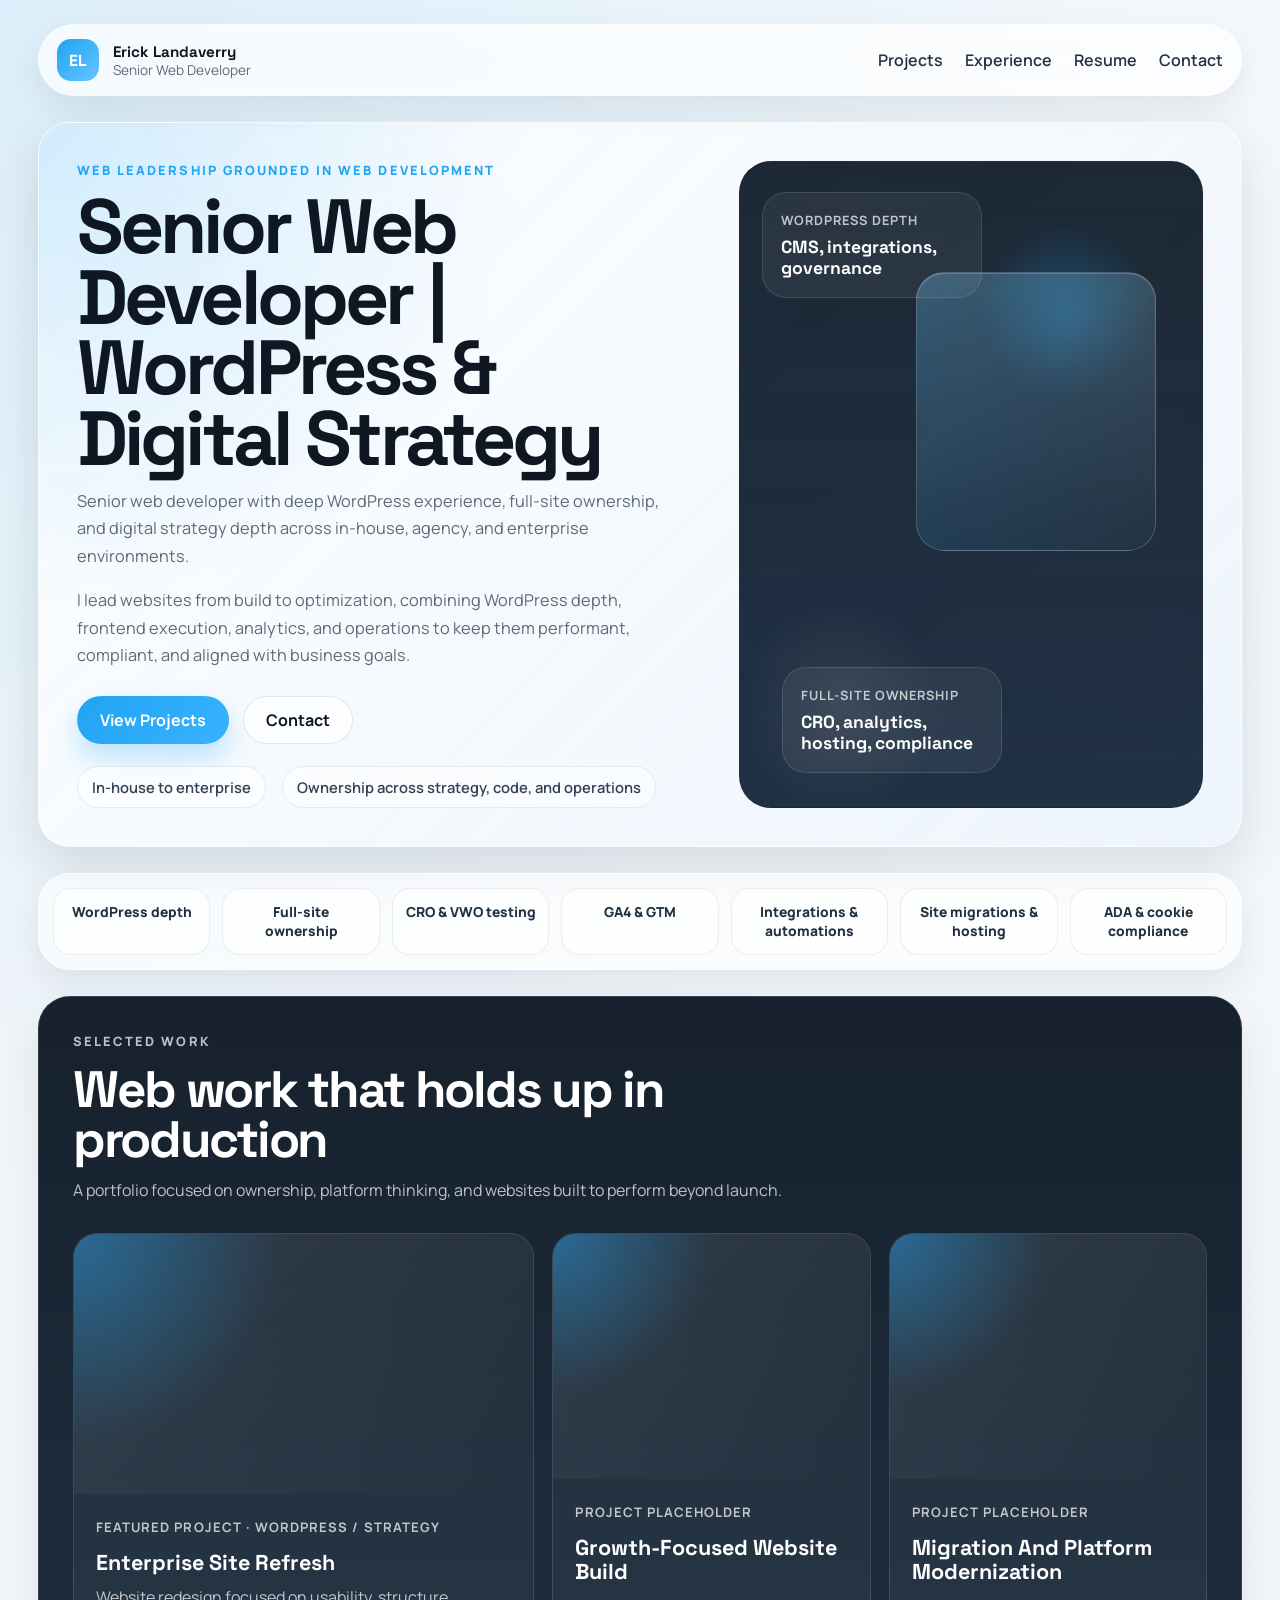
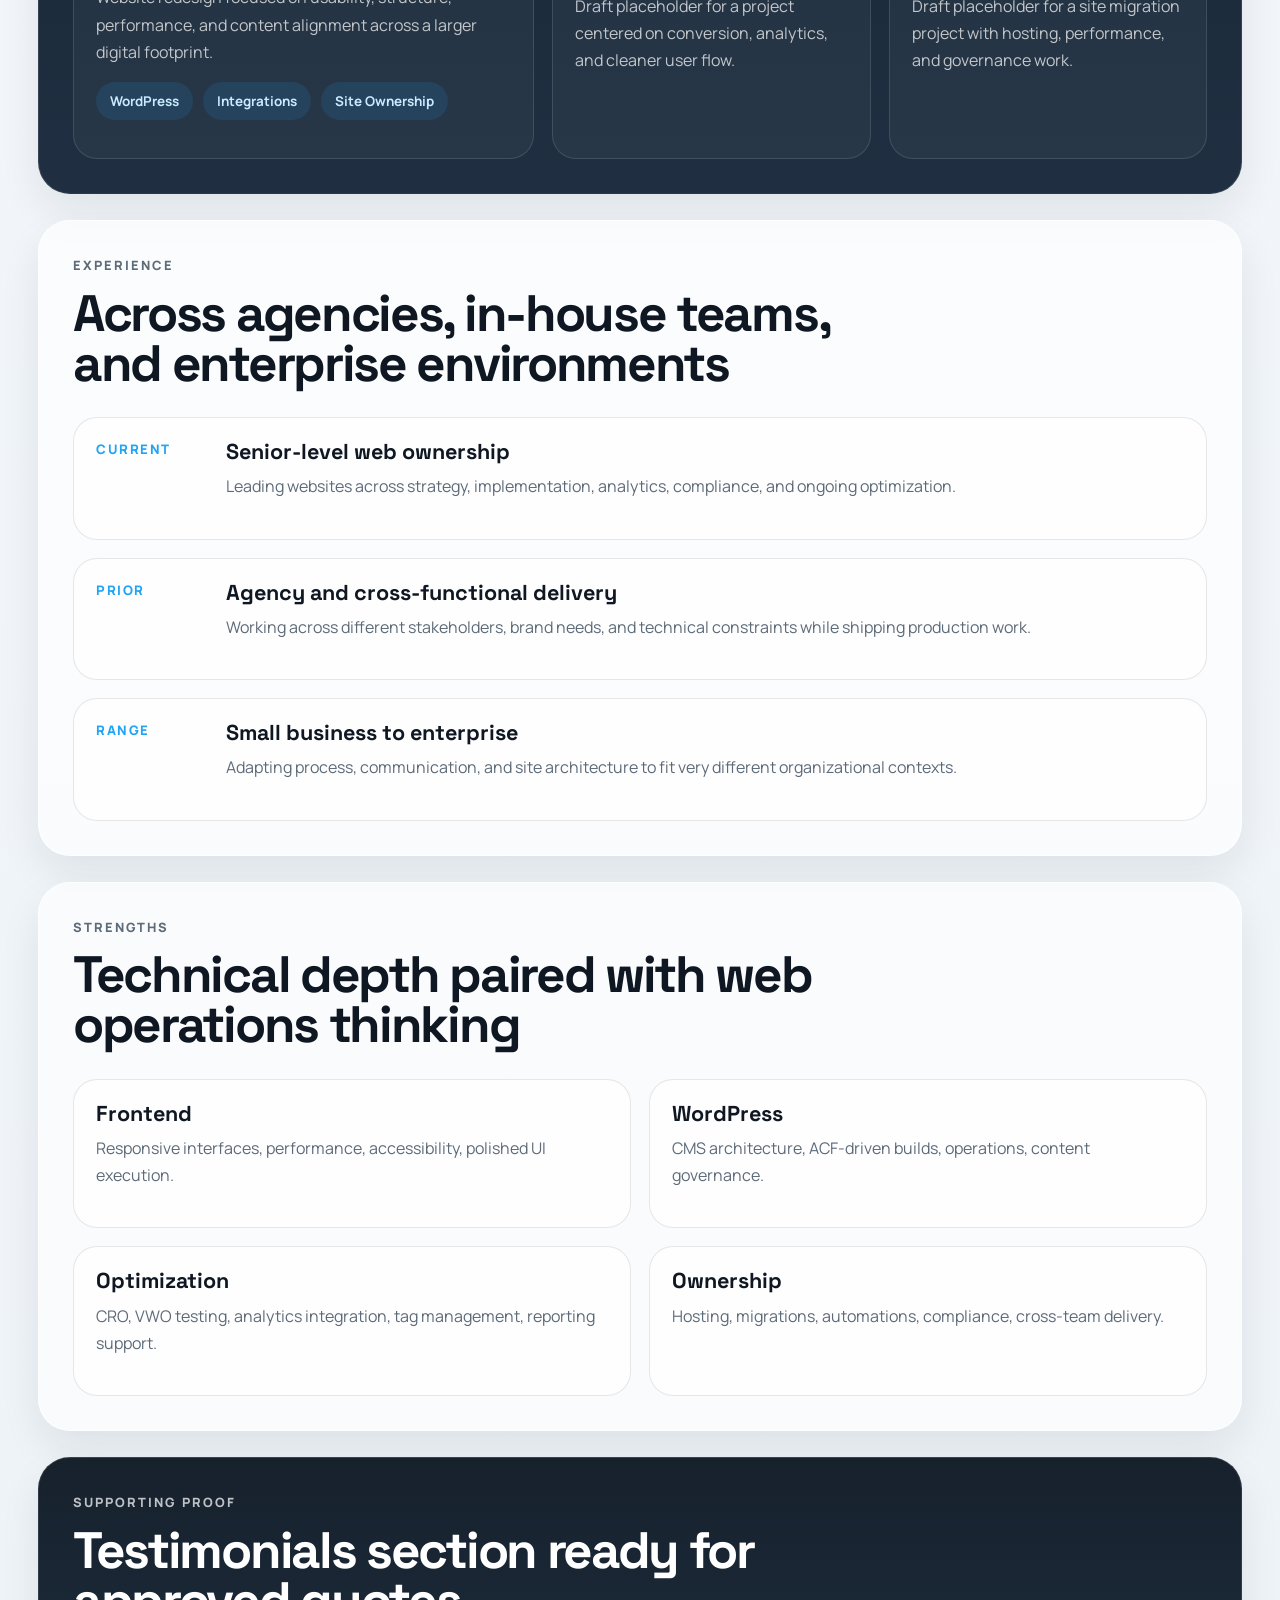
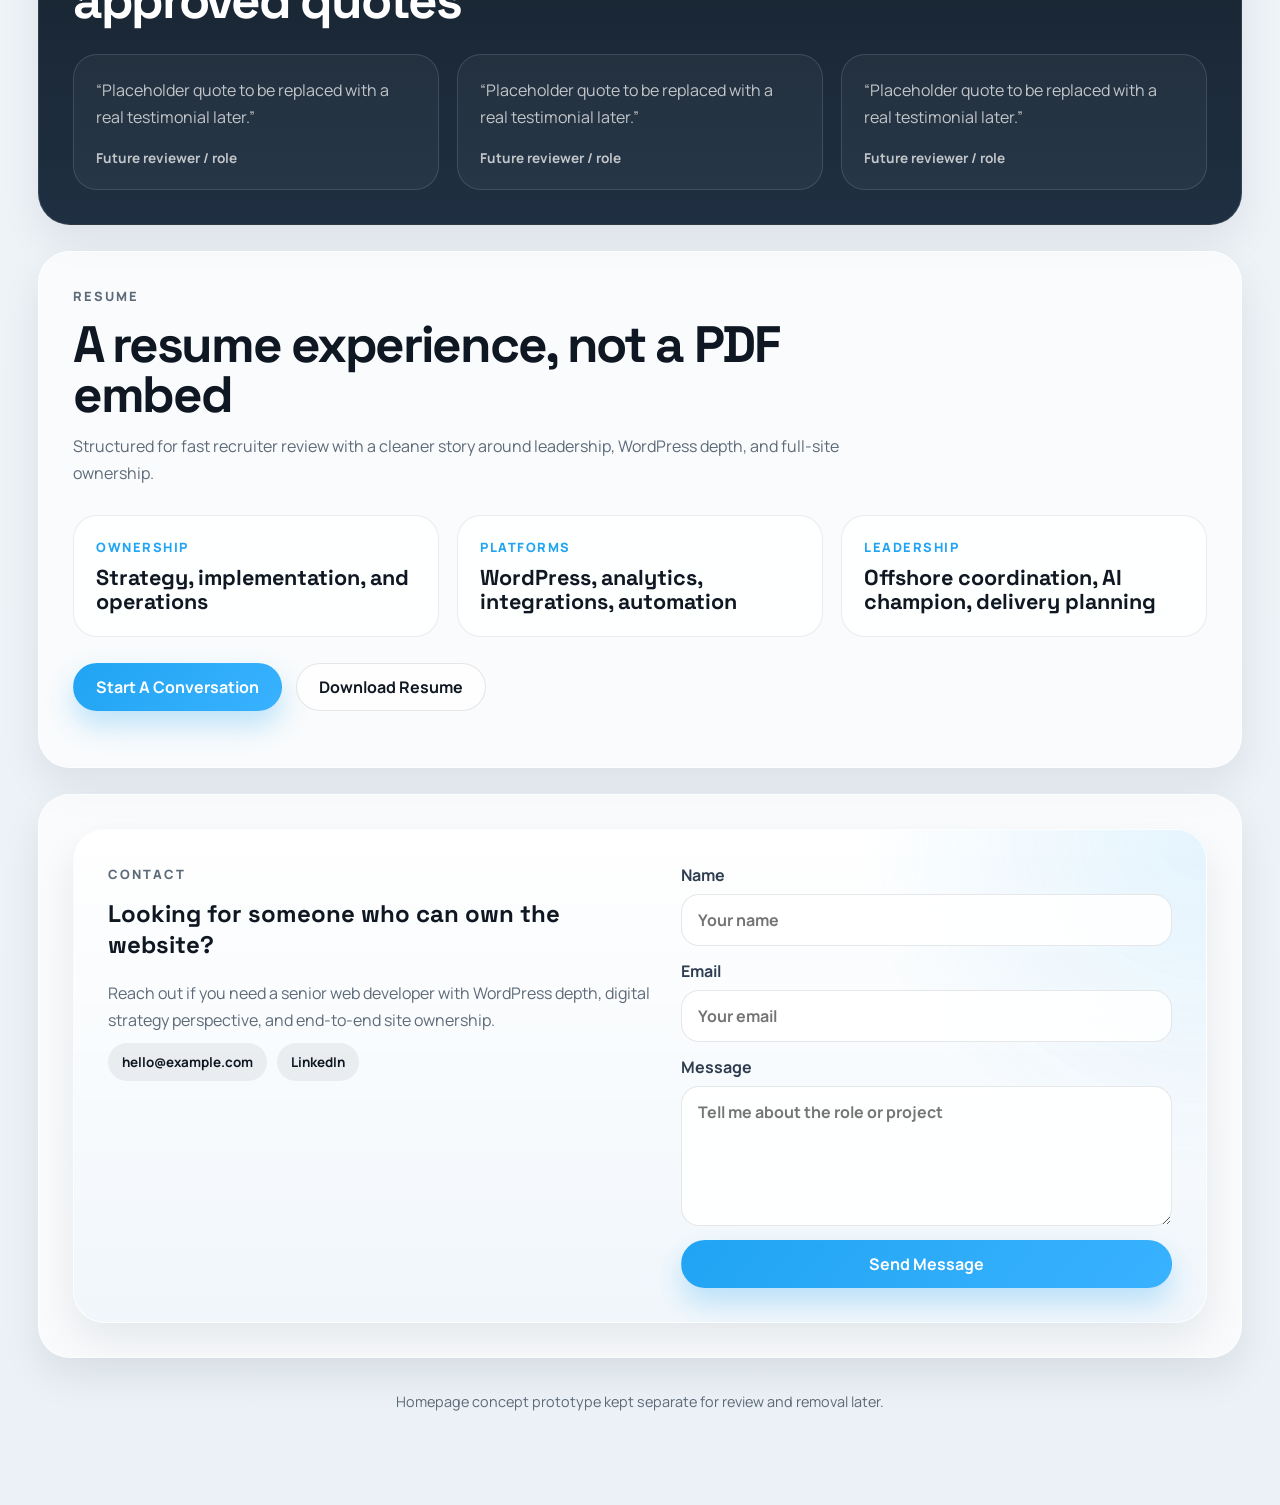
==== prototype/homepage-concept/index.html @ ee7a4b1e "✅ Adds isolated homepage concept." ====
<!doctype html>
<html lang="en">
  <head>
    <meta charset="utf-8" />
    <meta name="viewport" content="width=device-width, initial-scale=1" />
    <title>Homepage Concept | Erick Landaverry</title>
    <meta
      name="description"
      content="Homepage design concept for Erick Landaverry's web portfolio."
    />
    <link rel="preconnect" href="https://fonts.googleapis.com" />
    <link rel="preconnect" href="https://fonts.gstatic.com" crossorigin />
    <link
      href="https://fonts.googleapis.com/css2?family=Space+Grotesk:wght@400;500;700&family=Manrope:wght@400;500;600;700&display=swap"
      rel="stylesheet"
    />
    <link rel="stylesheet" href="./styles.css" />
  </head>
  <body>
    <div class="site-shell">
      <header class="site-header">
        <a class="brand" href="#top" aria-label="Go to top">
          <span class="brand-mark">EL</span>
          <span class="brand-copy">
            <strong>Erick Landaverry</strong>
            <span>Senior Web Developer</span>
          </span>
        </a>

        <button
          class="menu-toggle"
          type="button"
          aria-expanded="false"
          aria-controls="site-nav"
        >
          <span></span>
          <span></span>
        </button>

        <nav class="site-nav" id="site-nav" aria-label="Primary">
          <a href="#projects">Projects</a>
          <a href="#experience">Experience</a>
          <a href="#resume">Resume</a>
          <a href="#contact">Contact</a>
        </nav>
      </header>

      <main id="top">
        <section class="hero panel panel-hero reveal">
          <div class="hero-copy">
            <p class="eyebrow">Web Leadership Grounded In Web Development</p>
            <h1>Senior Web Developer | WordPress &amp; Digital Strategy</h1>
            <p class="hero-summary">
              Senior web developer with deep WordPress experience, full-site
              ownership, and digital strategy depth across in-house, agency,
              and enterprise environments.
            </p>
            <p class="hero-support">
              I lead websites from build to optimization, combining WordPress
              depth, frontend execution, analytics, and operations to keep them
              performant, compliant, and aligned with business goals.
            </p>

            <div class="hero-actions">
              <a class="button button-primary" href="#projects">View Projects</a>
              <a class="button button-secondary" href="#contact">Contact</a>
            </div>

            <div class="hero-microproof">
              <span>In-house to enterprise</span>
              <span>Ownership across strategy, code, and operations</span>
            </div>
          </div>

          <div class="hero-visual" aria-hidden="true">
            <div class="visual-frame">
              <div class="visual-card card-a">
                <span>WordPress Depth</span>
                <strong>CMS, integrations, governance</strong>
              </div>
              <div class="portrait-orb"></div>
              <div class="visual-card card-b">
                <span>Full-Site Ownership</span>
                <strong>CRO, analytics, hosting, compliance</strong>
              </div>
            </div>
          </div>
        </section>

        <section class="proof-strip reveal">
          <div class="proof-item"><span>WordPress depth</span></div>
          <div class="proof-item"><span>Full-site ownership</span></div>
          <div class="proof-item"><span>CRO &amp; VWO testing</span></div>
          <div class="proof-item"><span>GA4 &amp; GTM</span></div>
          <div class="proof-item"><span>Integrations &amp; automations</span></div>
          <div class="proof-item"><span>Site migrations &amp; hosting</span></div>
          <div class="proof-item"><span>ADA &amp; cookie compliance</span></div>
        </section>

        <section class="section section-projects reveal" id="projects">
          <div class="section-heading">
            <p class="eyebrow">Selected Work</p>
            <h2>Web work that holds up in production</h2>
            <p>
              A portfolio focused on ownership, platform thinking, and websites
              built to perform beyond launch.
            </p>
          </div>

          <div class="projects-grid">
            <article class="project-card project-card-featured">
              <div class="project-media media-featured"></div>
              <div class="project-body">
                <p class="project-meta">Featured Project · WordPress / Strategy</p>
                <h3>Enterprise Site Refresh</h3>
                <p>
                  Website redesign focused on usability, structure, performance,
                  and content alignment across a larger digital footprint.
                </p>
                <ul class="project-tags">
                  <li>WordPress</li>
                  <li>Integrations</li>
                  <li>Site Ownership</li>
                </ul>
              </div>
            </article>

            <article class="project-card">
              <div class="project-media media-secondary"></div>
              <div class="project-body">
                <p class="project-meta">Project Placeholder</p>
                <h3>Growth-Focused Website Build</h3>
                <p>
                  Draft placeholder for a project centered on conversion,
                  analytics, and cleaner user flow.
                </p>
              </div>
            </article>

            <article class="project-card">
              <div class="project-media media-secondary"></div>
              <div class="project-body">
                <p class="project-meta">Project Placeholder</p>
                <h3>Migration And Platform Modernization</h3>
                <p>
                  Draft placeholder for a site migration project with hosting,
                  performance, and governance work.
                </p>
              </div>
            </article>
          </div>
        </section>

        <section class="section section-experience reveal" id="experience">
          <div class="section-heading">
            <p class="eyebrow">Experience</p>
            <h2>Across agencies, in-house teams, and enterprise environments</h2>
          </div>

          <div class="timeline">
            <article class="timeline-item">
              <span class="timeline-date">Current</span>
              <div>
                <h3>Senior-level web ownership</h3>
                <p>
                  Leading websites across strategy, implementation, analytics,
                  compliance, and ongoing optimization.
                </p>
              </div>
            </article>
            <article class="timeline-item">
              <span class="timeline-date">Prior</span>
              <div>
                <h3>Agency and cross-functional delivery</h3>
                <p>
                  Working across different stakeholders, brand needs, and
                  technical constraints while shipping production work.
                </p>
              </div>
            </article>
            <article class="timeline-item">
              <span class="timeline-date">Range</span>
              <div>
                <h3>Small business to enterprise</h3>
                <p>
                  Adapting process, communication, and site architecture to fit
                  very different organizational contexts.
                </p>
              </div>
            </article>
          </div>
        </section>

        <section class="section section-skills reveal">
          <div class="section-heading">
            <p class="eyebrow">Strengths</p>
            <h2>Technical depth paired with web operations thinking</h2>
          </div>

          <div class="skills-grid">
            <article class="skill-group">
              <h3>Frontend</h3>
              <p>Responsive interfaces, performance, accessibility, polished UI execution.</p>
            </article>
            <article class="skill-group">
              <h3>WordPress</h3>
              <p>CMS architecture, ACF-driven builds, operations, content governance.</p>
            </article>
            <article class="skill-group">
              <h3>Optimization</h3>
              <p>CRO, VWO testing, analytics integration, tag management, reporting support.</p>
            </article>
            <article class="skill-group">
              <h3>Ownership</h3>
              <p>Hosting, migrations, automations, compliance, cross-team delivery.</p>
            </article>
          </div>
        </section>

        <section class="section section-testimonials reveal">
          <div class="section-heading">
            <p class="eyebrow">Supporting Proof</p>
            <h2>Testimonials section ready for approved quotes</h2>
          </div>

          <div class="testimonial-grid">
            <article class="testimonial-card">
              <p>
                “Placeholder quote to be replaced with a real testimonial later.”
              </p>
              <span>Future reviewer / role</span>
            </article>
            <article class="testimonial-card">
              <p>
                “Placeholder quote to be replaced with a real testimonial later.”
              </p>
              <span>Future reviewer / role</span>
            </article>
            <article class="testimonial-card">
              <p>
                “Placeholder quote to be replaced with a real testimonial later.”
              </p>
              <span>Future reviewer / role</span>
            </article>
          </div>
        </section>

        <section class="section section-resume reveal" id="resume">
          <div class="section-heading">
            <p class="eyebrow">Resume</p>
            <h2>A resume experience, not a PDF embed</h2>
            <p>
              Structured for fast recruiter review with a cleaner story around
              leadership, WordPress depth, and full-site ownership.
            </p>
          </div>

          <div class="resume-preview">
            <div class="resume-block">
              <span>Ownership</span>
              <strong>Strategy, implementation, and operations</strong>
            </div>
            <div class="resume-block">
              <span>Platforms</span>
              <strong>WordPress, analytics, integrations, automation</strong>
            </div>
            <div class="resume-block">
              <span>Leadership</span>
              <strong>Offshore coordination, AI champion, delivery planning</strong>
            </div>
          </div>

          <div class="resume-actions">
            <a class="button button-primary" href="#contact">Start A Conversation</a>
            <a class="button button-secondary" href="#">Download Resume</a>
          </div>
        </section>

        <section class="section section-contact reveal" id="contact">
          <div class="contact-panel">
            <div class="contact-copy">
              <p class="eyebrow">Contact</p>
              <h2>Looking for someone who can own the website?</h2>
              <p>
                Reach out if you need a senior web developer with WordPress
                depth, digital strategy perspective, and end-to-end site
                ownership.
              </p>
              <ul class="contact-links">
                <li><a href="mailto:hello@example.com">hello@example.com</a></li>
                <li><a href="#">LinkedIn</a></li>
              </ul>
            </div>

            <form class="contact-form">
              <label>
                <span>Name</span>
                <input type="text" name="name" placeholder="Your name" />
              </label>
              <label>
                <span>Email</span>
                <input type="email" name="email" placeholder="Your email" />
              </label>
              <label>
                <span>Message</span>
                <textarea
                  name="message"
                  rows="5"
                  placeholder="Tell me about the role or project"
                ></textarea>
              </label>
              <button class="button button-primary" type="submit">
                Send Message
              </button>
            </form>
          </div>
        </section>
      </main>

      <footer class="site-footer">
        <p>Homepage concept prototype kept separate for review and removal later.</p>
      </footer>
    </div>

    <script src="./app.js"></script>
  </body>
</html>
---- prototype/homepage-concept/styles.css ----
:root {
  --bg: #eef3f7;
  --surface: rgba(255, 255, 255, 0.78);
  --surface-strong: #ffffff;
  --surface-dark: #0d1824;
  --surface-dark-soft: #15263b;
  --text: #0f1722;
  --text-soft: #5d6a78;
  --line: rgba(15, 23, 34, 0.1);
  --line-strong: rgba(255, 255, 255, 0.12);
  --accent: #20a4f3;
  --accent-soft: rgba(32, 164, 243, 0.15);
  --accent-glow: rgba(32, 164, 243, 0.28);
  --shadow: 0 18px 50px rgba(13, 24, 36, 0.12);
  --radius-xl: 32px;
  --radius-lg: 24px;
  --radius-md: 18px;
  --radius-sm: 12px;
  --max-width: 1180px;
}

* {
  box-sizing: border-box;
}

html {
  scroll-behavior: smooth;
}

body {
  margin: 0;
  font-family: "Manrope", sans-serif;
  color: var(--text);
  background:
    radial-gradient(circle at top left, rgba(32, 164, 243, 0.12), transparent 26%),
    linear-gradient(180deg, #f5f8fb 0%, #ebf1f6 100%);
}

body.menu-open {
  overflow: hidden;
}

a {
  color: inherit;
  text-decoration: none;
}

button,
input,
textarea {
  font: inherit;
}

.site-shell {
  width: min(100%, calc(var(--max-width) + 64px));
  margin: 0 auto;
  padding: 24px 20px 80px;
}

.site-header {
  position: sticky;
  top: 16px;
  z-index: 20;
  display: flex;
  align-items: center;
  justify-content: space-between;
  gap: 20px;
  padding: 14px 18px;
  margin-bottom: 26px;
  border: 1px solid rgba(255, 255, 255, 0.55);
  border-radius: 999px;
  background: rgba(255, 255, 255, 0.7);
  backdrop-filter: blur(22px);
  box-shadow: 0 12px 30px rgba(15, 23, 34, 0.08);
}

.brand {
  display: inline-flex;
  align-items: center;
  gap: 14px;
  min-width: 0;
}

.brand-mark {
  display: grid;
  place-items: center;
  width: 42px;
  height: 42px;
  border-radius: 14px;
  background: linear-gradient(135deg, var(--accent), #66c4ff);
  color: white;
  font-family: "Space Grotesk", sans-serif;
  font-weight: 700;
}

.brand-copy {
  display: grid;
  min-width: 0;
}

.brand-copy strong {
  font-size: 0.95rem;
}

.brand-copy span {
  color: var(--text-soft);
  font-size: 0.85rem;
}

.site-nav {
  display: inline-flex;
  align-items: center;
  gap: 22px;
  font-weight: 600;
  color: #253140;
}

.site-nav a {
  position: relative;
}

.site-nav a::after {
  content: "";
  position: absolute;
  left: 0;
  bottom: -6px;
  width: 100%;
  height: 2px;
  border-radius: 999px;
  background: var(--accent);
  transform: scaleX(0);
  transform-origin: left;
  transition: transform 180ms ease;
}

.site-nav a:hover::after,
.site-nav a:focus-visible::after {
  transform: scaleX(1);
}

.menu-toggle {
  display: none;
  flex-direction: column;
  justify-content: center;
  gap: 5px;
  width: 44px;
  height: 44px;
  border: 0;
  border-radius: 14px;
  background: rgba(15, 23, 34, 0.05);
}

.menu-toggle span {
  width: 20px;
  height: 2px;
  margin: 0 auto;
  background: var(--text);
  transition: transform 180ms ease, opacity 180ms ease;
}

.panel,
.section,
.proof-strip {
  margin-bottom: 26px;
}

.panel,
.section,
.contact-panel,
.proof-strip {
  border-radius: var(--radius-xl);
}

.panel-hero {
  display: grid;
  grid-template-columns: minmax(0, 1.15fr) minmax(320px, 0.85fr);
  gap: 34px;
  padding: 38px;
  overflow: hidden;
  background:
    radial-gradient(circle at top left, rgba(32, 164, 243, 0.2), transparent 35%),
    linear-gradient(135deg, rgba(255, 255, 255, 0.92), rgba(236, 244, 252, 0.84));
  border: 1px solid rgba(255, 255, 255, 0.7);
  box-shadow: var(--shadow);
}

.hero-copy {
  position: relative;
  z-index: 1;
}

.eyebrow {
  margin: 0 0 12px;
  color: var(--accent);
  font-size: 0.8rem;
  font-weight: 800;
  letter-spacing: 0.16em;
  text-transform: uppercase;
}

h1,
h2,
h3,
strong {
  font-family: "Space Grotesk", sans-serif;
}

h1,
h2,
h3,
p,
ul {
  margin-top: 0;
}

h1 {
  max-width: 13ch;
  margin-bottom: 14px;
  font-size: clamp(2.7rem, 6vw, 5.2rem);
  line-height: 0.92;
  letter-spacing: -0.05em;
}

.hero-summary,
.hero-support,
.section-heading p,
.timeline-item p,
.skill-group p,
.testimonial-card p,
.project-body p,
.contact-copy p {
  color: var(--text-soft);
  line-height: 1.7;
}

.hero-summary {
  max-width: 60ch;
  font-size: 1.02rem;
}

.hero-support {
  max-width: 60ch;
  margin-bottom: 0;
  font-size: 1.02rem;
}

.hero-actions,
.resume-actions {
  display: flex;
  flex-wrap: wrap;
  gap: 14px;
  margin: 26px 0 22px;
}

.button {
  display: inline-flex;
  align-items: center;
  justify-content: center;
  min-height: 48px;
  padding: 0 22px;
  border: 1px solid transparent;
  border-radius: 999px;
  font-weight: 700;
  transition:
    transform 180ms ease,
    box-shadow 180ms ease,
    background 180ms ease,
    border-color 180ms ease;
}

.button:hover,
.button:focus-visible {
  transform: translateY(-1px);
}

.button-primary {
  color: white;
  background: linear-gradient(135deg, var(--accent), #39b2ff);
  box-shadow: 0 14px 28px rgba(32, 164, 243, 0.28);
}

.button-secondary {
  color: var(--text);
  background: rgba(255, 255, 255, 0.72);
  border-color: rgba(15, 23, 34, 0.1);
}

.hero-microproof {
  display: flex;
  flex-wrap: wrap;
  gap: 10px 16px;
  color: #314255;
  font-size: 0.92rem;
  font-weight: 600;
}

.hero-microproof span {
  padding: 10px 14px;
  border: 1px solid rgba(15, 23, 34, 0.08);
  border-radius: 999px;
  background: rgba(255, 255, 255, 0.52);
}

.hero-visual {
  display: flex;
  align-items: stretch;
}

.visual-frame {
  position: relative;
  flex: 1;
  min-height: 470px;
  overflow: hidden;
  border: 1px solid rgba(15, 23, 34, 0.08);
  border-radius: var(--radius-xl);
  background:
    linear-gradient(180deg, rgba(13, 24, 36, 0.92), rgba(21, 38, 59, 0.95)),
    linear-gradient(135deg, rgba(32, 164, 243, 0.25), transparent);
}

.visual-frame::before,
.visual-frame::after {
  content: "";
  position: absolute;
  border-radius: 50%;
  filter: blur(0);
}

.visual-frame::before {
  top: 9%;
  right: 10%;
  width: 180px;
  height: 180px;
  background: radial-gradient(circle, var(--accent-glow), transparent 68%);
}

.visual-frame::after {
  left: -20px;
  bottom: -20px;
  width: 240px;
  height: 240px;
  background: radial-gradient(circle, rgba(255, 255, 255, 0.08), transparent 64%);
}

.portrait-orb {
  position: absolute;
  right: 10%;
  top: 17%;
  width: min(260px, 52%);
  aspect-ratio: 0.86;
  border: 1px solid rgba(255, 255, 255, 0.18);
  border-radius: 28px;
  background:
    linear-gradient(180deg, rgba(255, 255, 255, 0.12), rgba(255, 255, 255, 0.02)),
    linear-gradient(135deg, rgba(32, 164, 243, 0.22), rgba(255, 255, 255, 0));
  box-shadow: inset 0 1px 0 rgba(255, 255, 255, 0.2);
}

.visual-card {
  position: absolute;
  display: grid;
  gap: 8px;
  width: 220px;
  padding: 18px;
  border: 1px solid var(--line-strong);
  border-radius: var(--radius-lg);
  color: white;
  background: rgba(255, 255, 255, 0.06);
  backdrop-filter: blur(16px);
}

.visual-card span {
  color: rgba(255, 255, 255, 0.72);
  font-size: 0.8rem;
  font-weight: 700;
  letter-spacing: 0.08em;
  text-transform: uppercase;
}

.visual-card strong {
  font-size: 1.1rem;
  line-height: 1.2;
}

.card-a {
  left: 22px;
  top: 30px;
}

.card-b {
  left: 42px;
  bottom: 34px;
}

.proof-strip {
  display: grid;
  grid-template-columns: repeat(7, minmax(0, 1fr));
  gap: 12px;
  padding: 14px;
  background: rgba(255, 255, 255, 0.62);
  border: 1px solid rgba(255, 255, 255, 0.7);
  box-shadow: 0 14px 34px rgba(15, 23, 34, 0.08);
}

.proof-item {
  padding: 14px 12px;
  border-radius: var(--radius-md);
  border: 1px solid rgba(15, 23, 34, 0.07);
  background: rgba(255, 255, 255, 0.64);
  text-align: center;
}

.proof-item span {
  display: block;
  color: #203042;
  font-size: 0.86rem;
  font-weight: 800;
  line-height: 1.35;
}

.section {
  padding: 34px;
  background: rgba(255, 255, 255, 0.66);
  border: 1px solid rgba(255, 255, 255, 0.7);
  box-shadow: 0 18px 40px rgba(15, 23, 34, 0.08);
}

.section-projects,
.section-testimonials {
  background: linear-gradient(180deg, rgba(13, 24, 36, 0.96), rgba(22, 39, 58, 0.96));
  border-color: rgba(255, 255, 255, 0.1);
  color: white;
}

.section-projects .section-heading p,
.section-testimonials .section-heading p,
.section-projects .project-body p,
.section-testimonials .testimonial-card p,
.section-testimonials .testimonial-card span {
  color: rgba(255, 255, 255, 0.72);
}

.section-heading {
  max-width: 780px;
  margin-bottom: 28px;
}

.section-heading h2 {
  margin-bottom: 12px;
  font-size: clamp(2rem, 4vw, 3.25rem);
  line-height: 0.98;
  letter-spacing: -0.045em;
}

.projects-grid,
.skills-grid,
.testimonial-grid,
.resume-preview {
  display: grid;
  gap: 18px;
}

.projects-grid {
  grid-template-columns: 1.45fr 1fr 1fr;
}

.project-card,
.skill-group,
.testimonial-card,
.resume-block {
  border-radius: var(--radius-lg);
}

.project-card {
  display: grid;
  overflow: hidden;
  border: 1px solid rgba(255, 255, 255, 0.12);
  background: rgba(255, 255, 255, 0.04);
}

.project-card-featured {
  grid-column: span 1;
}

.project-media {
  min-height: 200px;
  background:
    radial-gradient(circle at top left, rgba(32, 164, 243, 0.45), transparent 40%),
    linear-gradient(135deg, rgba(255, 255, 255, 0.07), rgba(255, 255, 255, 0));
}

.media-featured {
  min-height: 260px;
}

.project-body {
  padding: 22px;
}

.project-meta {
  color: rgba(255, 255, 255, 0.64);
  font-size: 0.82rem;
  font-weight: 700;
  letter-spacing: 0.08em;
  text-transform: uppercase;
}

.project-body h3,
.timeline-item h3,
.skill-group h3,
.resume-block strong {
  margin-bottom: 10px;
  font-size: 1.35rem;
  line-height: 1.08;
}

.project-tags,
.contact-links {
  display: flex;
  flex-wrap: wrap;
  gap: 10px;
  padding: 0;
  list-style: none;
}

.project-tags li,
.contact-links a {
  padding: 10px 14px;
  border-radius: 999px;
  background: rgba(32, 164, 243, 0.12);
  color: #c8ebff;
  font-size: 0.84rem;
  font-weight: 700;
}

.timeline {
  display: grid;
  gap: 18px;
}

.timeline-item {
  display: grid;
  grid-template-columns: 110px 1fr;
  gap: 20px;
  padding: 22px;
  border: 1px solid var(--line);
  border-radius: var(--radius-lg);
  background: rgba(255, 255, 255, 0.74);
}

.timeline-date {
  color: var(--accent);
  font-size: 0.82rem;
  font-weight: 800;
  letter-spacing: 0.12em;
  text-transform: uppercase;
}

.skills-grid {
  grid-template-columns: repeat(2, minmax(0, 1fr));
}

.skill-group,
.testimonial-card,
.resume-block {
  padding: 22px;
}

.skill-group {
  border: 1px solid var(--line);
  background: rgba(255, 255, 255, 0.78);
}

.testimonial-grid {
  grid-template-columns: repeat(3, minmax(0, 1fr));
}

.testimonial-card {
  border: 1px solid rgba(255, 255, 255, 0.12);
  background: rgba(255, 255, 255, 0.04);
}

.testimonial-card span {
  display: block;
  margin-top: 18px;
  font-size: 0.85rem;
  font-weight: 700;
}

.resume-preview {
  grid-template-columns: repeat(3, minmax(0, 1fr));
  margin-bottom: 24px;
}

.resume-block {
  border: 1px solid rgba(15, 23, 34, 0.08);
  background: rgba(255, 255, 255, 0.84);
}

.resume-block span {
  display: block;
  margin-bottom: 10px;
  color: var(--accent);
  font-size: 0.8rem;
  font-weight: 800;
  letter-spacing: 0.12em;
  text-transform: uppercase;
}

.contact-panel {
  display: grid;
  grid-template-columns: minmax(0, 0.95fr) minmax(320px, 0.85fr);
  gap: 24px;
  padding: 34px;
  background:
    radial-gradient(circle at top right, rgba(32, 164, 243, 0.12), transparent 28%),
    linear-gradient(180deg, rgba(255, 255, 255, 0.9), rgba(240, 246, 251, 0.94));
  border: 1px solid rgba(255, 255, 255, 0.7);
  box-shadow: 0 18px 40px rgba(15, 23, 34, 0.08);
}

.contact-links a {
  color: var(--text);
  background: rgba(15, 23, 34, 0.06);
}

.contact-form {
  display: grid;
  gap: 14px;
}

.contact-form label {
  display: grid;
  gap: 8px;
  color: #2e3e50;
  font-weight: 700;
}

.contact-form input,
.contact-form textarea {
  width: 100%;
  padding: 14px 16px;
  border: 1px solid rgba(15, 23, 34, 0.1);
  border-radius: var(--radius-md);
  background: rgba(255, 255, 255, 0.88);
}

.site-footer {
  padding-top: 8px;
  text-align: center;
  color: var(--text-soft);
  font-size: 0.9rem;
}

.reveal {
  opacity: 0;
  transform: translateY(28px);
  transition:
    opacity 520ms ease,
    transform 520ms ease;
}

.reveal.is-visible {
  opacity: 1;
  transform: translateY(0);
}

@media (prefers-reduced-motion: reduce) {
  html {
    scroll-behavior: auto;
  }

  *,
  *::before,
  *::after {
    animation: none !important;
    transition: none !important;
  }

  .reveal,
  .reveal.is-visible {
    opacity: 1;
    transform: none;
  }
}

@media (max-width: 1080px) {
  .panel-hero,
  .contact-panel,
  .projects-grid,
  .resume-preview,
  .testimonial-grid {
    grid-template-columns: 1fr;
  }

  .skills-grid {
    grid-template-columns: 1fr 1fr;
  }

  .proof-strip {
    grid-template-columns: repeat(3, minmax(0, 1fr));
  }

  .visual-frame {
    min-height: 360px;
  }
}

@media (max-width: 820px) {
  .site-shell {
    padding-inline: 14px;
  }

  .site-header {
    top: 10px;
    border-radius: 22px;
  }

  .menu-toggle {
    display: inline-flex;
  }

  .site-nav {
    position: absolute;
    left: 0;
    right: 0;
    top: calc(100% + 10px);
    display: none;
    flex-direction: column;
    align-items: stretch;
    padding: 14px;
    border: 1px solid rgba(255, 255, 255, 0.7);
    border-radius: 22px;
    background: rgba(255, 255, 255, 0.95);
    box-shadow: 0 22px 34px rgba(15, 23, 34, 0.12);
  }

  .site-header.is-open .site-nav {
    display: flex;
  }

  .site-header.is-open .menu-toggle span:first-child {
    transform: translateY(3.5px) rotate(45deg);
  }

  .site-header.is-open .menu-toggle span:last-child {
    transform: translateY(-3.5px) rotate(-45deg);
  }

  .panel-hero,
  .section,
  .contact-panel {
    padding: 24px;
  }

  .proof-strip {
    grid-template-columns: repeat(2, minmax(0, 1fr));
  }

  .skills-grid,
  .resume-preview {
    grid-template-columns: 1fr;
  }

  .timeline-item {
    grid-template-columns: 1fr;
    gap: 10px;
  }
}

@media (max-width: 560px) {
  h1 {
    max-width: none;
    font-size: clamp(2.35rem, 14vw, 3.8rem);
  }

  .proof-strip {
    grid-template-columns: 1fr;
  }

  .visual-card {
    width: 170px;
    padding: 14px;
  }

  .visual-card strong {
    font-size: 0.98rem;
  }
}
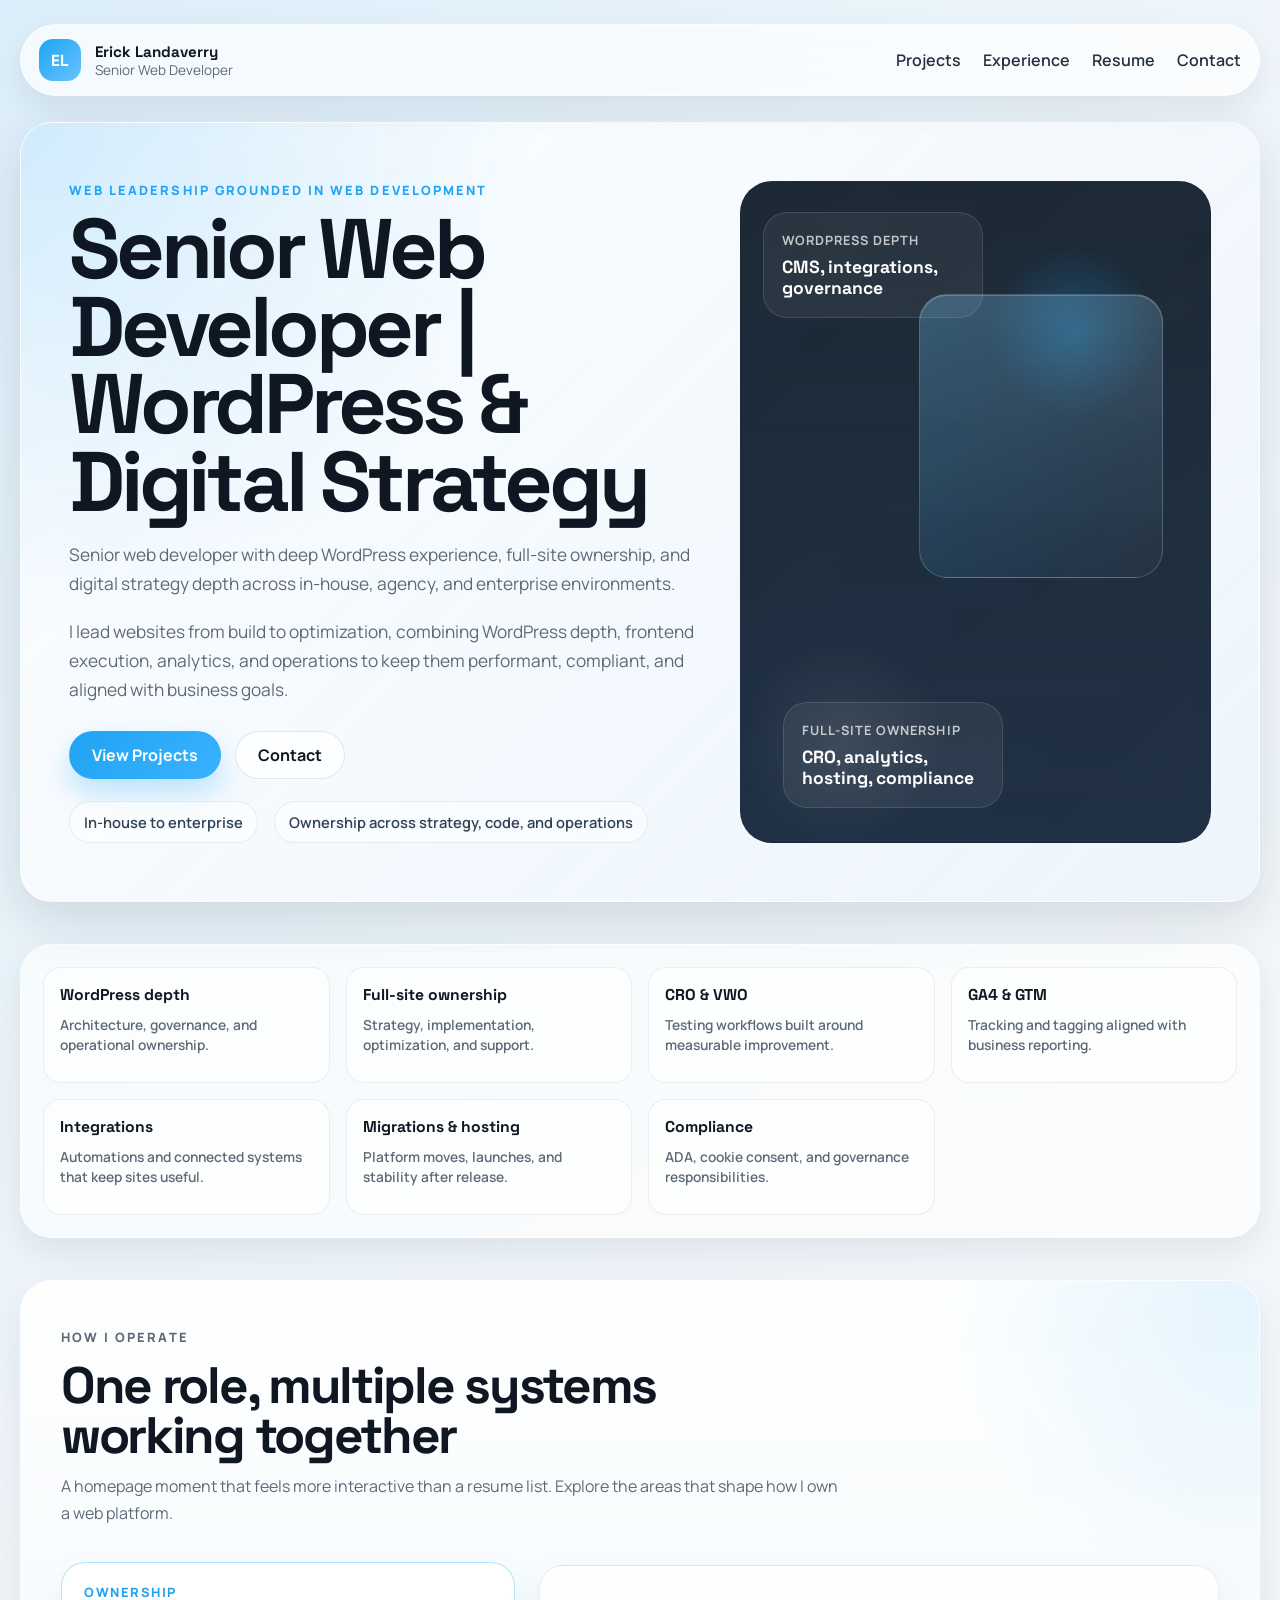
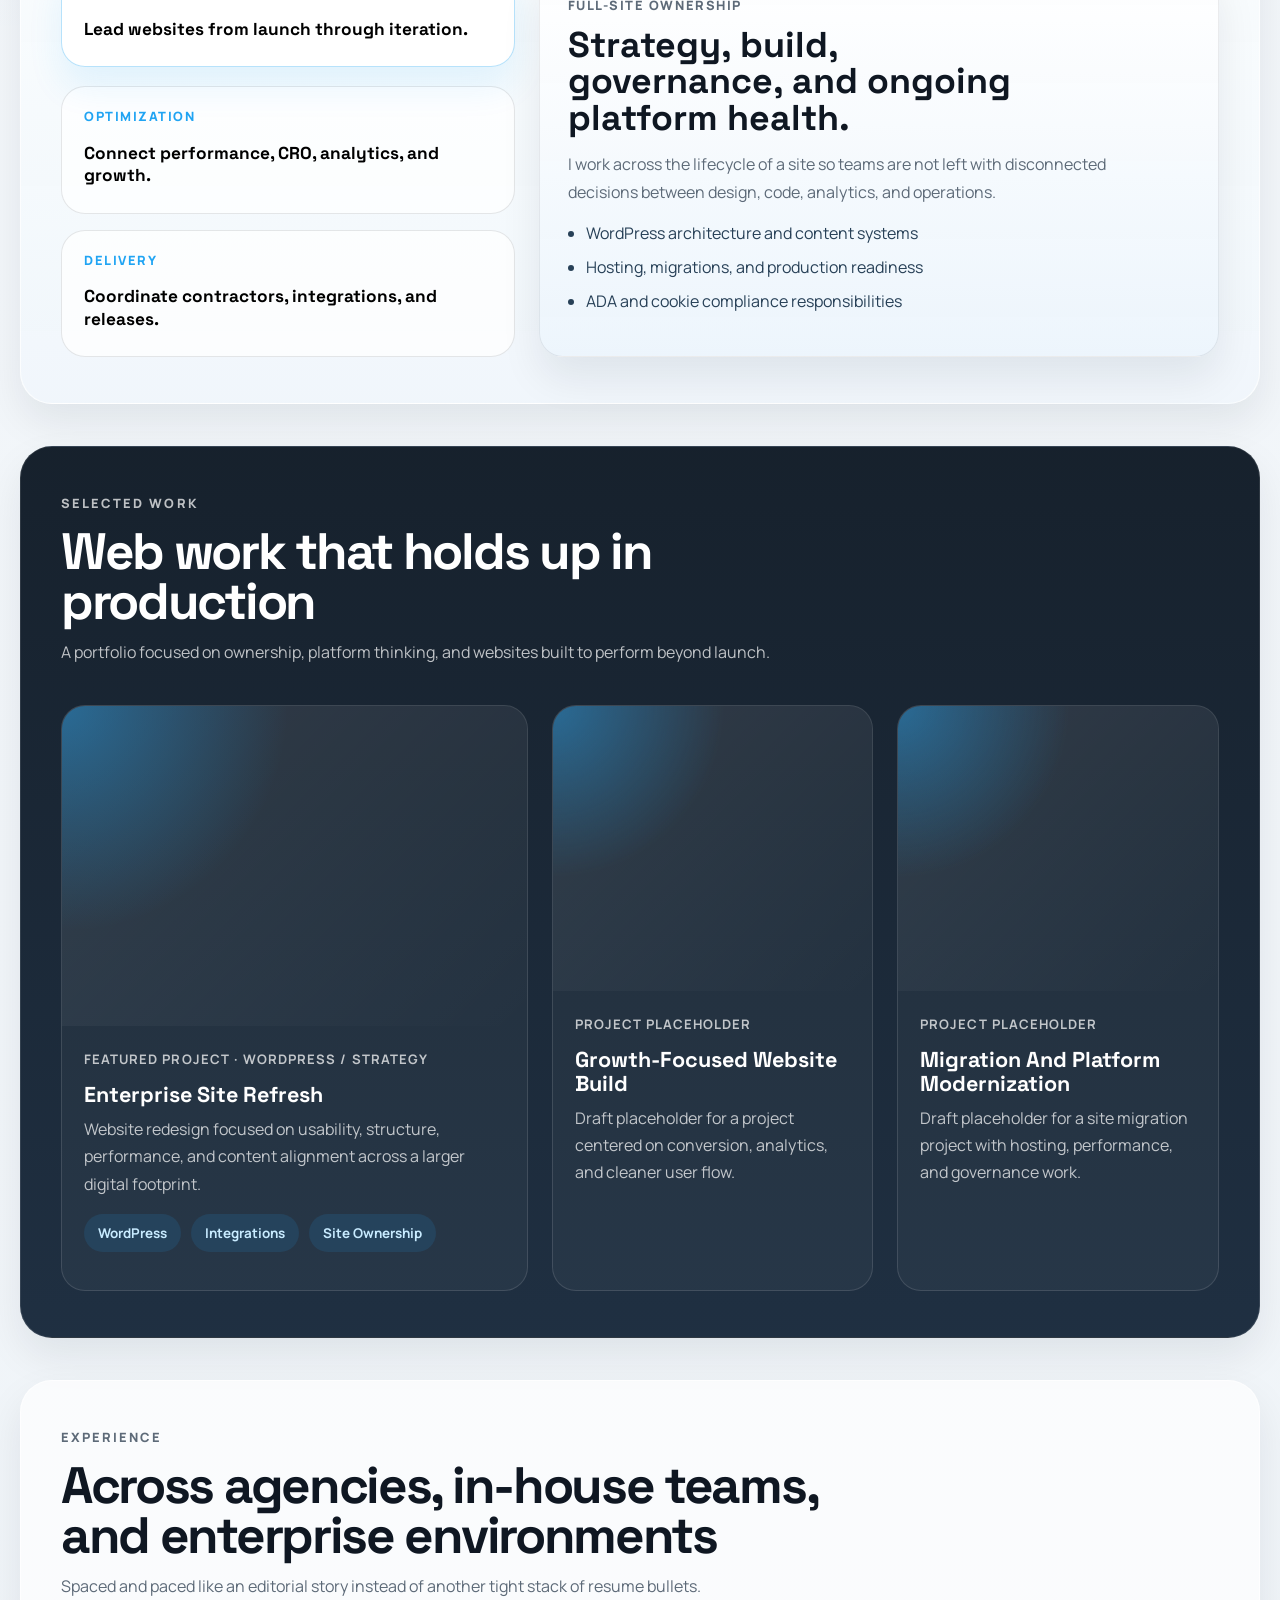
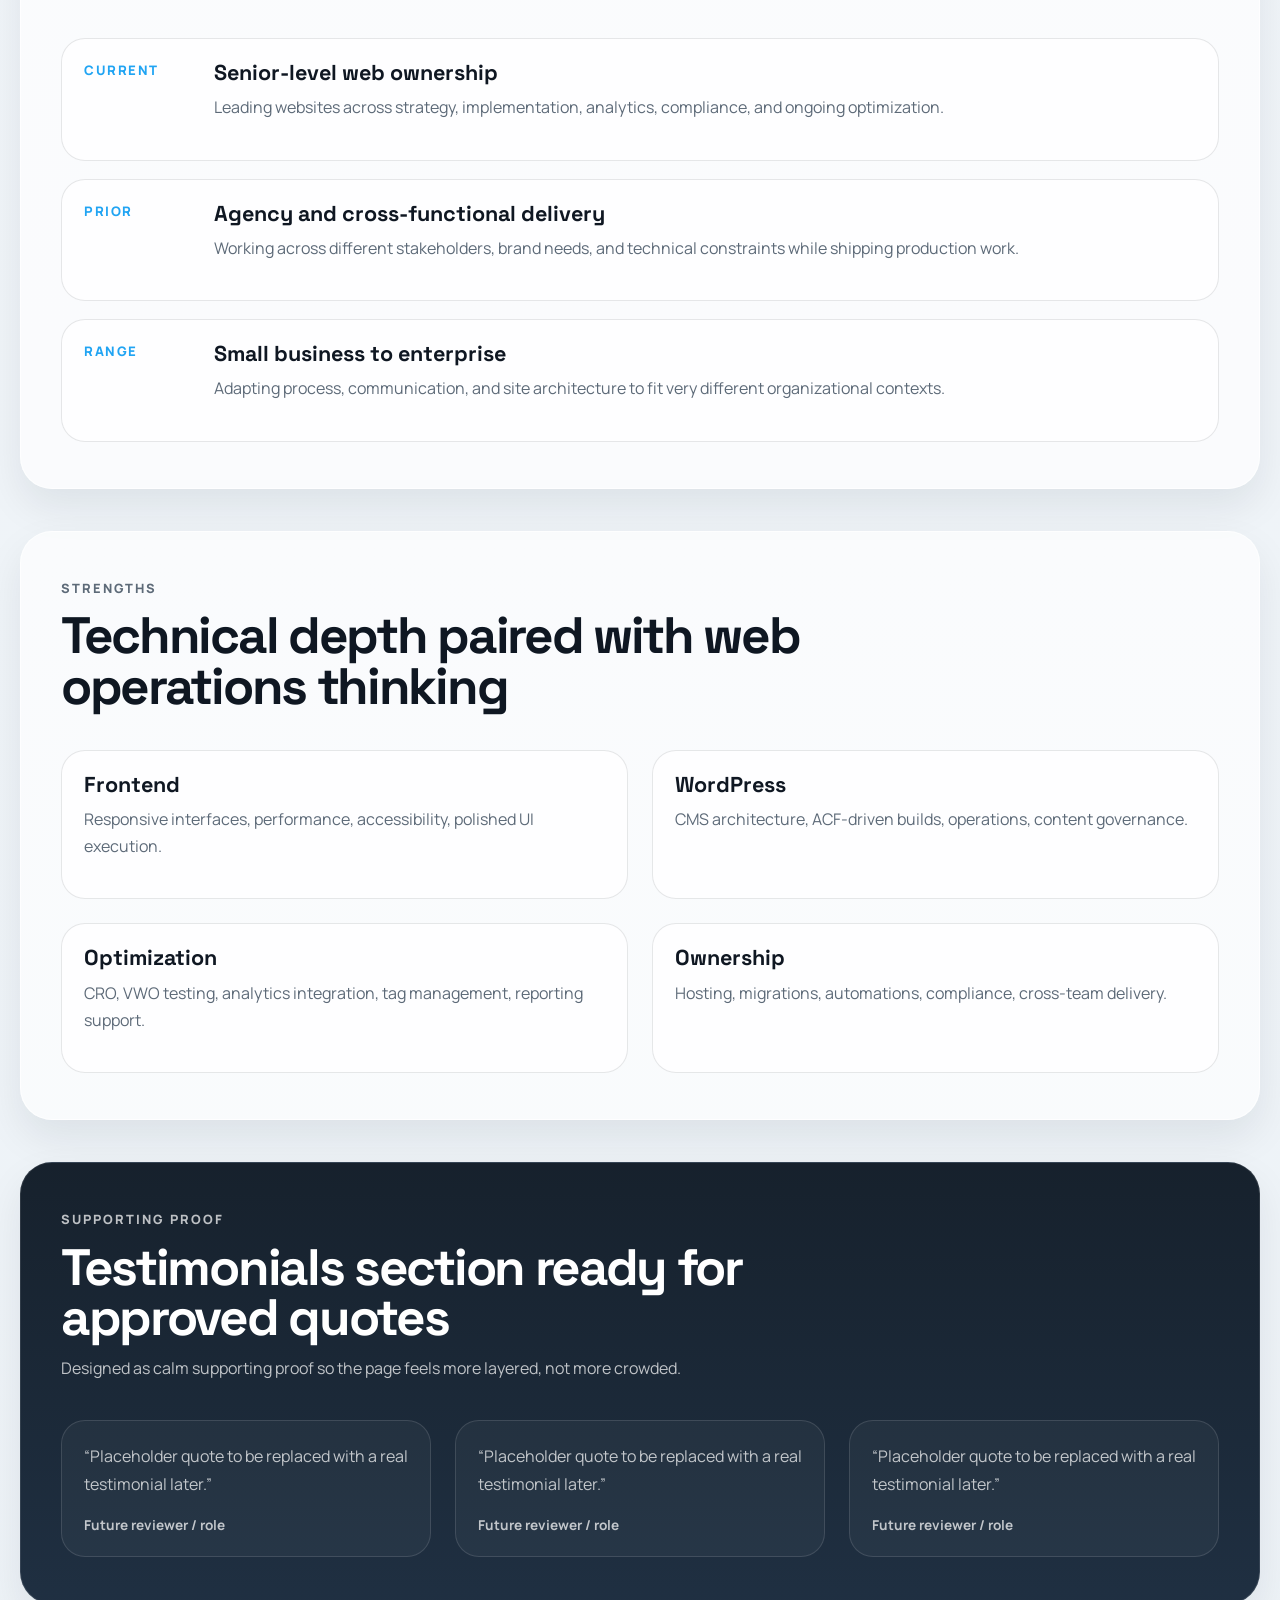
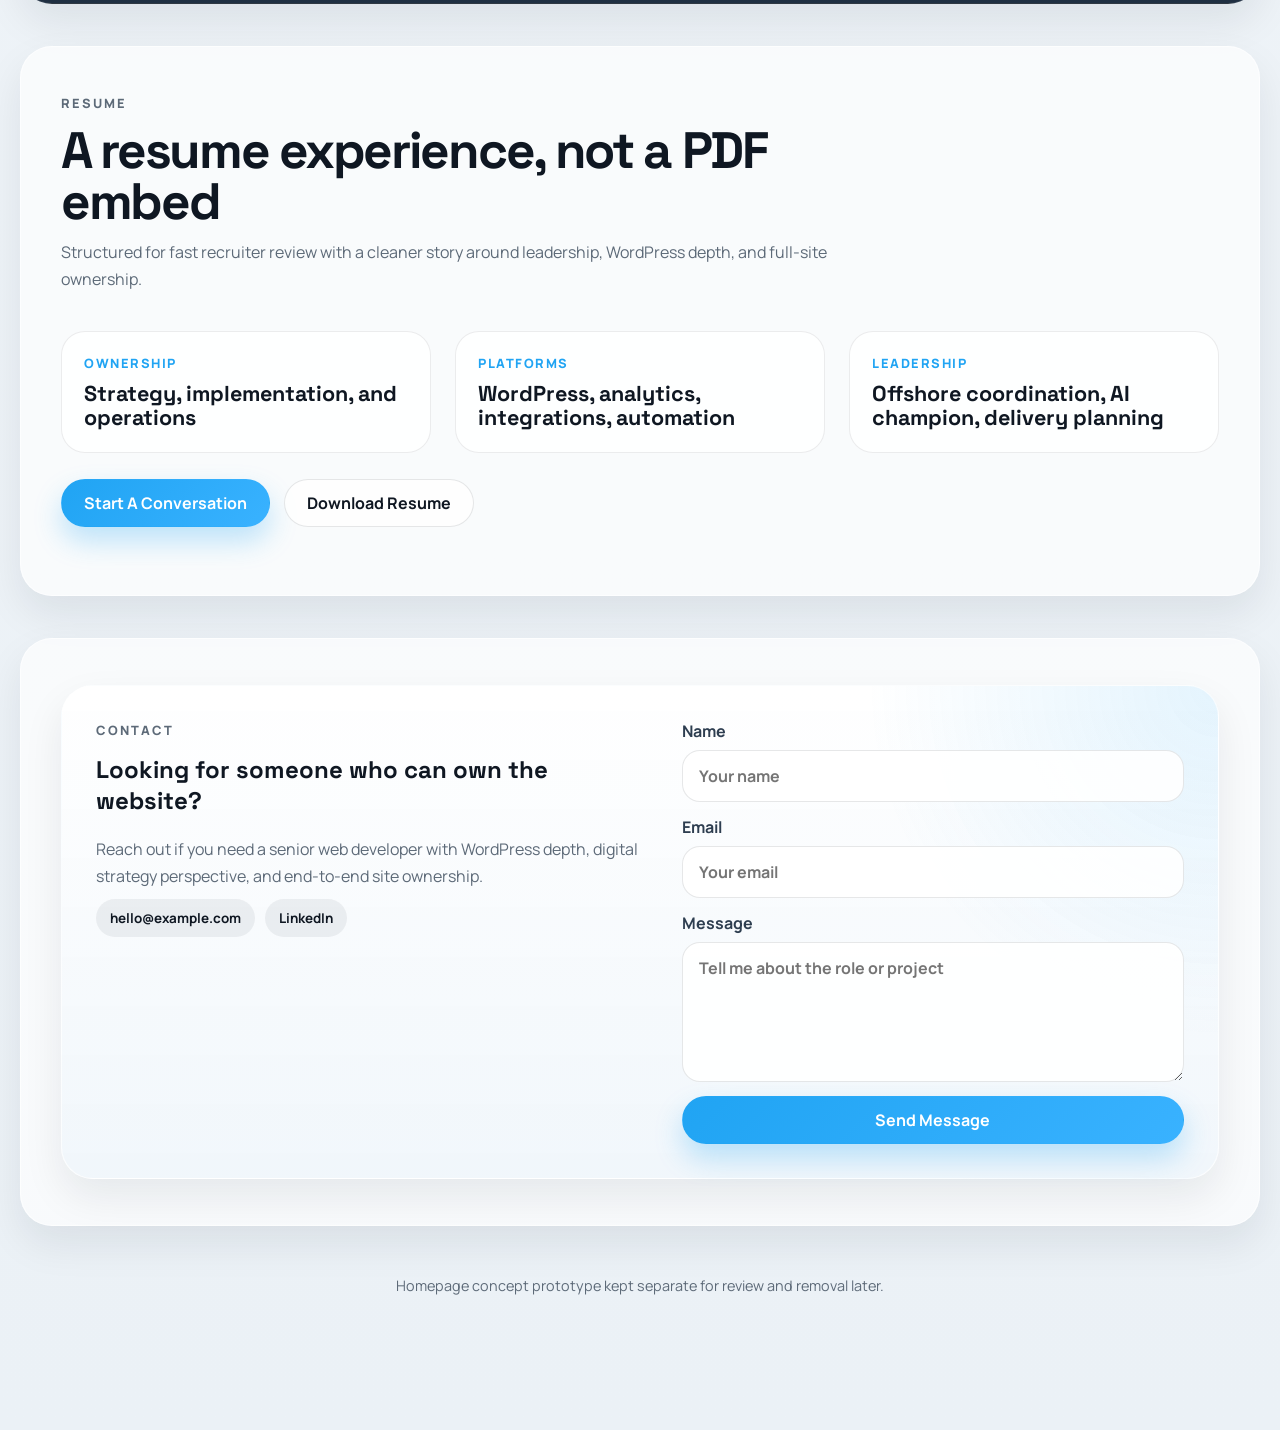
==== commit 265859f0: "🔧 Refines homepage concept direction." ====
--- a/prototype/homepage-concept/index.html
+++ b/prototype/homepage-concept/index.html
@@ -88,13 +88,127 @@
         </section>
 
         <section class="proof-strip reveal">
-          <div class="proof-item"><span>WordPress depth</span></div>
-          <div class="proof-item"><span>Full-site ownership</span></div>
-          <div class="proof-item"><span>CRO &amp; VWO testing</span></div>
-          <div class="proof-item"><span>GA4 &amp; GTM</span></div>
-          <div class="proof-item"><span>Integrations &amp; automations</span></div>
-          <div class="proof-item"><span>Site migrations &amp; hosting</span></div>
-          <div class="proof-item"><span>ADA &amp; cookie compliance</span></div>
+          <article class="proof-item">
+            <strong>WordPress depth</strong>
+            <span>Architecture, governance, and operational ownership.</span>
+          </article>
+          <article class="proof-item">
+            <strong>Full-site ownership</strong>
+            <span>Strategy, implementation, optimization, and support.</span>
+          </article>
+          <article class="proof-item">
+            <strong>CRO &amp; VWO</strong>
+            <span>Testing workflows built around measurable improvement.</span>
+          </article>
+          <article class="proof-item">
+            <strong>GA4 &amp; GTM</strong>
+            <span>Tracking and tagging aligned with business reporting.</span>
+          </article>
+          <article class="proof-item">
+            <strong>Integrations</strong>
+            <span>Automations and connected systems that keep sites useful.</span>
+          </article>
+          <article class="proof-item">
+            <strong>Migrations &amp; hosting</strong>
+            <span>Platform moves, launches, and stability after release.</span>
+          </article>
+          <article class="proof-item">
+            <strong>Compliance</strong>
+            <span>ADA, cookie consent, and governance responsibilities.</span>
+          </article>
+        </section>
+
+        <section class="section section-systems reveal">
+          <div class="section-heading">
+            <p class="eyebrow">How I Operate</p>
+            <h2>One role, multiple systems working together</h2>
+            <p>
+              A homepage moment that feels more interactive than a resume list.
+              Explore the areas that shape how I own a web platform.
+            </p>
+          </div>
+
+          <div class="systems-layout">
+            <div class="systems-cards" role="tablist" aria-label="Work systems">
+              <button
+                class="system-card is-active"
+                type="button"
+                role="tab"
+                aria-selected="true"
+                data-panel="ownership"
+              >
+                <span>Ownership</span>
+                <strong>Lead websites from launch through iteration.</strong>
+              </button>
+              <button
+                class="system-card"
+                type="button"
+                role="tab"
+                aria-selected="false"
+                data-panel="optimization"
+              >
+                <span>Optimization</span>
+                <strong>Connect performance, CRO, analytics, and growth.</strong>
+              </button>
+              <button
+                class="system-card"
+                type="button"
+                role="tab"
+                aria-selected="false"
+                data-panel="delivery"
+              >
+                <span>Delivery</span>
+                <strong>Coordinate contractors, integrations, and releases.</strong>
+              </button>
+            </div>
+
+            <div class="systems-display">
+              <article class="systems-panel is-active" data-panel="ownership">
+                <p class="systems-label">Full-Site Ownership</p>
+                <h3>Strategy, build, governance, and ongoing platform health.</h3>
+                <p>
+                  I work across the lifecycle of a site so teams are not left
+                  with disconnected decisions between design, code, analytics,
+                  and operations.
+                </p>
+                <ul>
+                  <li>WordPress architecture and content systems</li>
+                  <li>Hosting, migrations, and production readiness</li>
+                  <li>ADA and cookie compliance responsibilities</li>
+                </ul>
+              </article>
+
+              <article class="systems-panel" data-panel="optimization">
+                <p class="systems-label">Optimization &amp; Measurement</p>
+                <h3>Performance, analytics, and experimentation as part of the build.</h3>
+                <p>
+                  The site should not stop at launch. I bring the operational
+                  layer that keeps it measurable, improvable, and aligned with
+                  business goals.
+                </p>
+                <ul>
+                  <li>CRO and A/B testing with VWO</li>
+                  <li>GA4 and GTM integration planning</li>
+                  <li>Automations and reporting-support workflows</li>
+                </ul>
+              </article>
+
+              <article class="systems-panel" data-panel="delivery">
+                <p class="systems-label">Delivery Leadership</p>
+                <h3>Hands-on execution with structured coordination when teams expand.</h3>
+                <p>
+                  I have coordinated offshore and contractor developers in active
+                  delivery cycles, keeping work aligned through standups,
+                  planning, and integration oversight.
+                </p>
+                <ul>
+                  <li>Project-by-project delivery coordination</li>
+                  <li>Cross-functional communication and stakeholder clarity</li>
+                  <li>Practical AI adoption through ChatGPT Enterprise enablement</li>
+                </ul>
+              </article>
+            </div>
+          </div>
         </section>
 
         <section class="section section-projects reveal" id="projects">
@@ -155,6 +269,10 @@
           <div class="section-heading">
             <p class="eyebrow">Experience</p>
             <h2>Across agencies, in-house teams, and enterprise environments</h2>
+            <p>
+              Spaced and paced like an editorial story instead of another tight
+              stack of resume bullets.
+            </p>
           </div>
 
           <div class="timeline">
@@ -221,6 +339,10 @@
           <div class="section-heading">
             <p class="eyebrow">Supporting Proof</p>
             <h2>Testimonials section ready for approved quotes</h2>
+            <p>
+              Designed as calm supporting proof so the page feels more layered,
+              not more crowded.
+            </p>
           </div>
 
           <div class="testimonial-grid">
--- a/prototype/homepage-concept/styles.css
+++ b/prototype/homepage-concept/styles.css
@@ -16,7 +16,7 @@
   --radius-lg: 24px;
   --radius-md: 18px;
   --radius-sm: 12px;
-  --max-width: 1180px;
+  --max-width: 1260px;
 }
 
 * {
@@ -54,7 +54,7 @@
 .site-shell {
   width: min(100%, calc(var(--max-width) + 64px));
   margin: 0 auto;
-  padding: 24px 20px 80px;
+  padding: 24px 20px 120px;
 }
 
 .site-header {
@@ -161,7 +161,7 @@
 .panel,
 .section,
 .proof-strip {
-  margin-bottom: 26px;
+  margin-bottom: 42px;
 }
 
 .panel,
@@ -175,7 +175,7 @@
   display: grid;
   grid-template-columns: minmax(0, 1.15fr) minmax(320px, 0.85fr);
   gap: 34px;
-  padding: 38px;
+  padding: 58px 48px;
   overflow: hidden;
   background:
     radial-gradient(circle at top left, rgba(32, 164, 243, 0.2), transparent 35%),
@@ -215,8 +215,8 @@
 
 h1 {
   max-width: 13ch;
-  margin-bottom: 14px;
-  font-size: clamp(2.7rem, 6vw, 5.2rem);
+  margin-bottom: 18px;
+  font-size: clamp(3.2rem, 6.6vw, 6rem);
   line-height: 0.92;
   letter-spacing: -0.05em;
 }
@@ -235,13 +235,14 @@
 
 .hero-summary {
   max-width: 60ch;
-  font-size: 1.02rem;
+  margin-bottom: 18px;
+  font-size: 1.08rem;
 }
 
 .hero-support {
   max-width: 60ch;
   margin-bottom: 0;
-  font-size: 1.02rem;
+  font-size: 1.08rem;
 }
 
 .hero-actions,
@@ -309,7 +310,7 @@
 .visual-frame {
   position: relative;
   flex: 1;
-  min-height: 470px;
+  min-height: 560px;
   overflow: hidden;
   border: 1px solid rgba(15, 23, 34, 0.08);
   border-radius: var(--radius-xl);
@@ -394,35 +395,59 @@
 
 .proof-strip {
   display: grid;
-  grid-template-columns: repeat(7, minmax(0, 1fr));
-  gap: 12px;
-  padding: 14px;
+  grid-template-columns: repeat(4, minmax(0, 1fr));
+  gap: 16px;
+  padding: 22px;
   background: rgba(255, 255, 255, 0.62);
   border: 1px solid rgba(255, 255, 255, 0.7);
   box-shadow: 0 14px 34px rgba(15, 23, 34, 0.08);
 }
 
 .proof-item {
-  padding: 14px 12px;
+  min-height: 116px;
+  padding: 18px 16px;
   border-radius: var(--radius-md);
   border: 1px solid rgba(15, 23, 34, 0.07);
   background: rgba(255, 255, 255, 0.64);
-  text-align: center;
+  transition:
+    transform 180ms ease,
+    border-color 180ms ease,
+    background 180ms ease;
+}
+
+.proof-item:hover,
+.proof-item:focus-within {
+  transform: translateY(-4px);
+  border-color: rgba(32, 164, 243, 0.28);
+  background: rgba(255, 255, 255, 0.84);
+}
+
+.proof-item strong {
+  display: block;
+  margin-bottom: 10px;
+  font-size: 0.98rem;
+  line-height: 1.2;
 }
 
 .proof-item span {
   display: block;
-  color: #203042;
+  color: var(--text-soft);
   font-size: 0.86rem;
-  font-weight: 800;
-  line-height: 1.35;
+  font-weight: 600;
+  line-height: 1.45;
 }
 
 .section {
-  padding: 34px;
+  padding: 46px 40px;
   background: rgba(255, 255, 255, 0.66);
   border: 1px solid rgba(255, 255, 255, 0.7);
   box-shadow: 0 18px 40px rgba(15, 23, 34, 0.08);
+}
+
+.section-systems {
+  background:
+    radial-gradient(circle at top right, rgba(32, 164, 243, 0.12), transparent 22%),
+    linear-gradient(180deg, rgba(255, 255, 255, 0.92), rgba(240, 246, 251, 0.9));
 }
 
 .section-projects,
@@ -442,7 +467,7 @@
 
 .section-heading {
   max-width: 780px;
-  margin-bottom: 28px;
+  margin-bottom: 38px;
 }
 
 .section-heading h2 {
@@ -457,11 +482,112 @@
 .testimonial-grid,
 .resume-preview {
   display: grid;
-  gap: 18px;
+  gap: 24px;
 }
 
 .projects-grid {
   grid-template-columns: 1.45fr 1fr 1fr;
+}
+
+.systems-layout {
+  display: grid;
+  grid-template-columns: minmax(300px, 0.8fr) minmax(0, 1.2fr);
+  gap: 24px;
+}
+
+.systems-cards {
+  display: grid;
+  gap: 16px;
+}
+
+.system-card,
+.systems-panel {
+  border-radius: var(--radius-lg);
+}
+
+.system-card {
+  display: grid;
+  gap: 10px;
+  width: 100%;
+  padding: 20px 22px;
+  border: 1px solid var(--line);
+  background: rgba(255, 255, 255, 0.72);
+  text-align: left;
+  transition:
+    transform 220ms ease,
+    border-color 220ms ease,
+    box-shadow 220ms ease,
+    background 220ms ease;
+}
+
+.system-card span {
+  color: var(--accent);
+  font-size: 0.8rem;
+  font-weight: 800;
+  letter-spacing: 0.12em;
+  text-transform: uppercase;
+}
+
+.system-card strong {
+  font-size: 1.08rem;
+  line-height: 1.3;
+}
+
+.system-card:hover,
+.system-card:focus-visible,
+.system-card.is-active {
+  transform: translateY(-3px);
+  border-color: rgba(32, 164, 243, 0.32);
+  background: rgba(255, 255, 255, 0.92);
+  box-shadow: 0 20px 34px rgba(32, 164, 243, 0.1);
+}
+
+.systems-display {
+  position: relative;
+  min-height: 100%;
+}
+
+.systems-panel {
+  display: none;
+  height: 100%;
+  padding: 28px;
+  border: 1px solid rgba(15, 23, 34, 0.08);
+  background:
+    linear-gradient(180deg, rgba(255, 255, 255, 0.92), rgba(236, 244, 252, 0.9));
+  box-shadow: 0 22px 40px rgba(15, 23, 34, 0.08);
+}
+
+.systems-panel.is-active {
+  display: block;
+}
+
+.systems-label {
+  margin-bottom: 10px;
+  color: var(--accent);
+  font-size: 0.8rem;
+  font-weight: 800;
+  letter-spacing: 0.12em;
+  text-transform: uppercase;
+}
+
+.systems-panel h3 {
+  max-width: 20ch;
+  margin-bottom: 14px;
+  font-size: clamp(1.7rem, 2.8vw, 2.4rem);
+  line-height: 1.02;
+}
+
+.systems-panel p {
+  max-width: 60ch;
+  color: var(--text-soft);
+  line-height: 1.75;
+}
+
+.systems-panel ul {
+  display: grid;
+  gap: 12px;
+  padding-left: 18px;
+  color: #274057;
 }
 
 .project-card,
@@ -476,6 +602,17 @@
   overflow: hidden;
   border: 1px solid rgba(255, 255, 255, 0.12);
   background: rgba(255, 255, 255, 0.04);
+  transition:
+    transform 220ms ease,
+    border-color 220ms ease,
+    box-shadow 220ms ease;
+}
+
+.project-card:hover,
+.project-card:focus-within {
+  transform: translateY(-6px);
+  border-color: rgba(32, 164, 243, 0.22);
+  box-shadow: 0 22px 46px rgba(2, 12, 22, 0.24);
 }
 
 .project-card-featured {
@@ -483,14 +620,20 @@
 }
 
 .project-media {
-  min-height: 200px;
+  min-height: 220px;
   background:
     radial-gradient(circle at top left, rgba(32, 164, 243, 0.45), transparent 40%),
     linear-gradient(135deg, rgba(255, 255, 255, 0.07), rgba(255, 255, 255, 0));
+  transition: transform 220ms ease;
 }
 
 .media-featured {
-  min-height: 260px;
+  min-height: 320px;
+}
+
+.project-card:hover .project-media,
+.project-card:focus-within .project-media {
+  transform: scale(1.03);
 }
 
 .project-body {
@@ -578,6 +721,15 @@
 .testimonial-card {
   border: 1px solid rgba(255, 255, 255, 0.12);
   background: rgba(255, 255, 255, 0.04);
+  transition:
+    transform 180ms ease,
+    border-color 180ms ease;
+}
+
+.testimonial-card:hover,
+.testimonial-card:focus-within {
+  transform: translateY(-4px);
+  border-color: rgba(255, 255, 255, 0.22);
 }
 
 .testimonial-card span {
@@ -654,10 +806,10 @@
 
 .reveal {
   opacity: 0;
-  transform: translateY(28px);
+  transform: translateY(34px);
   transition:
-    opacity 520ms ease,
-    transform 520ms ease;
+    opacity 620ms ease,
+    transform 620ms ease;
 }
 
 .reveal.is-visible {
@@ -689,7 +841,8 @@
   .contact-panel,
   .projects-grid,
   .resume-preview,
-  .testimonial-grid {
+  .testimonial-grid,
+  .systems-layout {
     grid-template-columns: 1fr;
   }
 
@@ -750,7 +903,7 @@
   .panel-hero,
   .section,
   .contact-panel {
-    padding: 24px;
+    padding: 28px;
   }
 
   .proof-strip {
@@ -758,7 +911,8 @@
   }
 
   .skills-grid,
-  .resume-preview {
+  .resume-preview,
+  .testimonial-grid {
     grid-template-columns: 1fr;
   }
 
@@ -778,6 +932,10 @@
     grid-template-columns: 1fr;
   }
 
+  .panel-hero {
+    padding: 34px 22px;
+  }
+
   .visual-card {
     width: 170px;
     padding: 14px;
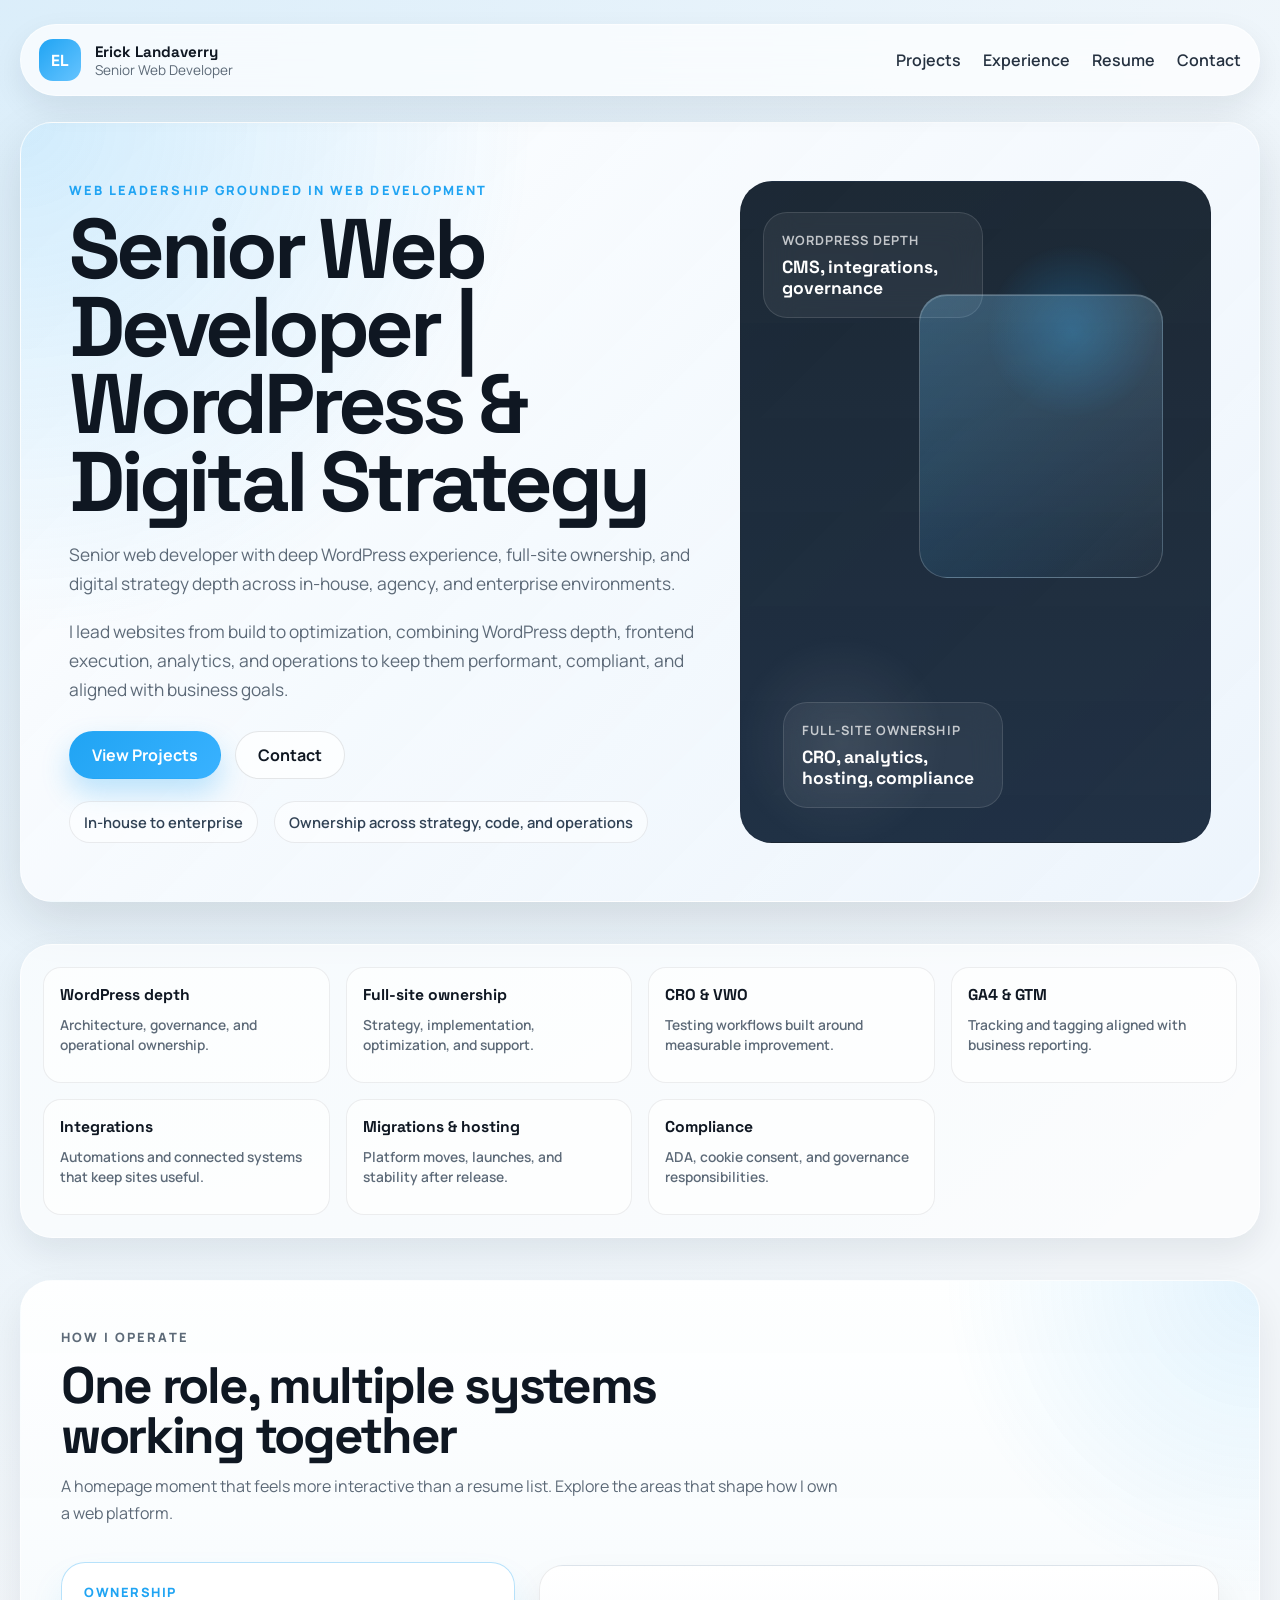
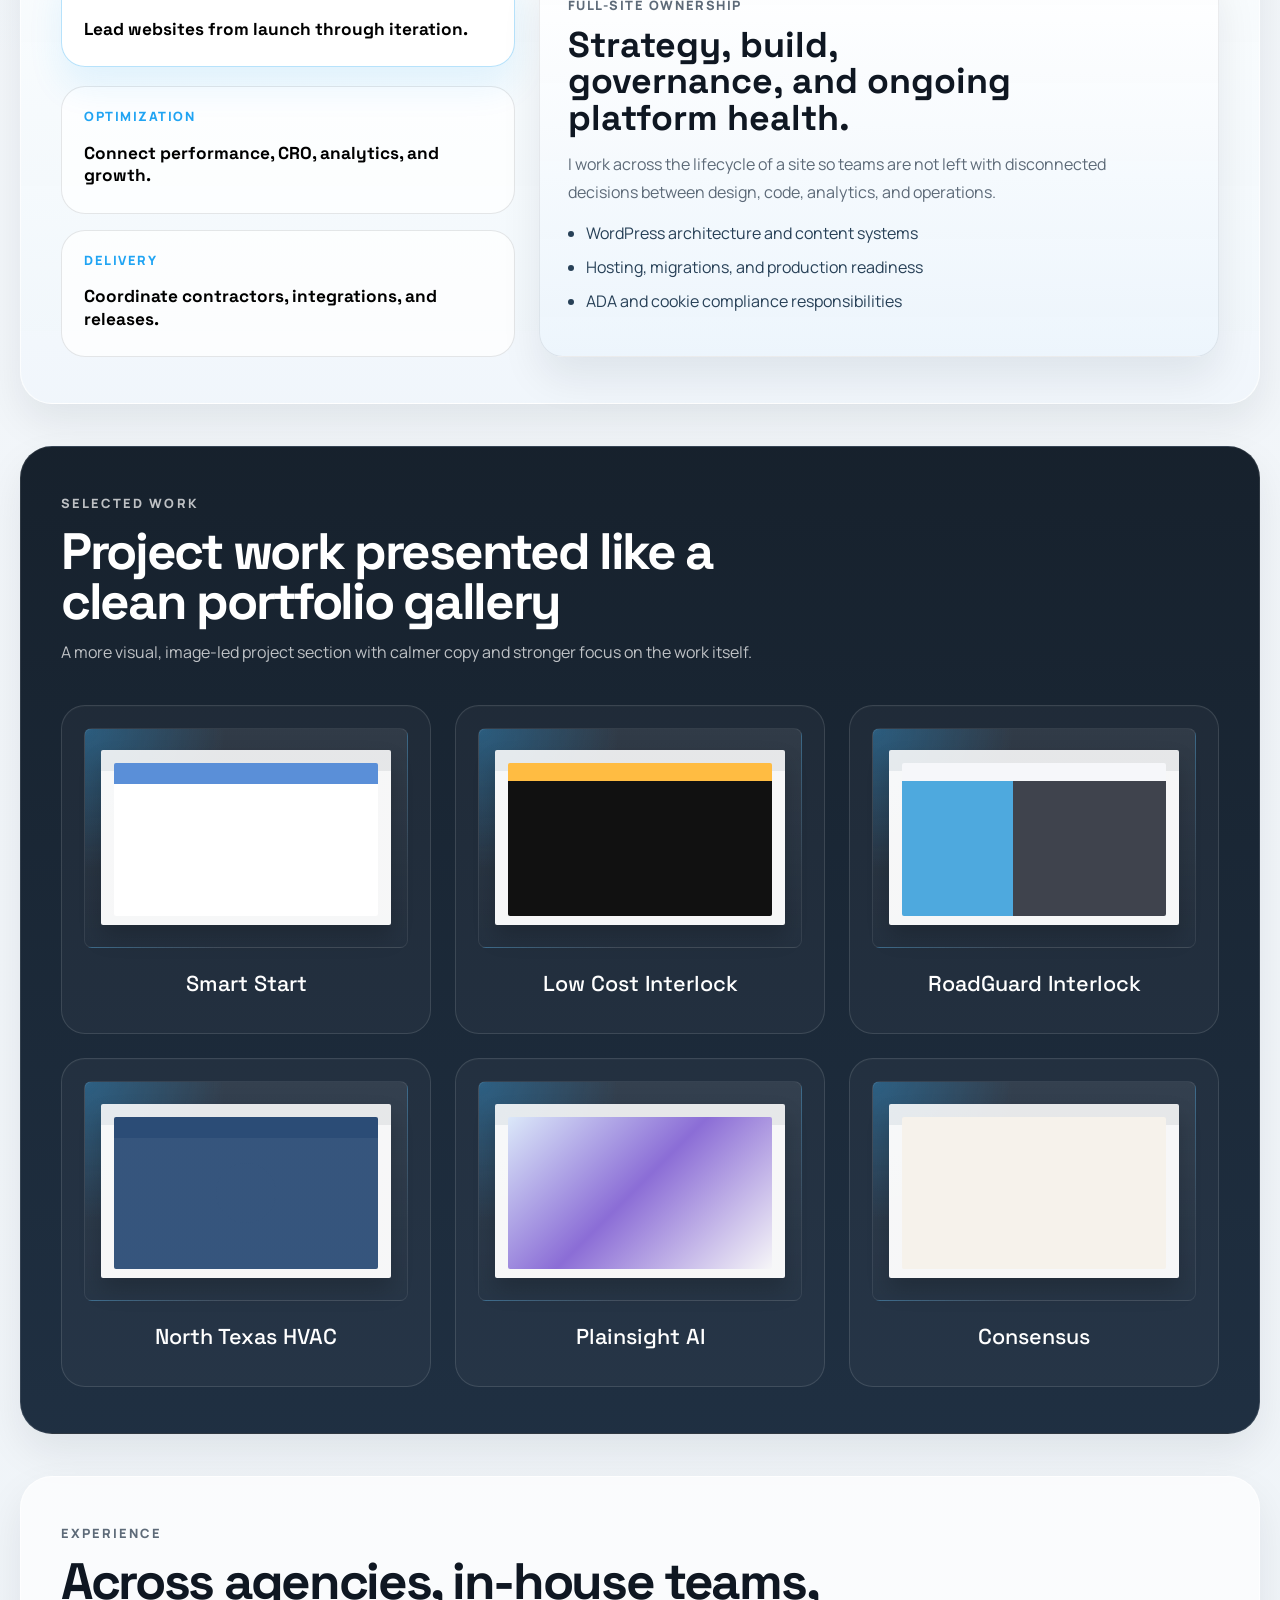
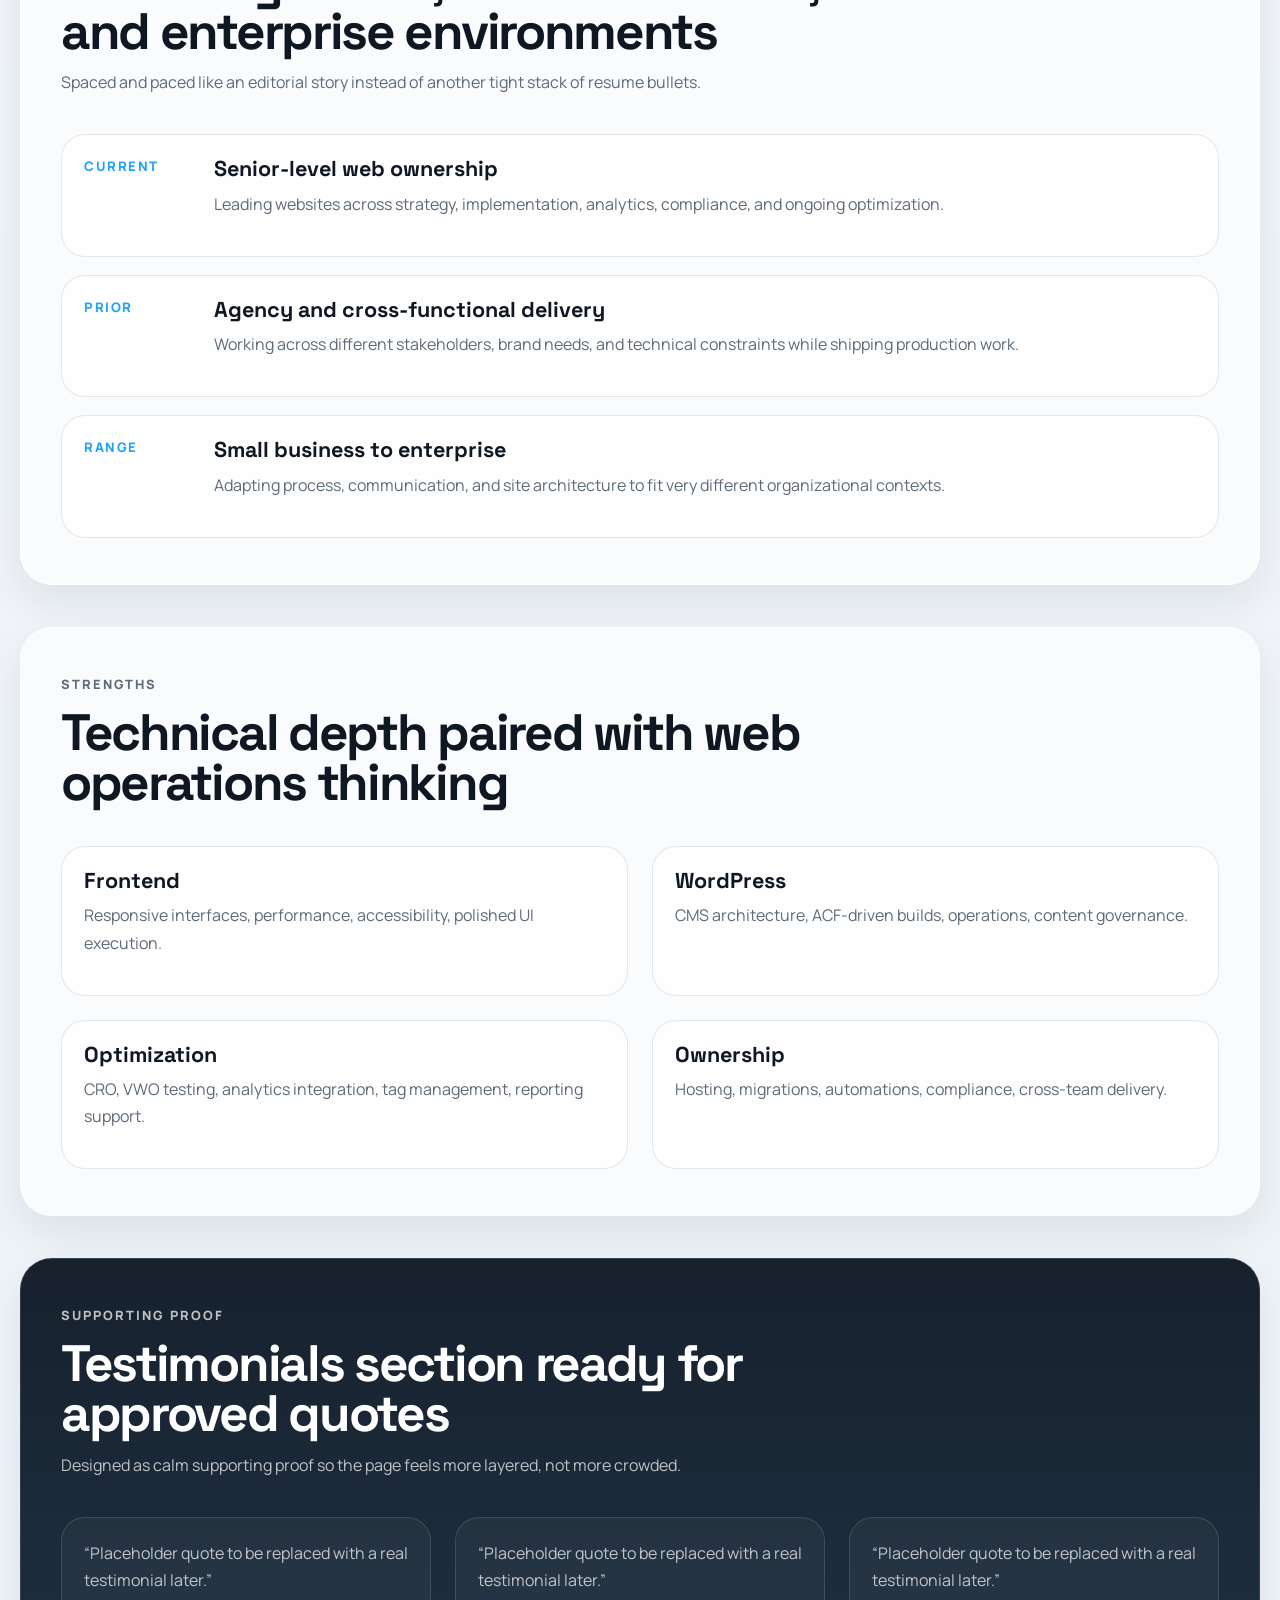
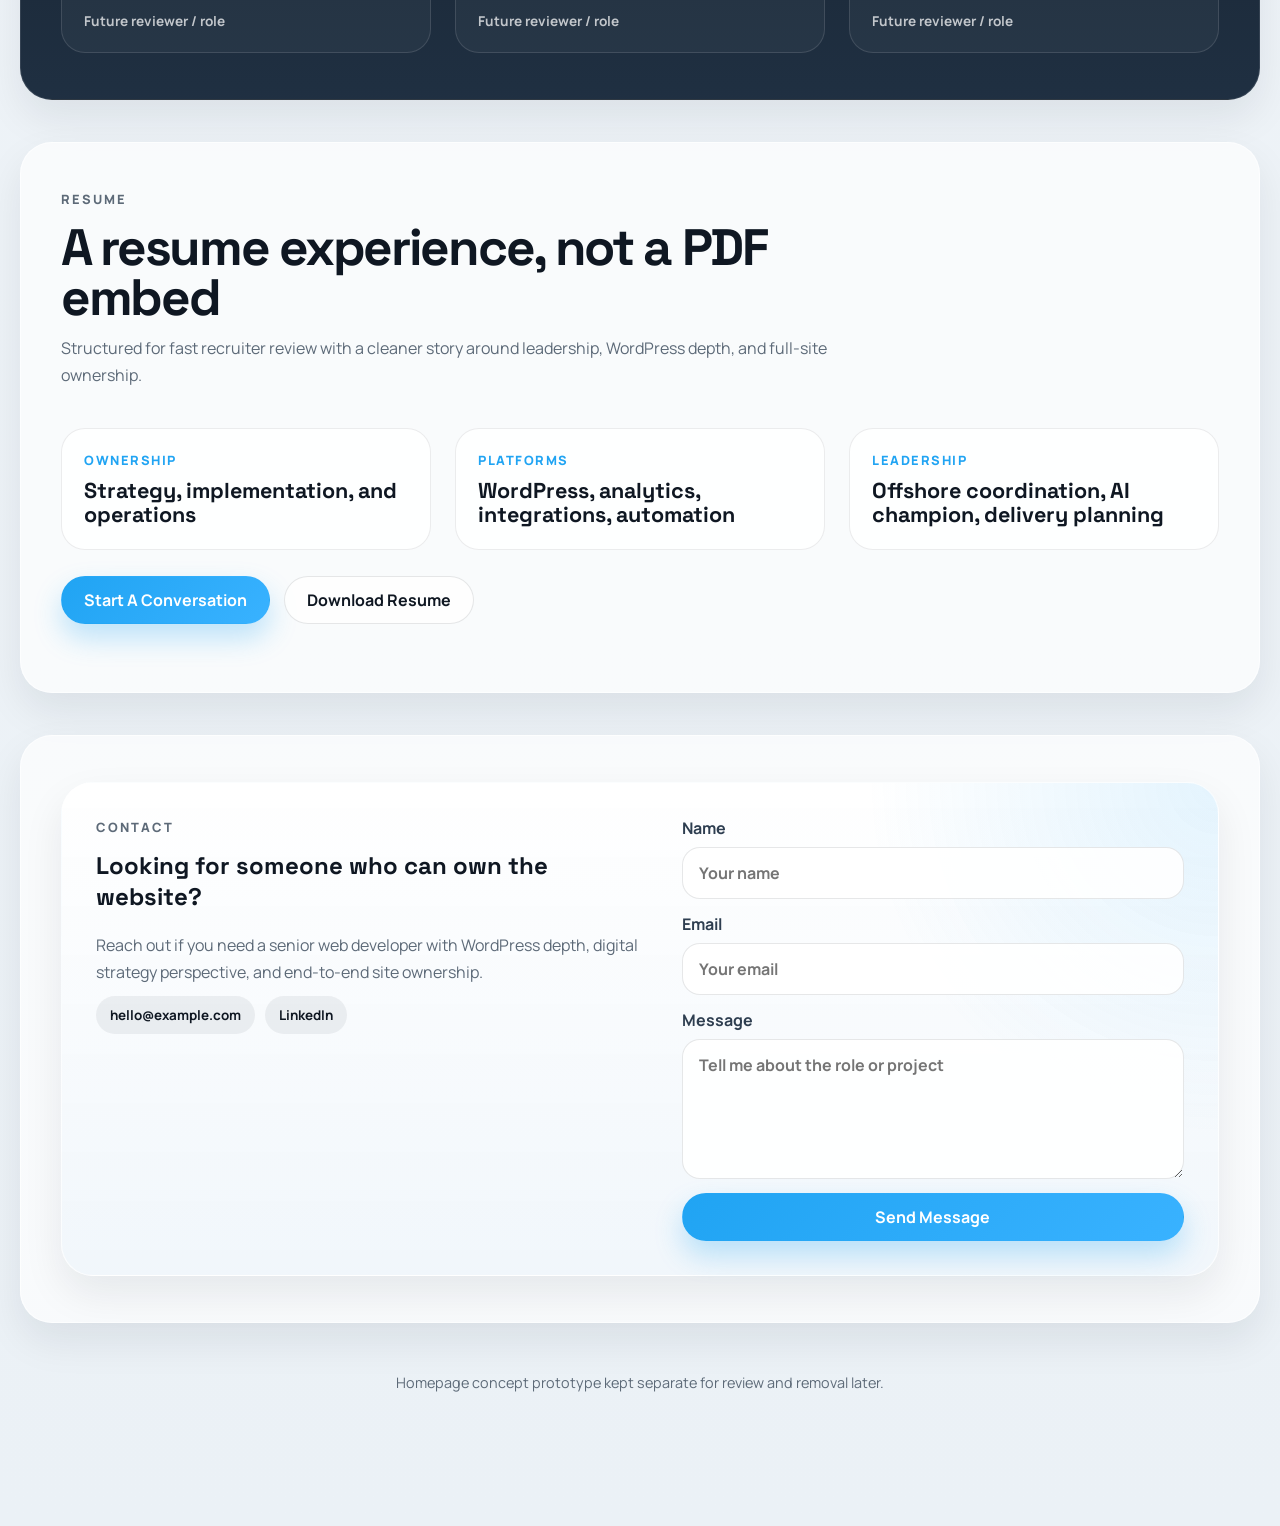
==== commit 9b0eabb7: "🔧 Refines project gallery layout." ====
--- a/prototype/homepage-concept/index.html
+++ b/prototype/homepage-concept/index.html
@@ -214,52 +214,53 @@
         <section class="section section-projects reveal" id="projects">
           <div class="section-heading">
             <p class="eyebrow">Selected Work</p>
-            <h2>Web work that holds up in production</h2>
+            <h2>Project work presented like a clean portfolio gallery</h2>
             <p>
-              A portfolio focused on ownership, platform thinking, and websites
-              built to perform beyond launch.
+              A more visual, image-led project section with calmer copy and
+              stronger focus on the work itself.
             </p>
           </div>
 
           <div class="projects-grid">
-            <article class="project-card project-card-featured">
-              <div class="project-media media-featured"></div>
-              <div class="project-body">
-                <p class="project-meta">Featured Project · WordPress / Strategy</p>
-                <h3>Enterprise Site Refresh</h3>
-                <p>
-                  Website redesign focused on usability, structure, performance,
-                  and content alignment across a larger digital footprint.
-                </p>
-                <ul class="project-tags">
-                  <li>WordPress</li>
-                  <li>Integrations</li>
-                  <li>Site Ownership</li>
-                </ul>
-              </div>
-            </article>
-
-            <article class="project-card">
-              <div class="project-media media-secondary"></div>
-              <div class="project-body">
-                <p class="project-meta">Project Placeholder</p>
-                <h3>Growth-Focused Website Build</h3>
-                <p>
-                  Draft placeholder for a project centered on conversion,
-                  analytics, and cleaner user flow.
-                </p>
-              </div>
-            </article>
-
-            <article class="project-card">
-              <div class="project-media media-secondary"></div>
-              <div class="project-body">
-                <p class="project-meta">Project Placeholder</p>
-                <h3>Migration And Platform Modernization</h3>
-                <p>
-                  Draft placeholder for a site migration project with hosting,
-                  performance, and governance work.
-                </p>
+            <article class="project-card project-card-gallery">
+              <div class="project-media media-smartstart"></div>
+              <div class="project-body">
+                <h3>Smart Start</h3>
+              </div>
+            </article>
+
+            <article class="project-card project-card-gallery">
+              <div class="project-media media-lowcost"></div>
+              <div class="project-body">
+                <h3>Low Cost Interlock</h3>
+              </div>
+            </article>
+
+            <article class="project-card project-card-gallery">
+              <div class="project-media media-roadguard"></div>
+              <div class="project-body">
+                <h3>RoadGuard Interlock</h3>
+              </div>
+            </article>
+
+            <article class="project-card project-card-gallery">
+              <div class="project-media media-hvac"></div>
+              <div class="project-body">
+                <h3>North Texas HVAC</h3>
+              </div>
+            </article>
+
+            <article class="project-card project-card-gallery">
+              <div class="project-media media-plainsight"></div>
+              <div class="project-body">
+                <h3>Plainsight AI</h3>
+              </div>
+            </article>
+
+            <article class="project-card project-card-gallery">
+              <div class="project-media media-consensus"></div>
+              <div class="project-body">
+                <h3>Consensus</h3>
               </div>
             </article>
           </div>
--- a/prototype/homepage-concept/styles.css
+++ b/prototype/homepage-concept/styles.css
@@ -486,7 +486,7 @@
 }
 
 .projects-grid {
-  grid-template-columns: 1.45fr 1fr 1fr;
+  grid-template-columns: repeat(3, minmax(0, 1fr));
 }
 
 .systems-layout {
@@ -615,25 +615,99 @@
   box-shadow: 0 22px 46px rgba(2, 12, 22, 0.24);
 }
 
-.project-card-featured {
-  grid-column: span 1;
-}
-
 .project-media {
+  position: relative;
   min-height: 220px;
-  background:
-    radial-gradient(circle at top left, rgba(32, 164, 243, 0.45), transparent 40%),
-    linear-gradient(135deg, rgba(255, 255, 255, 0.07), rgba(255, 255, 255, 0));
+  margin: 22px 22px 0;
+  border-radius: 8px;
+  border: 1px solid rgba(255, 255, 255, 0.08);
+  background:
+    radial-gradient(circle at top left, rgba(32, 164, 243, 0.32), transparent 36%),
+    linear-gradient(180deg, rgba(255, 255, 255, 0.08), rgba(255, 255, 255, 0.01));
   transition: transform 220ms ease;
-}
-
-.media-featured {
-  min-height: 320px;
 }
 
 .project-card:hover .project-media,
 .project-card:focus-within .project-media {
   transform: scale(1.03);
+}
+
+.project-card-gallery {
+  background: rgba(255, 255, 255, 0.03);
+  box-shadow: inset 0 1px 0 rgba(255, 255, 255, 0.02);
+}
+
+.project-card-gallery .project-body {
+  padding: 24px 22px 28px;
+  text-align: center;
+}
+
+.project-card-gallery h3 {
+  margin: 0;
+  font-size: clamp(1.35rem, 2vw, 1.9rem);
+  line-height: 1.12;
+  font-weight: 500;
+}
+
+.project-card-gallery .project-body p,
+.project-card-gallery .project-meta,
+.project-card-gallery .project-tags {
+  display: none;
+}
+
+.project-media::before {
+  content: "";
+  position: absolute;
+  inset: 10% 5% 10%;
+  border-radius: 2px;
+  background:
+    linear-gradient(180deg, rgba(255, 255, 255, 0.88) 0 12%, rgba(255, 255, 255, 0.96) 12% 100%);
+  box-shadow: 0 12px 22px rgba(0, 0, 0, 0.18);
+}
+
+.project-media::after {
+  content: "";
+  position: absolute;
+  inset: 16% 9% 14%;
+  border-radius: 2px;
+}
+
+.media-smartstart::after {
+  background:
+    linear-gradient(180deg, #5a8fd8 0 14%, #ffffff 14% 100%),
+    linear-gradient(90deg, #f6f8fb 0 44%, #0f1523 44% 100%);
+  background-blend-mode: normal;
+}
+
+.media-lowcost::after {
+  background:
+    linear-gradient(180deg, #ffbc42 0 12%, #111111 12% 100%),
+    radial-gradient(circle at 28% 62%, rgba(255, 196, 84, 0.6), transparent 18%),
+    linear-gradient(90deg, #111111 0 58%, #f8f8f8 58% 100%);
+}
+
+.media-roadguard::after {
+  background:
+    linear-gradient(180deg, #f6f7fa 0 12%, transparent 12%),
+    linear-gradient(90deg, #4ea9de 0 42%, #3f434d 42% 100%),
+    radial-gradient(circle at 78% 62%, rgba(255, 255, 255, 0.18), transparent 20%);
+}
+
+.media-hvac::after {
+  background:
+    linear-gradient(180deg, #2b4c76 0 14%, rgba(43, 76, 118, 0.95) 14% 100%),
+    radial-gradient(circle at center, rgba(255, 255, 255, 0.08), transparent 38%);
+}
+
+.media-plainsight::after {
+  background:
+    linear-gradient(135deg, #dbe8f9 0, #8b6dd6 48%, #f6f6f8 100%);
+}
+
+.media-consensus::after {
+  background:
+    linear-gradient(180deg, #f6f2eb 0 100%),
+    linear-gradient(90deg, transparent 0 10%, rgba(255, 137, 68, 0.9) 10% 12%, transparent 12% 100%);
 }
 
 .project-body {
@@ -906,6 +980,10 @@
     padding: 28px;
   }
 
+  .projects-grid {
+    grid-template-columns: repeat(2, minmax(0, 1fr));
+  }
+
   .proof-strip {
     grid-template-columns: repeat(2, minmax(0, 1fr));
   }
@@ -932,6 +1010,10 @@
     grid-template-columns: 1fr;
   }
 
+  .projects-grid {
+    grid-template-columns: 1fr;
+  }
+
   .panel-hero {
     padding: 34px 22px;
   }
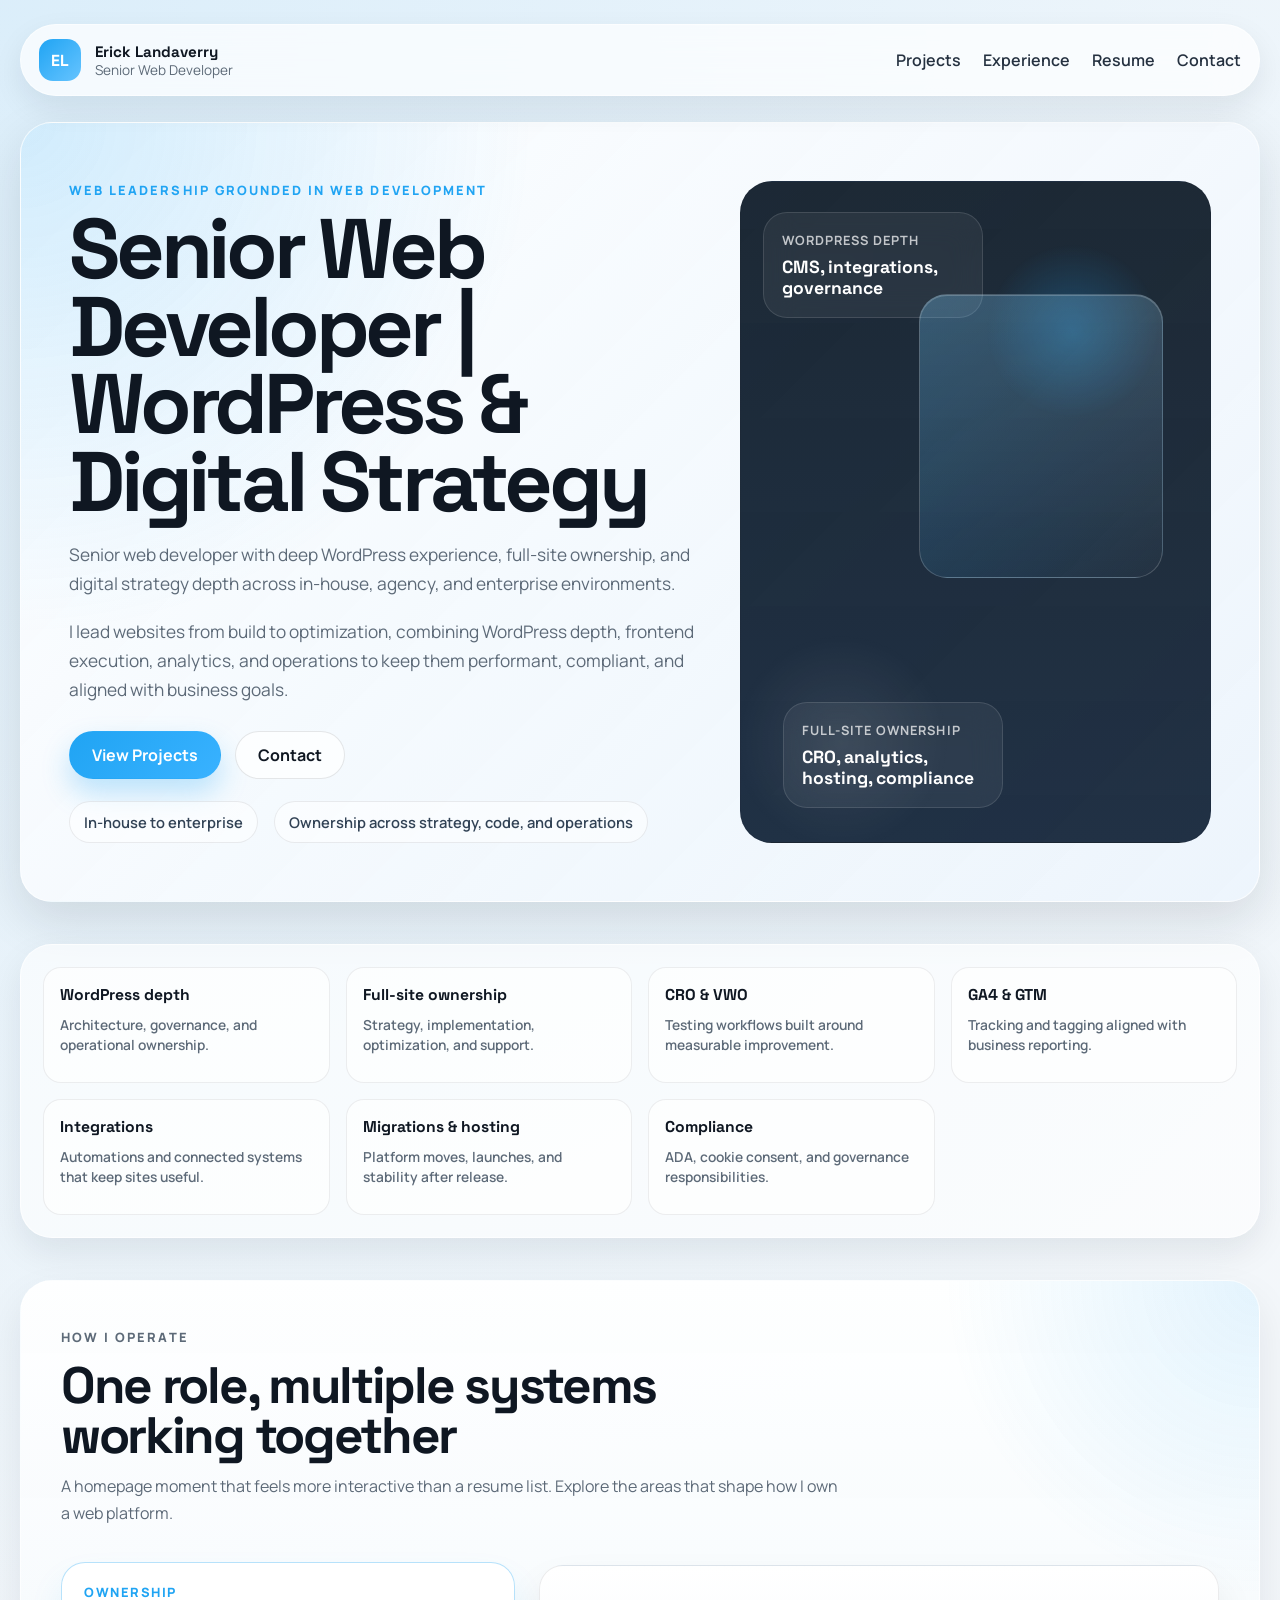
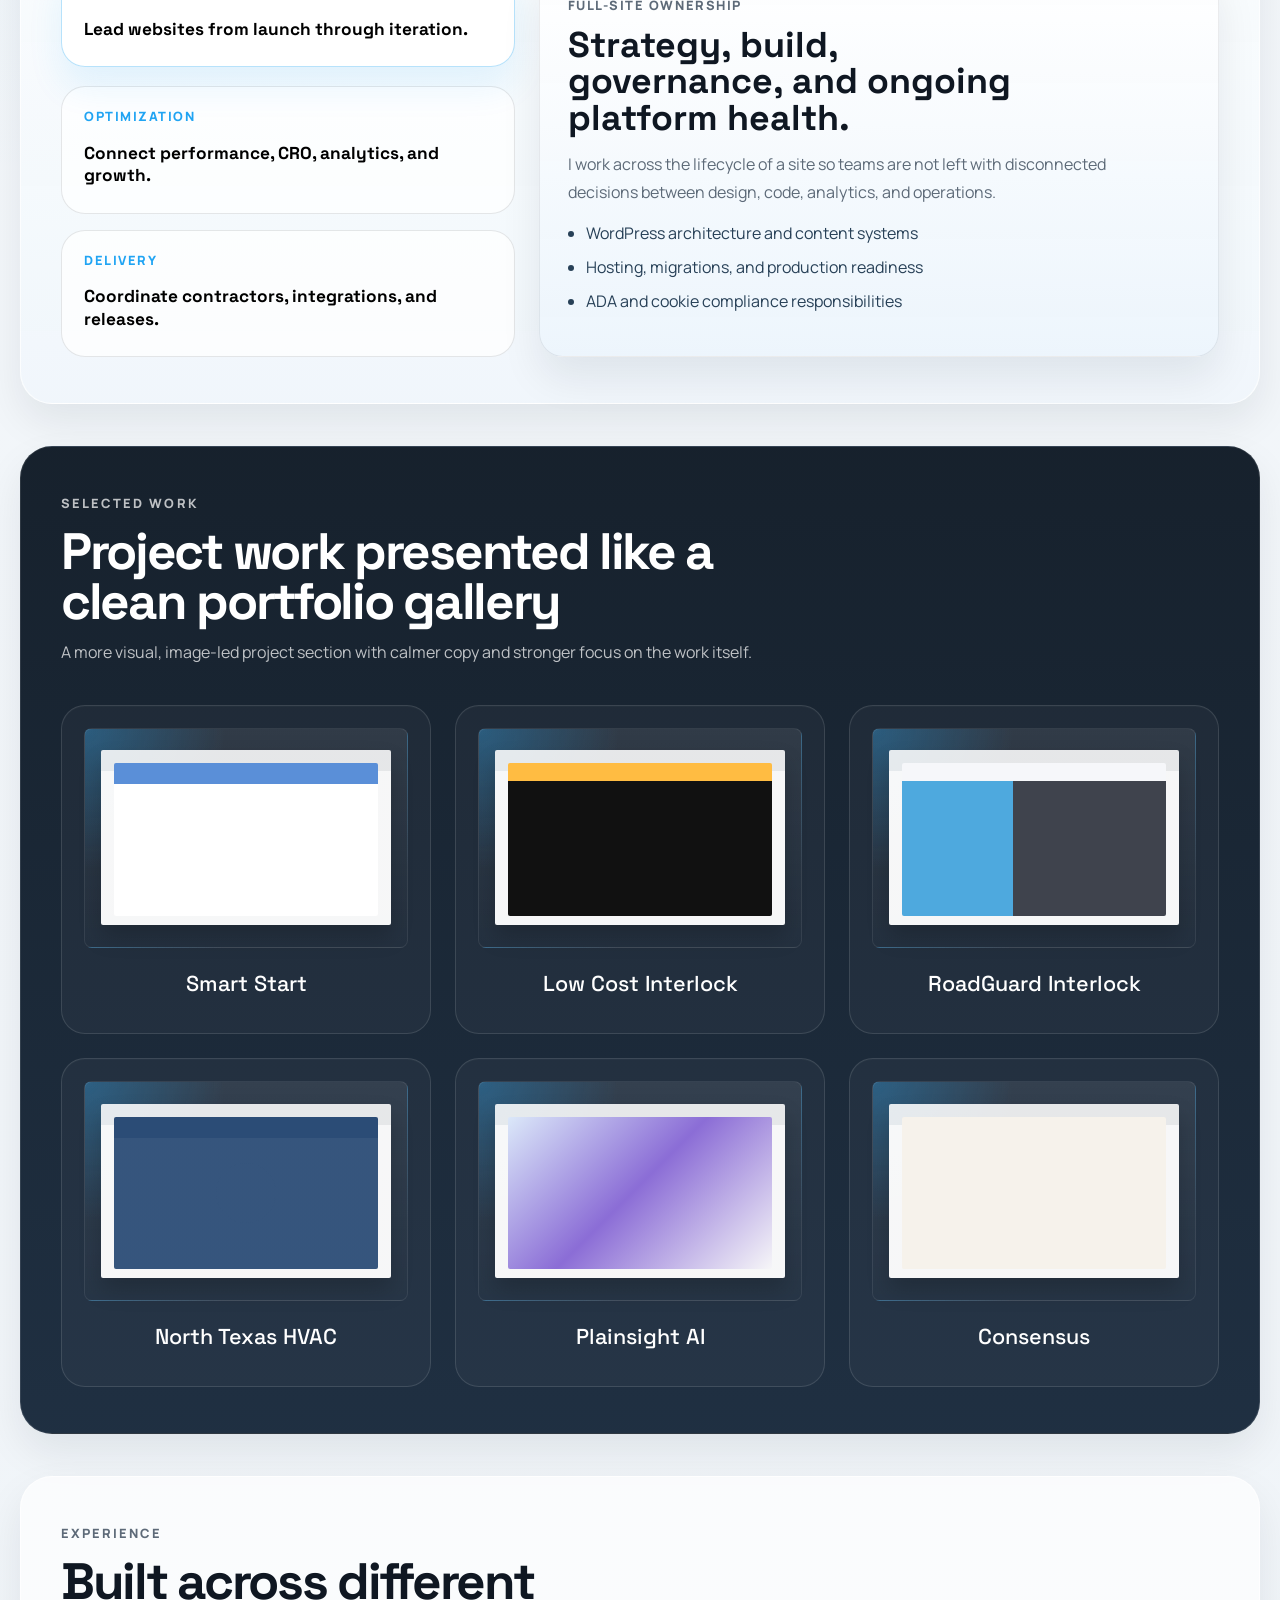
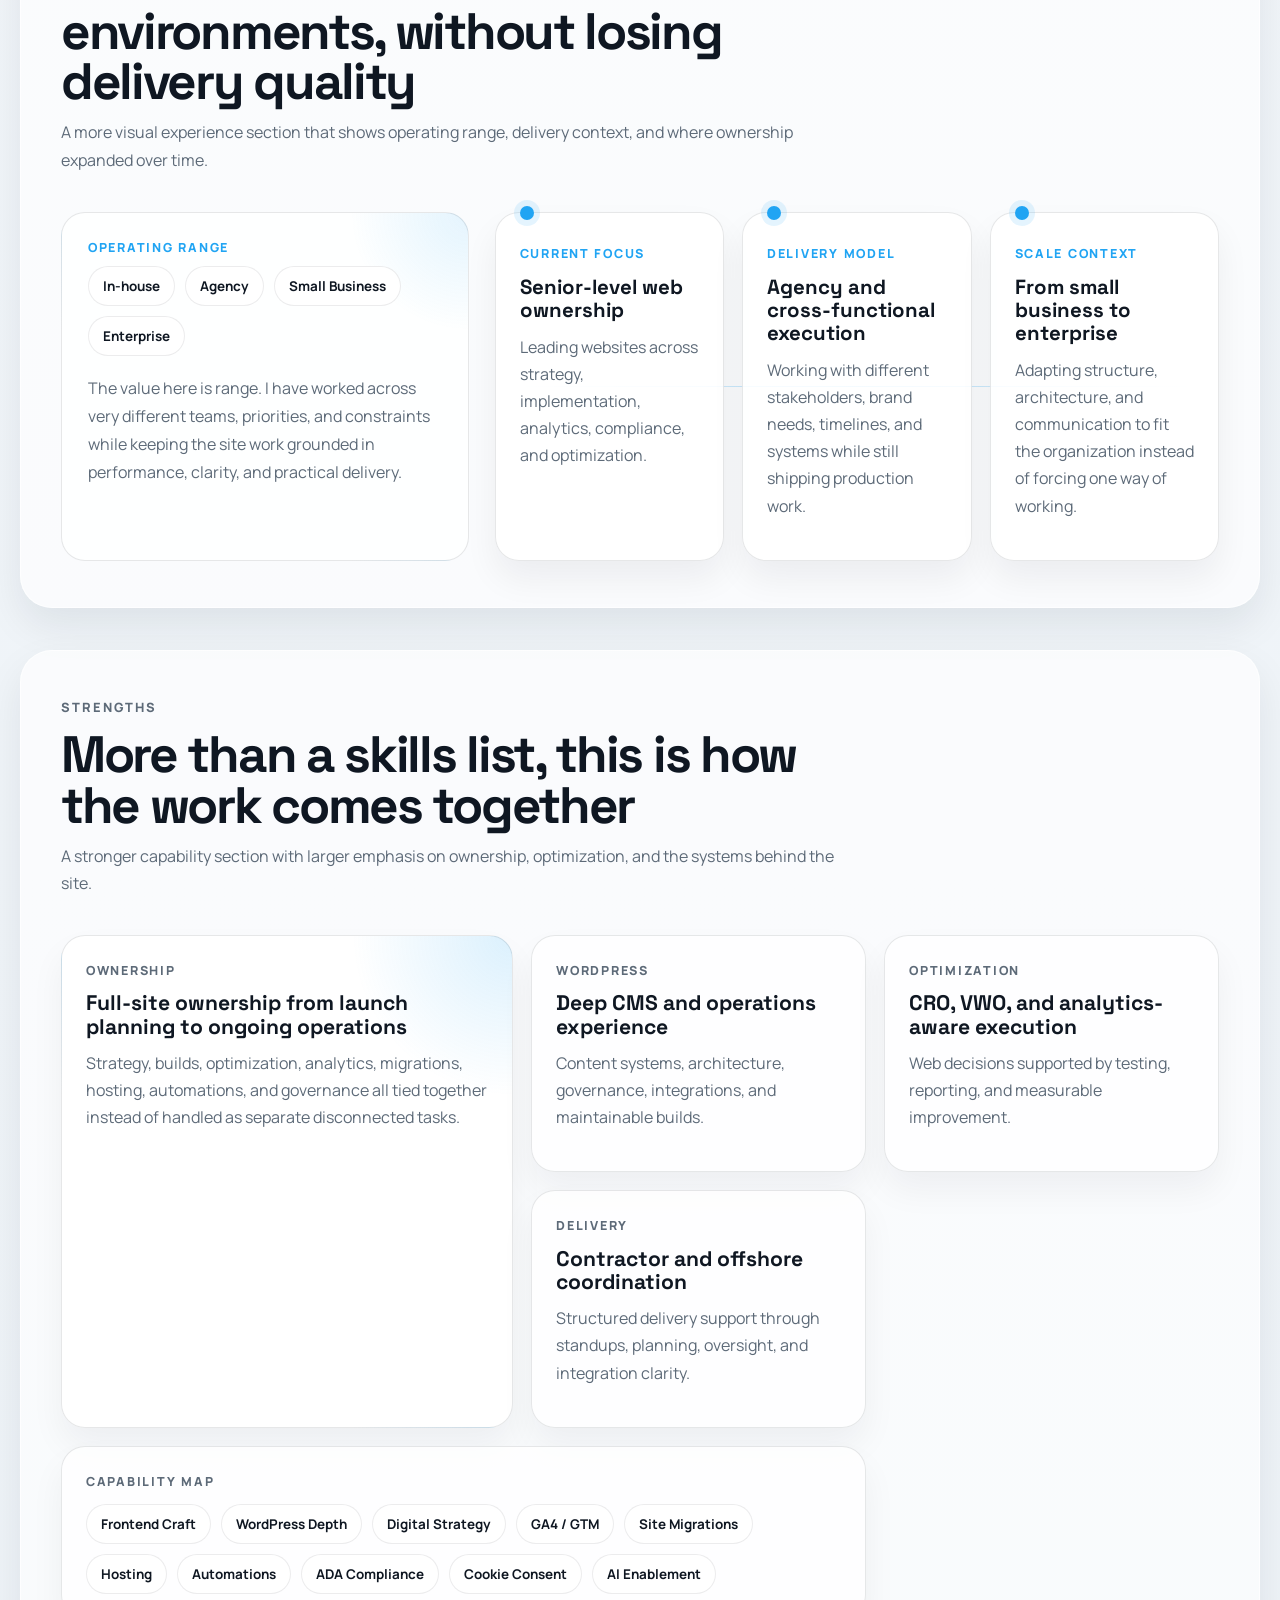
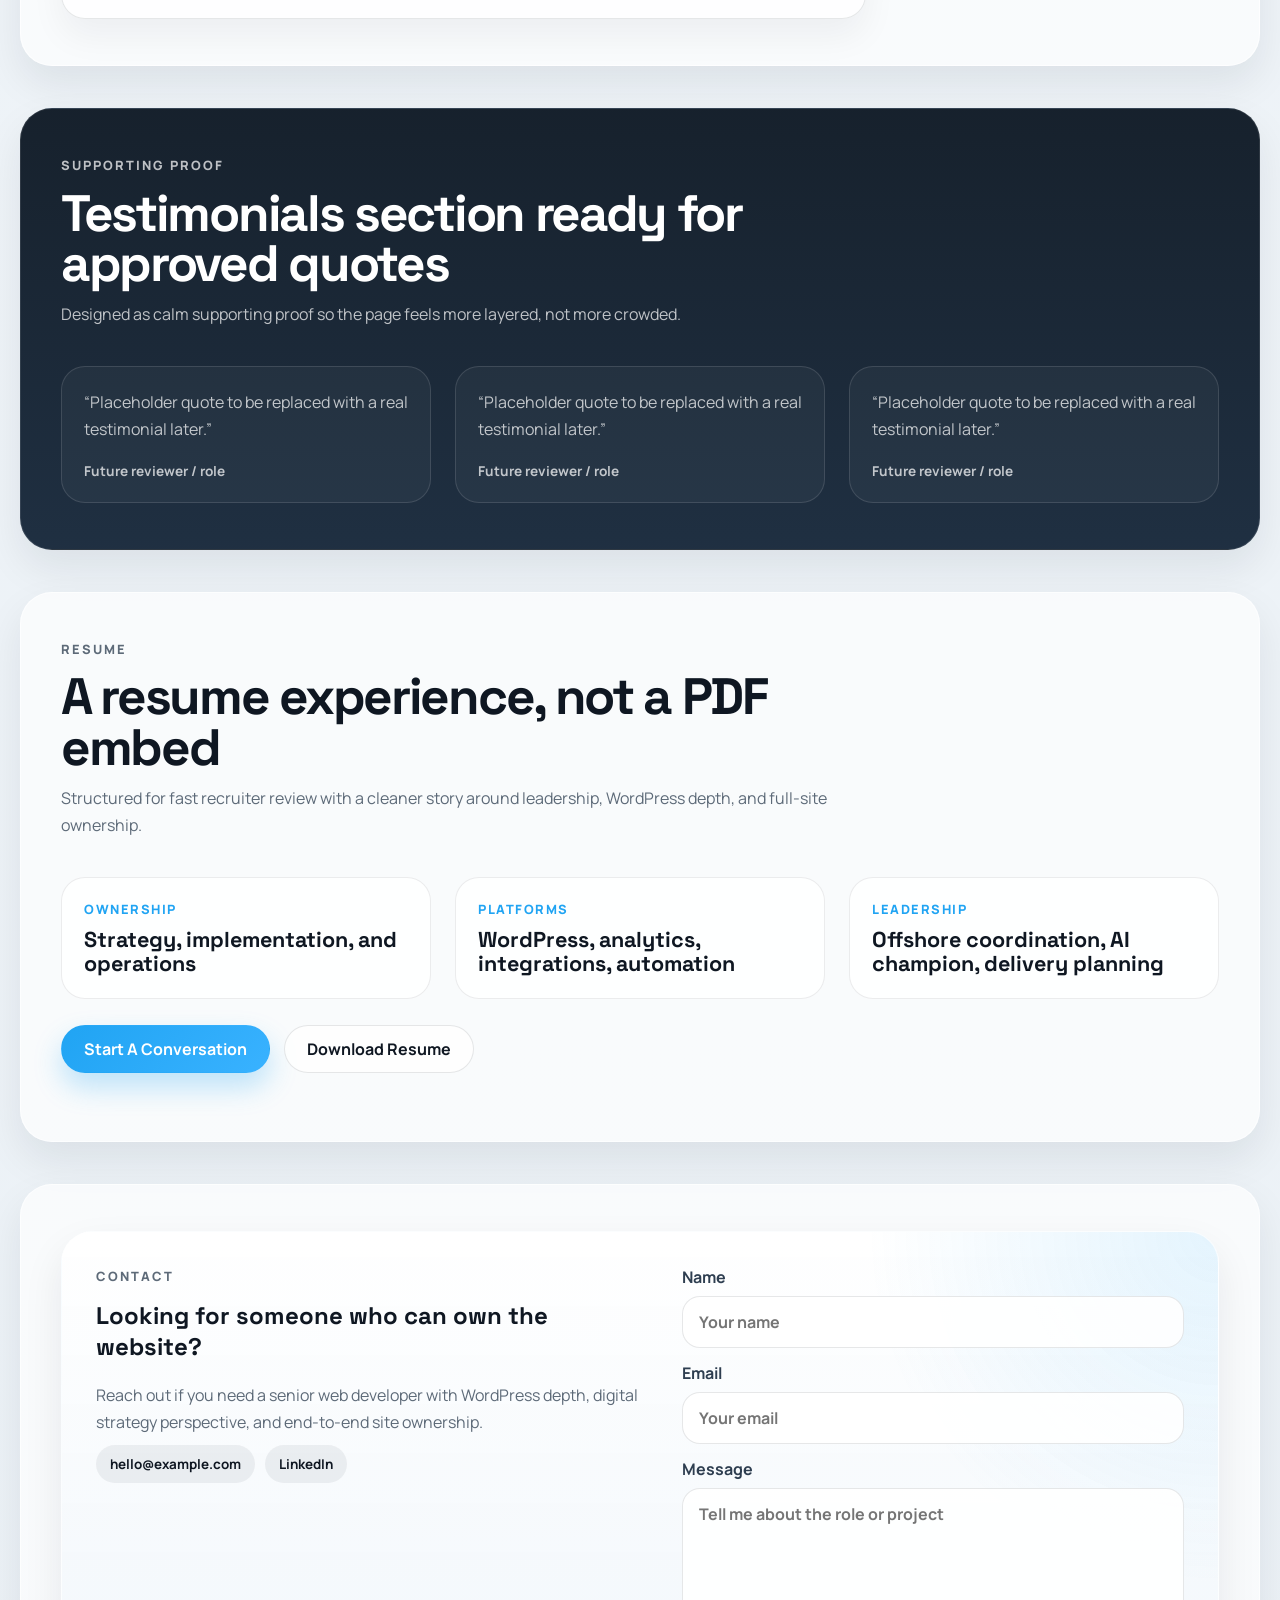
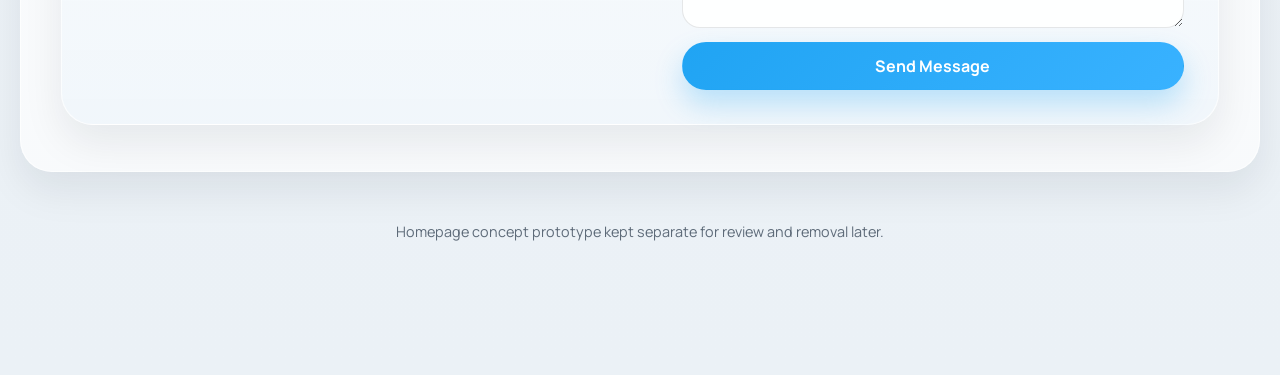
==== commit f3694ff9: "🔧 Refines experience and strengths sections." ====
--- a/prototype/homepage-concept/index.html
+++ b/prototype/homepage-concept/index.html
@@ -269,69 +269,113 @@
         <section class="section section-experience reveal" id="experience">
           <div class="section-heading">
             <p class="eyebrow">Experience</p>
-            <h2>Across agencies, in-house teams, and enterprise environments</h2>
-            <p>
-              Spaced and paced like an editorial story instead of another tight
-              stack of resume bullets.
-            </p>
-          </div>
-
-          <div class="timeline">
-            <article class="timeline-item">
-              <span class="timeline-date">Current</span>
-              <div>
+            <h2>Built across different environments, without losing delivery quality</h2>
+            <p>
+              A more visual experience section that shows operating range,
+              delivery context, and where ownership expanded over time.
+            </p>
+          </div>
+
+          <div class="experience-shell">
+            <div class="experience-range">
+              <p class="experience-label">Operating Range</p>
+              <div class="experience-chips">
+                <span>In-house</span>
+                <span>Agency</span>
+                <span>Small Business</span>
+                <span>Enterprise</span>
+              </div>
+              <p class="experience-copy">
+                The value here is range. I have worked across very different
+                teams, priorities, and constraints while keeping the site work
+                grounded in performance, clarity, and practical delivery.
+              </p>
+            </div>
+
+            <div class="experience-track">
+              <article class="experience-step">
+                <span class="experience-kicker">Current Focus</span>
                 <h3>Senior-level web ownership</h3>
                 <p>
                   Leading websites across strategy, implementation, analytics,
-                  compliance, and ongoing optimization.
-                </p>
-              </div>
-            </article>
-            <article class="timeline-item">
-              <span class="timeline-date">Prior</span>
-              <div>
-                <h3>Agency and cross-functional delivery</h3>
-                <p>
-                  Working across different stakeholders, brand needs, and
-                  technical constraints while shipping production work.
-                </p>
-              </div>
-            </article>
-            <article class="timeline-item">
-              <span class="timeline-date">Range</span>
-              <div>
-                <h3>Small business to enterprise</h3>
-                <p>
-                  Adapting process, communication, and site architecture to fit
-                  very different organizational contexts.
-                </p>
-              </div>
-            </article>
+                  compliance, and optimization.
+                </p>
+              </article>
+
+              <article class="experience-step">
+                <span class="experience-kicker">Delivery Model</span>
+                <h3>Agency and cross-functional execution</h3>
+                <p>
+                  Working with different stakeholders, brand needs, timelines,
+                  and systems while still shipping production work.
+                </p>
+              </article>
+
+              <article class="experience-step">
+                <span class="experience-kicker">Scale Context</span>
+                <h3>From small business to enterprise</h3>
+                <p>
+                  Adapting structure, architecture, and communication to fit the
+                  organization instead of forcing one way of working.
+                </p>
+              </article>
+            </div>
           </div>
         </section>
 
         <section class="section section-skills reveal">
           <div class="section-heading">
             <p class="eyebrow">Strengths</p>
-            <h2>Technical depth paired with web operations thinking</h2>
-          </div>
-
-          <div class="skills-grid">
-            <article class="skill-group">
-              <h3>Frontend</h3>
-              <p>Responsive interfaces, performance, accessibility, polished UI execution.</p>
-            </article>
-            <article class="skill-group">
-              <h3>WordPress</h3>
-              <p>CMS architecture, ACF-driven builds, operations, content governance.</p>
-            </article>
-            <article class="skill-group">
-              <h3>Optimization</h3>
-              <p>CRO, VWO testing, analytics integration, tag management, reporting support.</p>
-            </article>
-            <article class="skill-group">
-              <h3>Ownership</h3>
-              <p>Hosting, migrations, automations, compliance, cross-team delivery.</p>
+            <h2>More than a skills list, this is how the work comes together</h2>
+            <p>
+              A stronger capability section with larger emphasis on ownership,
+              optimization, and the systems behind the site.
+            </p>
+          </div>
+
+          <div class="strengths-bento">
+            <article class="strength-card strength-card-large">
+              <p class="strength-label">Ownership</p>
+              <h3>Full-site ownership from launch planning to ongoing operations</h3>
+              <p>
+                Strategy, builds, optimization, analytics, migrations, hosting,
+                automations, and governance all tied together instead of handled
+                as separate disconnected tasks.
+              </p>
+            </article>
+
+            <article class="strength-card">
+              <p class="strength-label">WordPress</p>
+              <h3>Deep CMS and operations experience</h3>
+              <p>Content systems, architecture, governance, integrations, and maintainable builds.</p>
+            </article>
+
+            <article class="strength-card">
+              <p class="strength-label">Optimization</p>
+              <h3>CRO, VWO, and analytics-aware execution</h3>
+              <p>Web decisions supported by testing, reporting, and measurable improvement.</p>
+            </article>
+
+            <article class="strength-card">
+              <p class="strength-label">Delivery</p>
+              <h3>Contractor and offshore coordination</h3>
+              <p>Structured delivery support through standups, planning, oversight, and integration clarity.</p>
+            </article>
+
+            <article class="strength-card strength-card-wide">
+              <p class="strength-label">Capability Map</p>
+              <div class="strength-chips">
+                <span>Frontend Craft</span>
+                <span>WordPress Depth</span>
+                <span>Digital Strategy</span>
+                <span>GA4 / GTM</span>
+                <span>Site Migrations</span>
+                <span>Hosting</span>
+                <span>Automations</span>
+                <span>ADA Compliance</span>
+                <span>Cookie Consent</span>
+                <span>AI Enablement</span>
+              </div>
             </article>
           </div>
         </section>
--- a/prototype/homepage-concept/styles.css
+++ b/prototype/homepage-concept/styles.css
@@ -750,42 +750,166 @@
   font-weight: 700;
 }
 
-.timeline {
-  display: grid;
-  gap: 18px;
-}
-
-.timeline-item {
-  display: grid;
-  grid-template-columns: 110px 1fr;
-  gap: 20px;
-  padding: 22px;
-  border: 1px solid var(--line);
-  border-radius: var(--radius-lg);
-  background: rgba(255, 255, 255, 0.74);
-}
-
-.timeline-date {
-  color: var(--accent);
-  font-size: 0.82rem;
-  font-weight: 800;
-  letter-spacing: 0.12em;
-  text-transform: uppercase;
-}
-
-.skills-grid {
-  grid-template-columns: repeat(2, minmax(0, 1fr));
-}
-
-.skill-group,
 .testimonial-card,
 .resume-block {
   padding: 22px;
 }
 
-.skill-group {
+.experience-shell {
+  display: grid;
+  grid-template-columns: minmax(260px, 0.72fr) minmax(0, 1.28fr);
+  gap: 26px;
+}
+
+.experience-range {
+  padding: 26px;
   border: 1px solid var(--line);
-  background: rgba(255, 255, 255, 0.78);
+  border-radius: var(--radius-lg);
+  background:
+    radial-gradient(circle at top right, rgba(32, 164, 243, 0.12), transparent 22%),
+    rgba(255, 255, 255, 0.82);
+}
+
+.experience-label,
+.strength-label {
+  margin-bottom: 10px;
+  color: var(--accent);
+  font-size: 0.78rem;
+  font-weight: 800;
+  letter-spacing: 0.14em;
+  text-transform: uppercase;
+}
+
+.experience-chips,
+.strength-chips {
+  display: flex;
+  flex-wrap: wrap;
+  gap: 10px;
+}
+
+.experience-chips {
+  margin-bottom: 18px;
+}
+
+.experience-chips span,
+.strength-chips span {
+  padding: 10px 14px;
+  border: 1px solid rgba(15, 23, 34, 0.08);
+  border-radius: 999px;
+  background: rgba(255, 255, 255, 0.84);
+  font-size: 0.84rem;
+  font-weight: 700;
+}
+
+.experience-copy {
+  color: var(--text-soft);
+  line-height: 1.75;
+}
+
+.experience-track {
+  position: relative;
+  display: grid;
+  grid-template-columns: repeat(3, minmax(0, 1fr));
+  gap: 18px;
+}
+
+.experience-track::before {
+  content: "";
+  position: absolute;
+  left: 4%;
+  right: 4%;
+  top: 50%;
+  height: 1px;
+  background: linear-gradient(90deg, transparent, rgba(32, 164, 243, 0.35), transparent);
+}
+
+.experience-step {
+  position: relative;
+  padding: 28px 24px 24px;
+  border: 1px solid var(--line);
+  border-radius: var(--radius-lg);
+  background: rgba(255, 255, 255, 0.86);
+  box-shadow: 0 18px 34px rgba(15, 23, 34, 0.06);
+}
+
+.experience-step::before {
+  content: "";
+  position: absolute;
+  top: -7px;
+  left: 24px;
+  width: 14px;
+  height: 14px;
+  border-radius: 50%;
+  background: var(--accent);
+  box-shadow: 0 0 0 6px rgba(32, 164, 243, 0.12);
+}
+
+.experience-kicker {
+  display: inline-block;
+  margin-bottom: 14px;
+  color: var(--accent);
+  font-size: 0.78rem;
+  font-weight: 800;
+  letter-spacing: 0.14em;
+  text-transform: uppercase;
+}
+
+.experience-step h3 {
+  margin-bottom: 12px;
+  font-size: 1.28rem;
+  line-height: 1.12;
+}
+
+.experience-step p,
+.strength-card p {
+  color: var(--text-soft);
+  line-height: 1.7;
+}
+
+.strengths-bento {
+  display: grid;
+  grid-template-columns: 1.35fr 1fr 1fr;
+  gap: 18px;
+}
+
+.strength-card {
+  padding: 24px;
+  border: 1px solid var(--line);
+  border-radius: var(--radius-lg);
+  background: rgba(255, 255, 255, 0.8);
+  box-shadow: 0 18px 34px rgba(15, 23, 34, 0.05);
+  transition:
+    transform 180ms ease,
+    border-color 180ms ease,
+    box-shadow 180ms ease;
+}
+
+.strength-card:hover,
+.strength-card:focus-within {
+  transform: translateY(-4px);
+  border-color: rgba(32, 164, 243, 0.22);
+  box-shadow: 0 20px 38px rgba(32, 164, 243, 0.08);
+}
+
+.strength-card h3 {
+  margin-bottom: 12px;
+  font-size: 1.32rem;
+  line-height: 1.1;
+}
+
+.strength-card-large {
+  grid-row: span 2;
+  background:
+    radial-gradient(circle at top right, rgba(32, 164, 243, 0.16), transparent 24%),
+    rgba(255, 255, 255, 0.9);
+}
+
+.strength-card-wide {
+  grid-column: span 2;
+}
+
+.strength-card-wide .strength-chips {
+  margin-top: 12px;
 }
 
 .testimonial-grid {
@@ -916,11 +1040,12 @@
   .projects-grid,
   .resume-preview,
   .testimonial-grid,
-  .systems-layout {
+  .systems-layout,
+  .experience-shell {
     grid-template-columns: 1fr;
   }
 
-  .skills-grid {
+  .strengths-bento {
     grid-template-columns: 1fr 1fr;
   }
 
@@ -994,6 +1119,21 @@
     grid-template-columns: 1fr;
   }
 
+  .experience-track,
+  .strengths-bento {
+    grid-template-columns: 1fr;
+  }
+
+  .experience-track::before {
+    display: none;
+  }
+
+  .strength-card-large,
+  .strength-card-wide {
+    grid-row: auto;
+    grid-column: auto;
+  }
+
   .timeline-item {
     grid-template-columns: 1fr;
     gap: 10px;
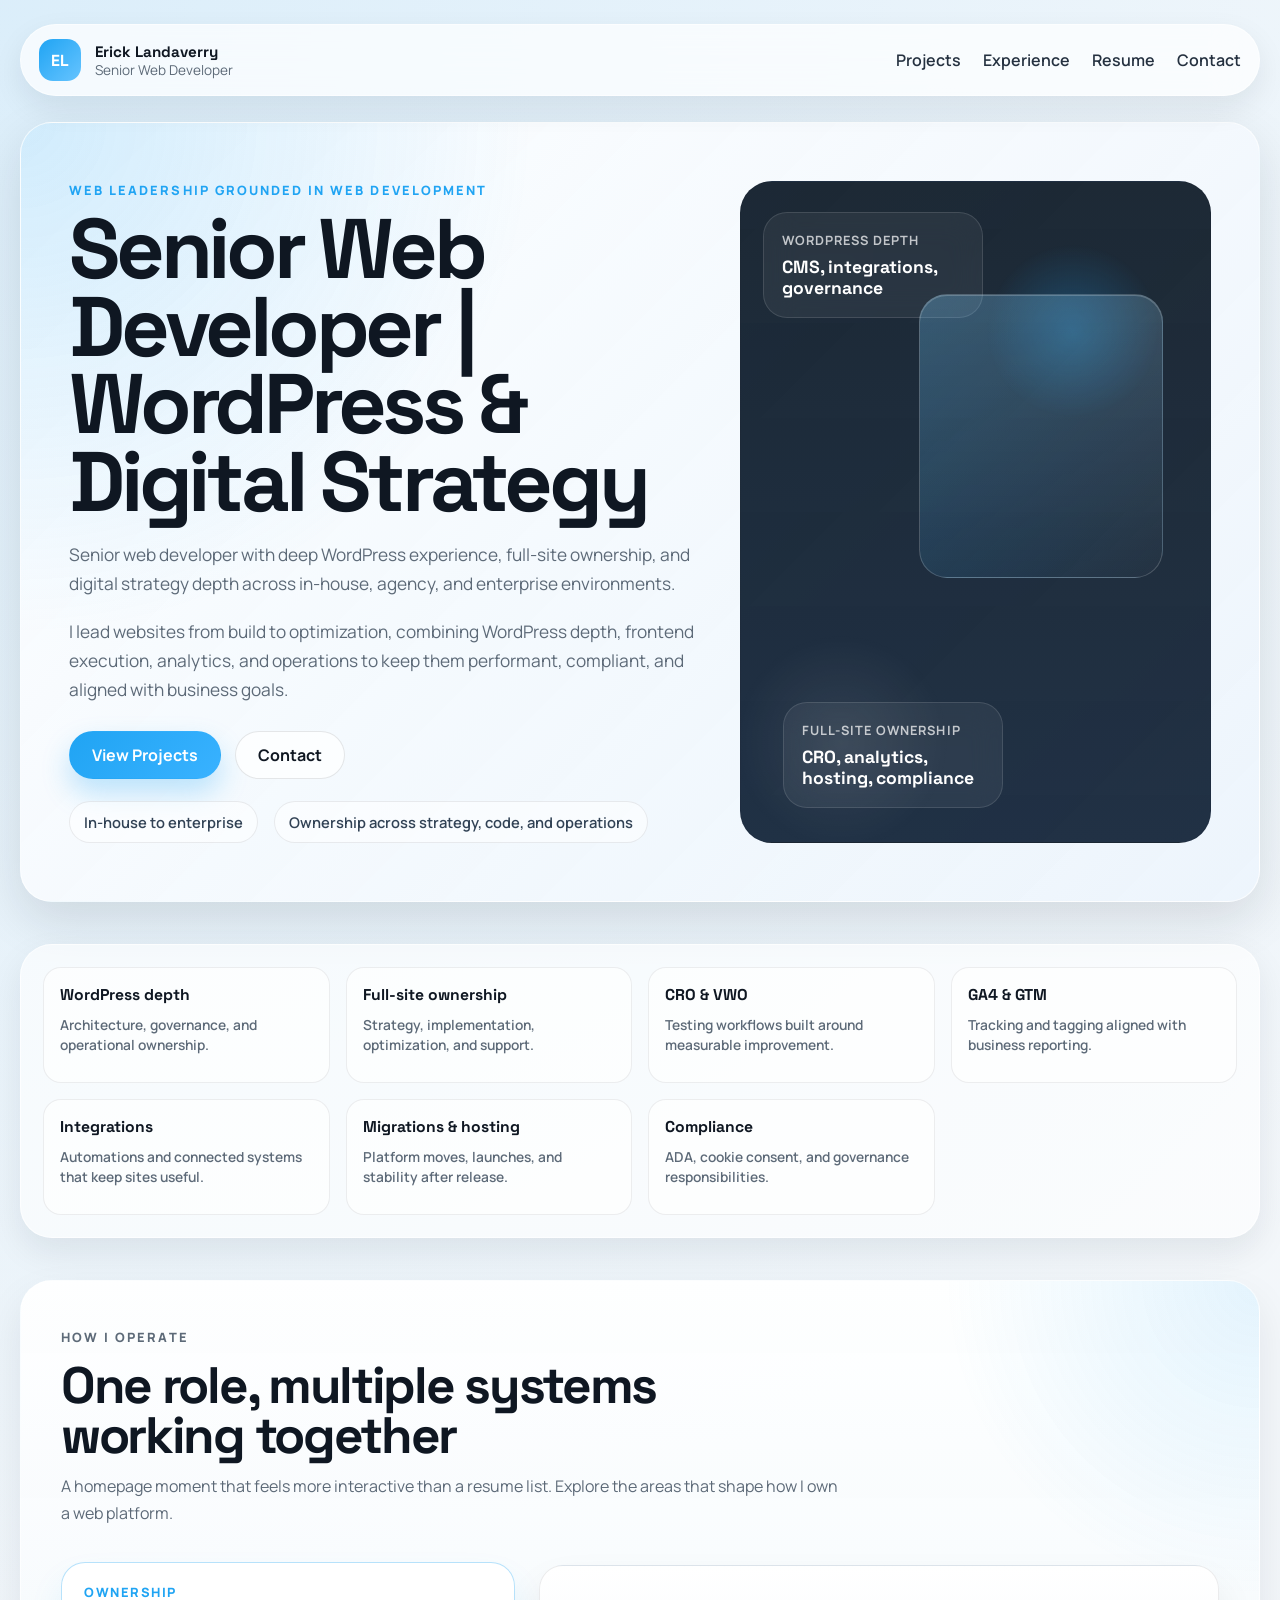
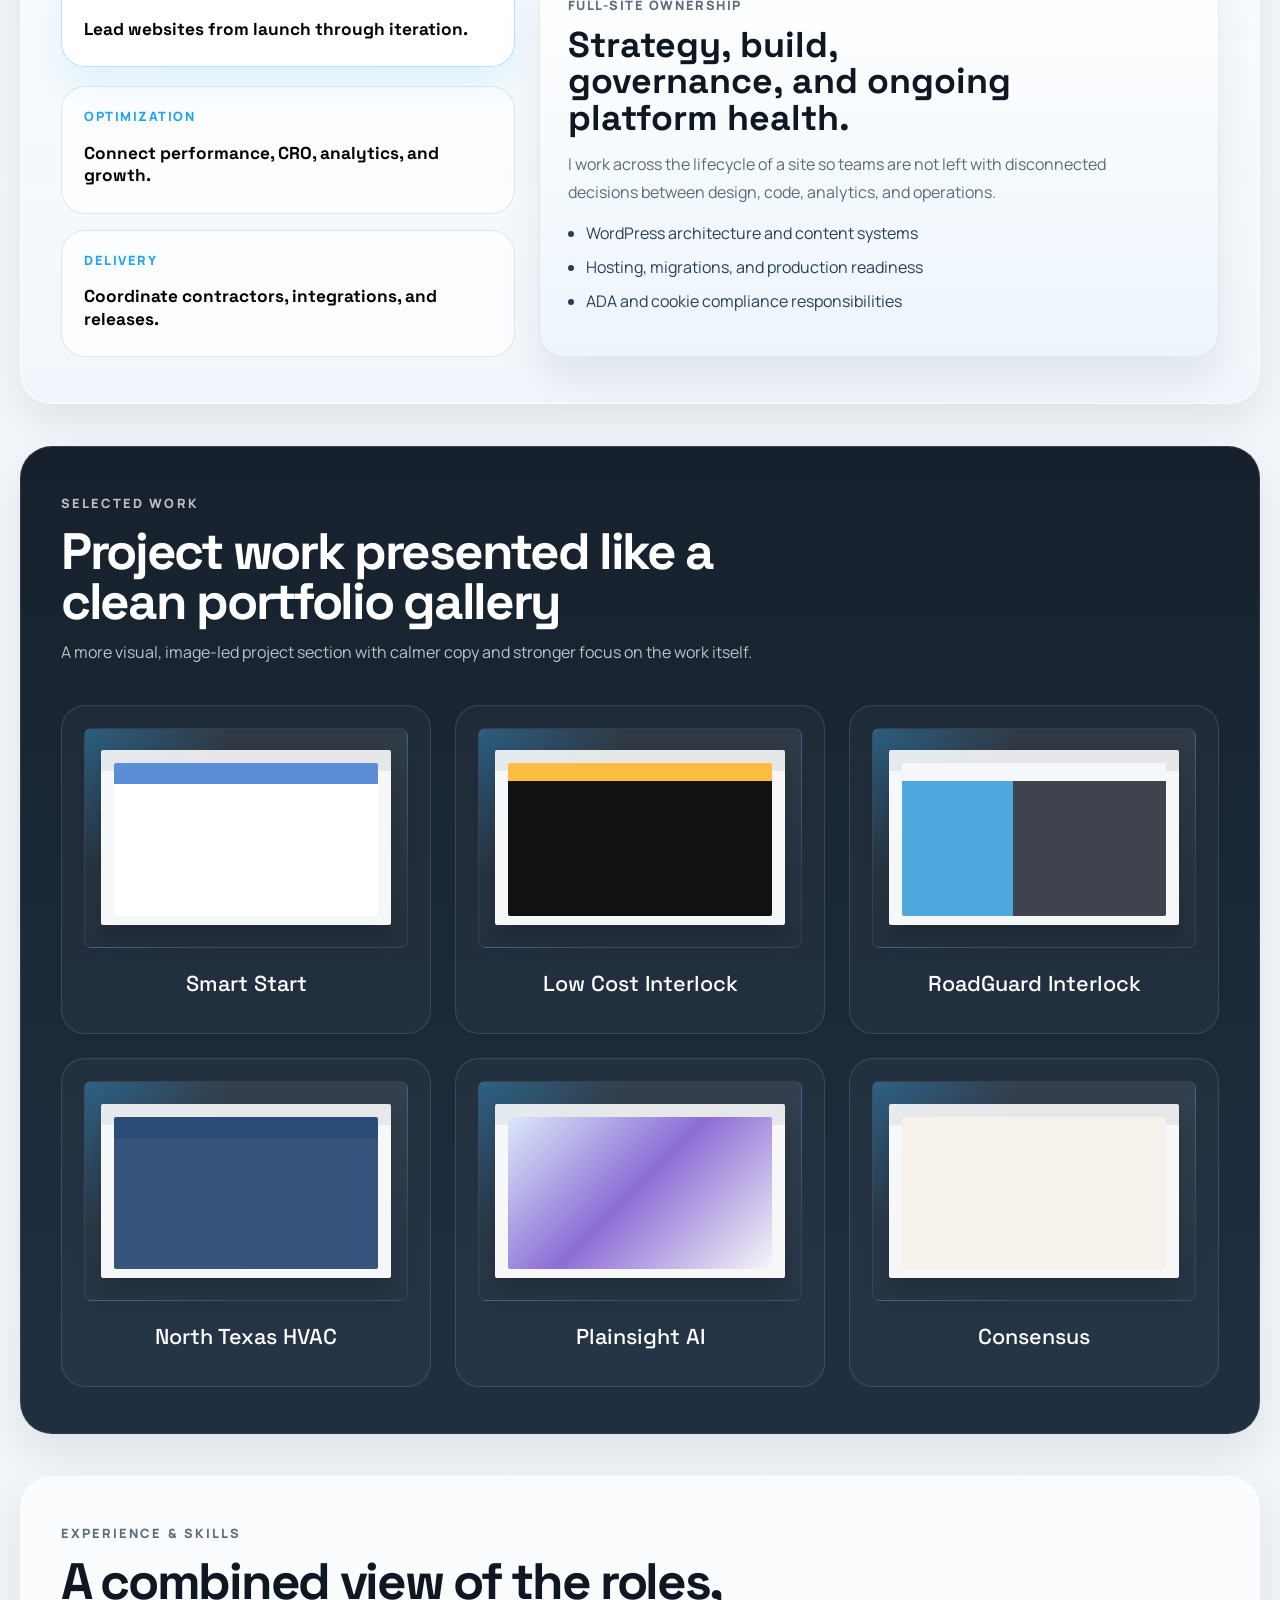
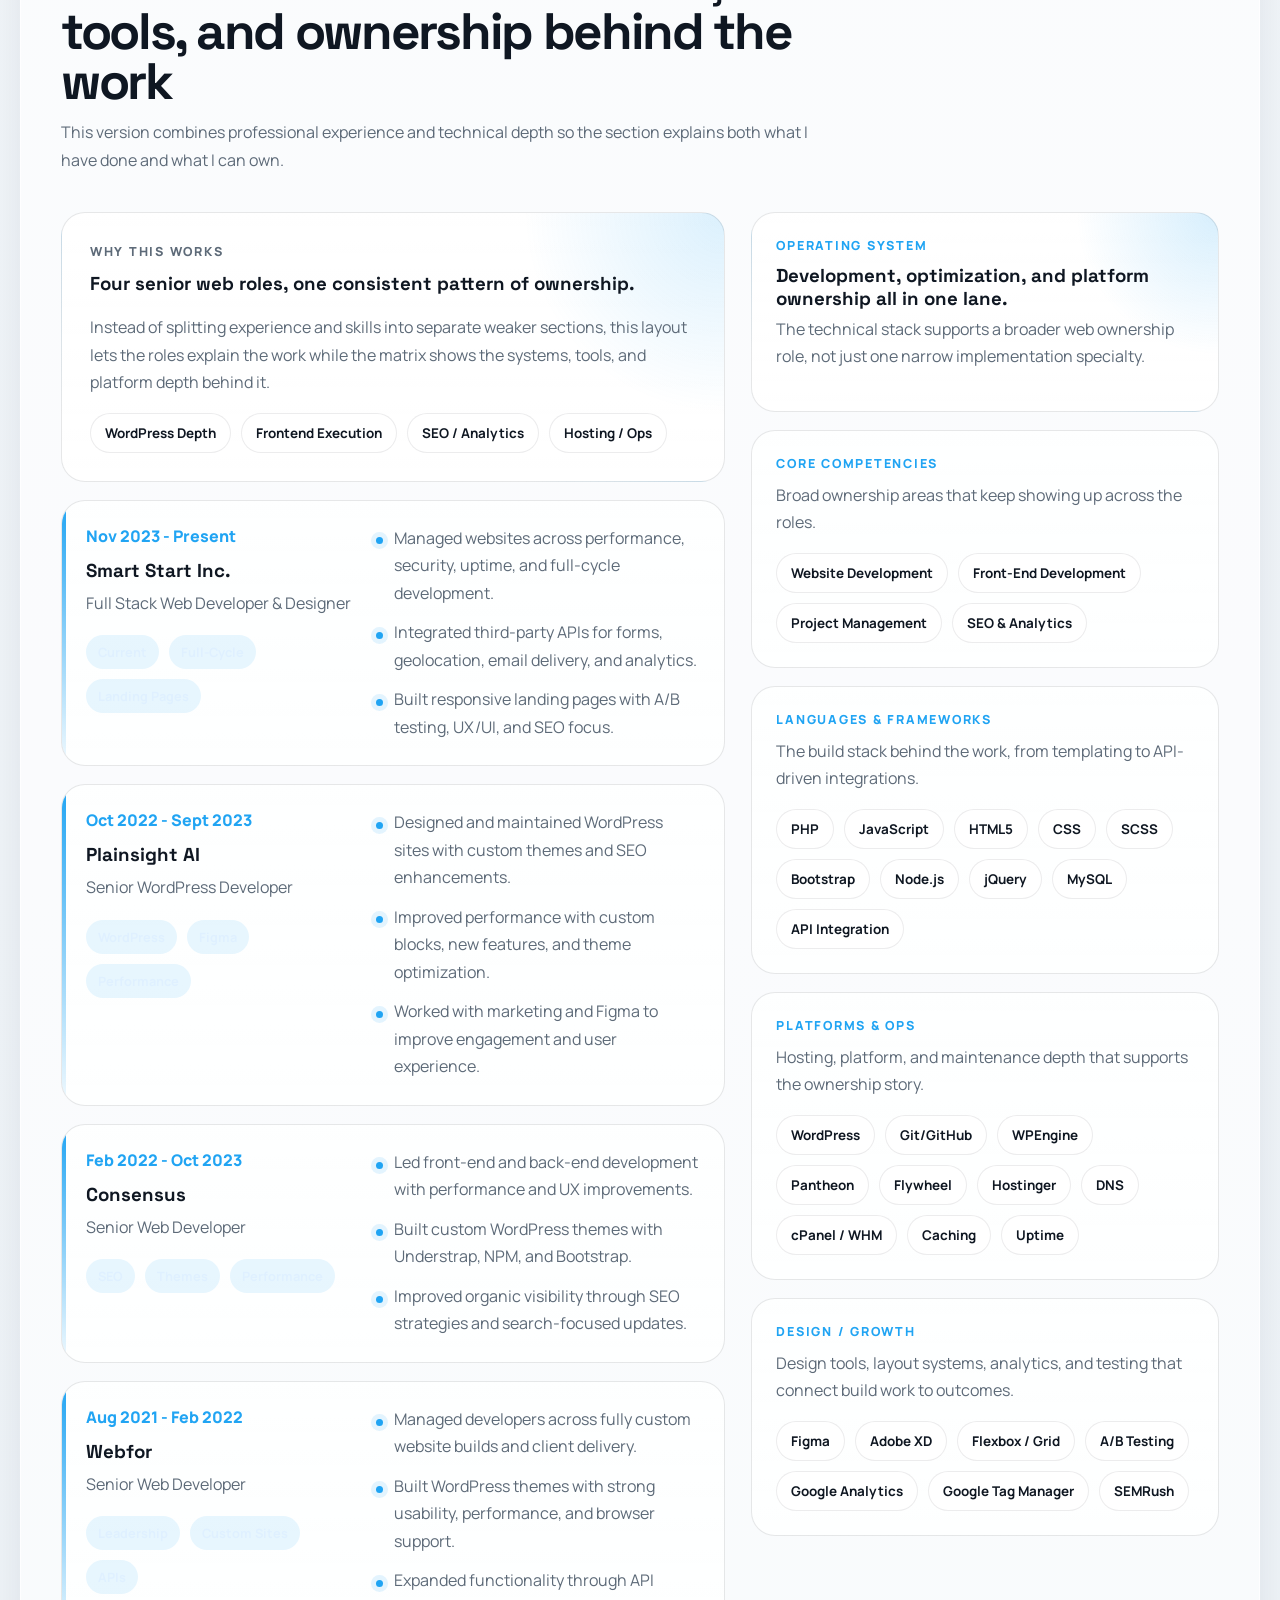
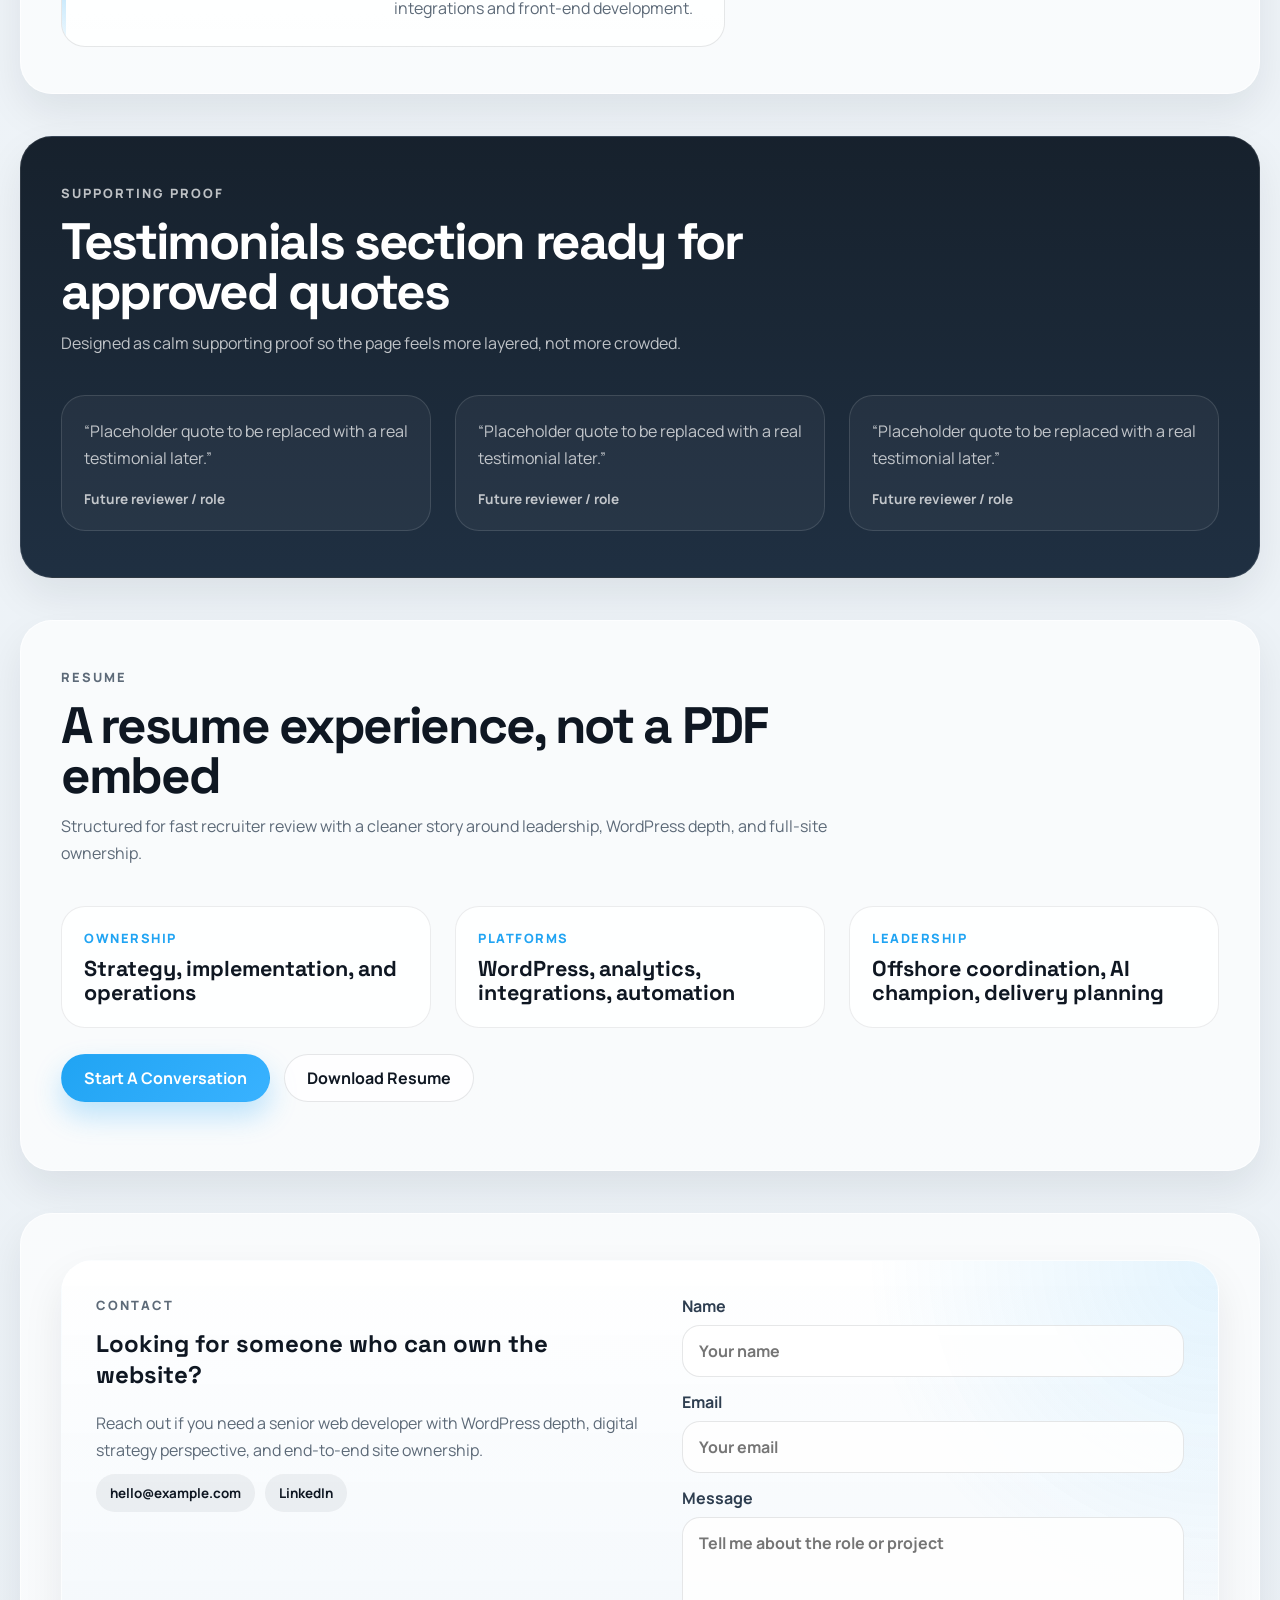
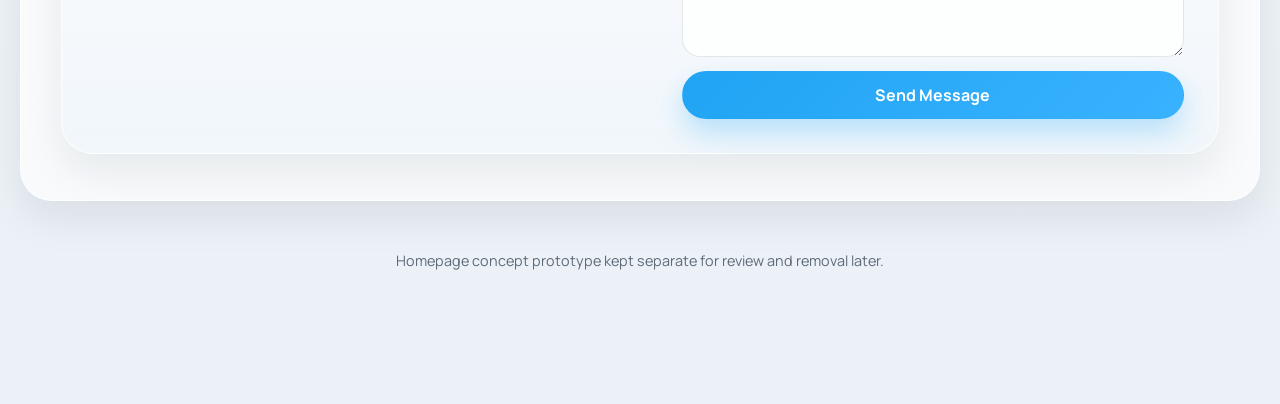
==== commit 9053476c: "🔧 Implements combined experience and skills section." ====
--- a/prototype/homepage-concept/index.html
+++ b/prototype/homepage-concept/index.html
@@ -268,115 +268,182 @@
 
         <section class="section section-experience reveal" id="experience">
           <div class="section-heading">
-            <p class="eyebrow">Experience</p>
-            <h2>Built across different environments, without losing delivery quality</h2>
+            <p class="eyebrow">Experience & Skills</p>
+            <h2>A combined view of the roles, tools, and ownership behind the work</h2>
             <p>
-              A more visual experience section that shows operating range,
-              delivery context, and where ownership expanded over time.
-            </p>
-          </div>
-
-          <div class="experience-shell">
-            <div class="experience-range">
-              <p class="experience-label">Operating Range</p>
-              <div class="experience-chips">
-                <span>In-house</span>
-                <span>Agency</span>
-                <span>Small Business</span>
-                <span>Enterprise</span>
-              </div>
-              <p class="experience-copy">
-                The value here is range. I have worked across very different
-                teams, priorities, and constraints while keeping the site work
-                grounded in performance, clarity, and practical delivery.
-              </p>
-            </div>
-
-            <div class="experience-track">
-              <article class="experience-step">
-                <span class="experience-kicker">Current Focus</span>
-                <h3>Senior-level web ownership</h3>
+              This version combines professional experience and technical depth
+              so the section explains both what I have done and what I can own.
+            </p>
+          </div>
+
+          <div class="ledger-layout-main">
+            <div class="career-ledger-main">
+              <article class="ledger-intro-main">
+                <p class="experience-label">Why This Works</p>
+                <h3>Four senior web roles, one consistent pattern of ownership.</h3>
                 <p>
-                  Leading websites across strategy, implementation, analytics,
-                  compliance, and optimization.
-                </p>
-              </article>
-
-              <article class="experience-step">
-                <span class="experience-kicker">Delivery Model</span>
-                <h3>Agency and cross-functional execution</h3>
-                <p>
-                  Working with different stakeholders, brand needs, timelines,
-                  and systems while still shipping production work.
-                </p>
-              </article>
-
-              <article class="experience-step">
-                <span class="experience-kicker">Scale Context</span>
-                <h3>From small business to enterprise</h3>
-                <p>
-                  Adapting structure, architecture, and communication to fit the
-                  organization instead of forcing one way of working.
-                </p>
-              </article>
-            </div>
-          </div>
-        </section>
-
-        <section class="section section-skills reveal">
-          <div class="section-heading">
-            <p class="eyebrow">Strengths</p>
-            <h2>More than a skills list, this is how the work comes together</h2>
-            <p>
-              A stronger capability section with larger emphasis on ownership,
-              optimization, and the systems behind the site.
-            </p>
-          </div>
-
-          <div class="strengths-bento">
-            <article class="strength-card strength-card-large">
-              <p class="strength-label">Ownership</p>
-              <h3>Full-site ownership from launch planning to ongoing operations</h3>
-              <p>
-                Strategy, builds, optimization, analytics, migrations, hosting,
-                automations, and governance all tied together instead of handled
-                as separate disconnected tasks.
-              </p>
-            </article>
-
-            <article class="strength-card">
-              <p class="strength-label">WordPress</p>
-              <h3>Deep CMS and operations experience</h3>
-              <p>Content systems, architecture, governance, integrations, and maintainable builds.</p>
-            </article>
-
-            <article class="strength-card">
-              <p class="strength-label">Optimization</p>
-              <h3>CRO, VWO, and analytics-aware execution</h3>
-              <p>Web decisions supported by testing, reporting, and measurable improvement.</p>
-            </article>
-
-            <article class="strength-card">
-              <p class="strength-label">Delivery</p>
-              <h3>Contractor and offshore coordination</h3>
-              <p>Structured delivery support through standups, planning, oversight, and integration clarity.</p>
-            </article>
-
-            <article class="strength-card strength-card-wide">
-              <p class="strength-label">Capability Map</p>
-              <div class="strength-chips">
-                <span>Frontend Craft</span>
-                <span>WordPress Depth</span>
-                <span>Digital Strategy</span>
-                <span>GA4 / GTM</span>
-                <span>Site Migrations</span>
-                <span>Hosting</span>
-                <span>Automations</span>
-                <span>ADA Compliance</span>
-                <span>Cookie Consent</span>
-                <span>AI Enablement</span>
-              </div>
-            </article>
+                  Instead of splitting experience and skills into separate weaker
+                  sections, this layout lets the roles explain the work while the
+                  matrix shows the systems, tools, and platform depth behind it.
+                </p>
+                <div class="experience-chips">
+                  <span>WordPress Depth</span>
+                  <span>Frontend Execution</span>
+                  <span>SEO / Analytics</span>
+                  <span>Hosting / Ops</span>
+                </div>
+              </article>
+
+              <article class="role-card-main">
+                <div class="role-meta-main">
+                  <p class="role-date-main">Nov 2023 - Present</p>
+                  <h3>Smart Start Inc.</h3>
+                  <p class="role-title-main">Full Stack Web Developer & Designer</p>
+                  <div class="role-tags-main">
+                    <span>Current</span>
+                    <span>Full-Cycle</span>
+                    <span>Landing Pages</span>
+                  </div>
+                </div>
+                <ul class="role-points-main">
+                  <li>Managed websites across performance, security, uptime, and full-cycle development.</li>
+                  <li>Integrated third-party APIs for forms, geolocation, email delivery, and analytics.</li>
+                  <li>Built responsive landing pages with A/B testing, UX/UI, and SEO focus.</li>
+                </ul>
+              </article>
+
+              <article class="role-card-main">
+                <div class="role-meta-main">
+                  <p class="role-date-main">Oct 2022 - Sept 2023</p>
+                  <h3>Plainsight AI</h3>
+                  <p class="role-title-main">Senior WordPress Developer</p>
+                  <div class="role-tags-main">
+                    <span>WordPress</span>
+                    <span>Figma</span>
+                    <span>Performance</span>
+                  </div>
+                </div>
+                <ul class="role-points-main">
+                  <li>Designed and maintained WordPress sites with custom themes and SEO enhancements.</li>
+                  <li>Improved performance with custom blocks, new features, and theme optimization.</li>
+                  <li>Worked with marketing and Figma to improve engagement and user experience.</li>
+                </ul>
+              </article>
+
+              <article class="role-card-main">
+                <div class="role-meta-main">
+                  <p class="role-date-main">Feb 2022 - Oct 2023</p>
+                  <h3>Consensus</h3>
+                  <p class="role-title-main">Senior Web Developer</p>
+                  <div class="role-tags-main">
+                    <span>SEO</span>
+                    <span>Themes</span>
+                    <span>Performance</span>
+                  </div>
+                </div>
+                <ul class="role-points-main">
+                  <li>Led front-end and back-end development with performance and UX improvements.</li>
+                  <li>Built custom WordPress themes with Understrap, NPM, and Bootstrap.</li>
+                  <li>Improved organic visibility through SEO strategies and search-focused updates.</li>
+                </ul>
+              </article>
+
+              <article class="role-card-main">
+                <div class="role-meta-main">
+                  <p class="role-date-main">Aug 2021 - Feb 2022</p>
+                  <h3>Webfor</h3>
+                  <p class="role-title-main">Senior Web Developer</p>
+                  <div class="role-tags-main">
+                    <span>Leadership</span>
+                    <span>Custom Sites</span>
+                    <span>APIs</span>
+                  </div>
+                </div>
+                <ul class="role-points-main">
+                  <li>Managed developers across fully custom website builds and client delivery.</li>
+                  <li>Built WordPress themes with strong usability, performance, and browser support.</li>
+                  <li>Expanded functionality through API integrations and front-end development.</li>
+                </ul>
+              </article>
+            </div>
+
+            <aside class="capability-matrix-main">
+              <div class="matrix-card-main matrix-card-featured-main">
+                <p class="experience-label">Operating System</p>
+                <h3>Development, optimization, and platform ownership all in one lane.</h3>
+                <p class="matrix-copy-main">
+                  The technical stack supports a broader web ownership role, not
+                  just one narrow implementation specialty.
+                </p>
+              </div>
+
+              <div class="matrix-card-main">
+                <p class="experience-label">Core Competencies</p>
+                <p class="matrix-copy-main">
+                  Broad ownership areas that keep showing up across the roles.
+                </p>
+                <div class="experience-chips">
+                  <span>Website Development</span>
+                  <span>Front-End Development</span>
+                  <span>Project Management</span>
+                  <span>SEO & Analytics</span>
+                </div>
+              </div>
+
+              <div class="matrix-card-main">
+                <p class="experience-label">Languages & Frameworks</p>
+                <p class="matrix-copy-main">
+                  The build stack behind the work, from templating to API-driven integrations.
+                </p>
+                <div class="experience-chips">
+                  <span>PHP</span>
+                  <span>JavaScript</span>
+                  <span>HTML5</span>
+                  <span>CSS</span>
+                  <span>SCSS</span>
+                  <span>Bootstrap</span>
+                  <span>Node.js</span>
+                  <span>jQuery</span>
+                  <span>MySQL</span>
+                  <span>API Integration</span>
+                </div>
+              </div>
+
+              <div class="matrix-card-main">
+                <p class="experience-label">Platforms & Ops</p>
+                <p class="matrix-copy-main">
+                  Hosting, platform, and maintenance depth that supports the ownership story.
+                </p>
+                <div class="experience-chips">
+                  <span>WordPress</span>
+                  <span>Git/GitHub</span>
+                  <span>WPEngine</span>
+                  <span>Pantheon</span>
+                  <span>Flywheel</span>
+                  <span>Hostinger</span>
+                  <span>DNS</span>
+                  <span>cPanel / WHM</span>
+                  <span>Caching</span>
+                  <span>Uptime</span>
+                </div>
+              </div>
+
+              <div class="matrix-card-main">
+                <p class="experience-label">Design / Growth</p>
+                <p class="matrix-copy-main">
+                  Design tools, layout systems, analytics, and testing that connect build work to outcomes.
+                </p>
+                <div class="experience-chips">
+                  <span>Figma</span>
+                  <span>Adobe XD</span>
+                  <span>Flexbox / Grid</span>
+                  <span>A/B Testing</span>
+                  <span>Google Analytics</span>
+                  <span>Google Tag Manager</span>
+                  <span>SEMRush</span>
+                </div>
+              </div>
+            </aside>
           </div>
         </section>
 
--- a/prototype/homepage-concept/styles.css
+++ b/prototype/homepage-concept/styles.css
@@ -755,23 +755,39 @@
   padding: 22px;
 }
 
-.experience-shell {
-  display: grid;
-  grid-template-columns: minmax(260px, 0.72fr) minmax(0, 1.28fr);
+.ledger-layout-main {
+  display: grid;
+  grid-template-columns: minmax(0, 1.35fr) minmax(300px, 0.95fr);
   gap: 26px;
 }
 
-.experience-range {
-  padding: 26px;
+.career-ledger-main,
+.capability-matrix-main {
+  display: grid;
+  gap: 18px;
+}
+
+.ledger-intro-main,
+.role-card-main,
+.matrix-card-main {
+  padding: 24px;
   border: 1px solid var(--line);
   border-radius: var(--radius-lg);
   background:
-    radial-gradient(circle at top right, rgba(32, 164, 243, 0.12), transparent 22%),
+    linear-gradient(180deg, rgba(255, 255, 255, 0.03), transparent),
     rgba(255, 255, 255, 0.82);
-}
-
-.experience-label,
-.strength-label {
+  box-shadow: inset 0 1px 0 rgba(255, 255, 255, 0.03);
+}
+
+.ledger-intro-main {
+  padding: 28px;
+  background:
+    radial-gradient(circle at top right, rgba(32, 164, 243, 0.16), transparent 28%),
+    linear-gradient(180deg, rgba(255, 255, 255, 0.04), transparent),
+    rgba(255, 255, 255, 0.86);
+}
+
+.experience-label {
   margin-bottom: 10px;
   color: var(--accent);
   font-size: 0.78rem;
@@ -781,18 +797,17 @@
 }
 
 .experience-chips,
-.strength-chips {
+.role-tags-main {
   display: flex;
   flex-wrap: wrap;
   gap: 10px;
 }
 
 .experience-chips {
-  margin-bottom: 18px;
-}
-
-.experience-chips span,
-.strength-chips span {
+  margin-top: 16px;
+}
+
+.experience-chips span {
   padding: 10px 14px;
   border: 1px solid rgba(15, 23, 34, 0.08);
   border-radius: 999px;
@@ -801,115 +816,111 @@
   font-weight: 700;
 }
 
-.experience-copy {
+.ledger-intro-main p,
+.matrix-copy-main,
+.role-title-main,
+.role-points-main li {
   color: var(--text-soft);
-  line-height: 1.75;
-}
-
-.experience-track {
+  line-height: 1.72;
+}
+
+.role-card-main {
   position: relative;
   display: grid;
-  grid-template-columns: repeat(3, minmax(0, 1fr));
-  gap: 18px;
-}
-
-.experience-track::before {
-  content: "";
-  position: absolute;
-  left: 4%;
-  right: 4%;
-  top: 50%;
-  height: 1px;
-  background: linear-gradient(90deg, transparent, rgba(32, 164, 243, 0.35), transparent);
-}
-
-.experience-step {
-  position: relative;
-  padding: 28px 24px 24px;
-  border: 1px solid var(--line);
-  border-radius: var(--radius-lg);
-  background: rgba(255, 255, 255, 0.86);
-  box-shadow: 0 18px 34px rgba(15, 23, 34, 0.06);
-}
-
-.experience-step::before {
-  content: "";
-  position: absolute;
-  top: -7px;
-  left: 24px;
-  width: 14px;
-  height: 14px;
-  border-radius: 50%;
-  background: var(--accent);
-  box-shadow: 0 0 0 6px rgba(32, 164, 243, 0.12);
-}
-
-.experience-kicker {
-  display: inline-block;
-  margin-bottom: 14px;
-  color: var(--accent);
-  font-size: 0.78rem;
-  font-weight: 800;
-  letter-spacing: 0.14em;
-  text-transform: uppercase;
-}
-
-.experience-step h3 {
-  margin-bottom: 12px;
-  font-size: 1.28rem;
-  line-height: 1.12;
-}
-
-.experience-step p,
-.strength-card p {
-  color: var(--text-soft);
-  line-height: 1.7;
-}
-
-.strengths-bento {
-  display: grid;
-  grid-template-columns: 1.35fr 1fr 1fr;
-  gap: 18px;
-}
-
-.strength-card {
-  padding: 24px;
-  border: 1px solid var(--line);
-  border-radius: var(--radius-lg);
-  background: rgba(255, 255, 255, 0.8);
-  box-shadow: 0 18px 34px rgba(15, 23, 34, 0.05);
+  grid-template-columns: minmax(220px, 0.9fr) minmax(0, 1.1fr);
+  gap: 24px;
+  overflow: hidden;
   transition:
     transform 180ms ease,
     border-color 180ms ease,
     box-shadow 180ms ease;
 }
 
-.strength-card:hover,
-.strength-card:focus-within {
-  transform: translateY(-4px);
+.role-card-main::before {
+  content: "";
+  position: absolute;
+  inset: 0 auto 0 0;
+  width: 4px;
+  background: linear-gradient(180deg, var(--accent), rgba(32, 164, 243, 0.06));
+}
+
+.role-card-main:hover,
+.role-card-main:focus-within,
+.matrix-card-main:hover,
+.matrix-card-main:focus-within {
+  transform: translateY(-3px);
   border-color: rgba(32, 164, 243, 0.22);
-  box-shadow: 0 20px 38px rgba(32, 164, 243, 0.08);
-}
-
-.strength-card h3 {
-  margin-bottom: 12px;
-  font-size: 1.32rem;
-  line-height: 1.1;
-}
-
-.strength-card-large {
-  grid-row: span 2;
-  background:
-    radial-gradient(circle at top right, rgba(32, 164, 243, 0.16), transparent 24%),
-    rgba(255, 255, 255, 0.9);
-}
-
-.strength-card-wide {
-  grid-column: span 2;
-}
-
-.strength-card-wide .strength-chips {
+  box-shadow:
+    inset 0 1px 0 rgba(255, 255, 255, 0.03),
+    0 24px 50px rgba(15, 23, 34, 0.12);
+}
+
+.role-date-main {
+  margin: 0 0 12px;
+  color: var(--accent);
+  font-weight: 800;
+}
+
+.role-meta-main h3,
+.matrix-card-main h3 {
+  margin-bottom: 6px;
+}
+
+.role-title-main {
+  margin-top: 8px;
+}
+
+.role-tags-main {
+  margin-top: 18px;
+}
+
+.role-tags-main span {
+  padding: 8px 12px;
+  border-radius: 999px;
+  background: rgba(32, 164, 243, 0.1);
+  color: #dff0ff;
+  font-size: 0.8rem;
+  font-weight: 700;
+}
+
+.role-points-main {
+  margin: 0;
+  padding: 0;
+  list-style: none;
+}
+
+.role-points-main li {
+  position: relative;
+  padding-left: 18px;
+}
+
+.role-points-main li + li {
   margin-top: 12px;
+}
+
+.role-points-main li::before {
+  content: "";
+  position: absolute;
+  left: 0;
+  top: 0.8em;
+  width: 7px;
+  height: 7px;
+  border-radius: 50%;
+  background: var(--accent);
+  box-shadow: 0 0 0 5px rgba(32, 164, 243, 0.12);
+}
+
+.capability-matrix-main {
+  align-content: start;
+  position: sticky;
+  top: 24px;
+}
+
+.matrix-card-featured-main {
+  background:
+    radial-gradient(circle at top right, rgba(32, 164, 243, 0.18), transparent 28%),
+    linear-gradient(180deg, rgba(255, 255, 255, 0.04), transparent),
+    rgba(255, 255, 255, 0.86);
 }
 
 .testimonial-grid {
@@ -1041,12 +1052,9 @@
   .resume-preview,
   .testimonial-grid,
   .systems-layout,
-  .experience-shell {
+  .ledger-layout-main,
+  .role-card-main {
     grid-template-columns: 1fr;
-  }
-
-  .strengths-bento {
-    grid-template-columns: 1fr 1fr;
   }
 
   .proof-strip {
@@ -1119,24 +1127,13 @@
     grid-template-columns: 1fr;
   }
 
-  .experience-track,
-  .strengths-bento {
-    grid-template-columns: 1fr;
-  }
-
-  .experience-track::before {
-    display: none;
-  }
-
-  .strength-card-large,
-  .strength-card-wide {
-    grid-row: auto;
-    grid-column: auto;
-  }
-
   .timeline-item {
     grid-template-columns: 1fr;
     gap: 10px;
+  }
+
+  .capability-matrix-main {
+    position: static;
   }
 }
 
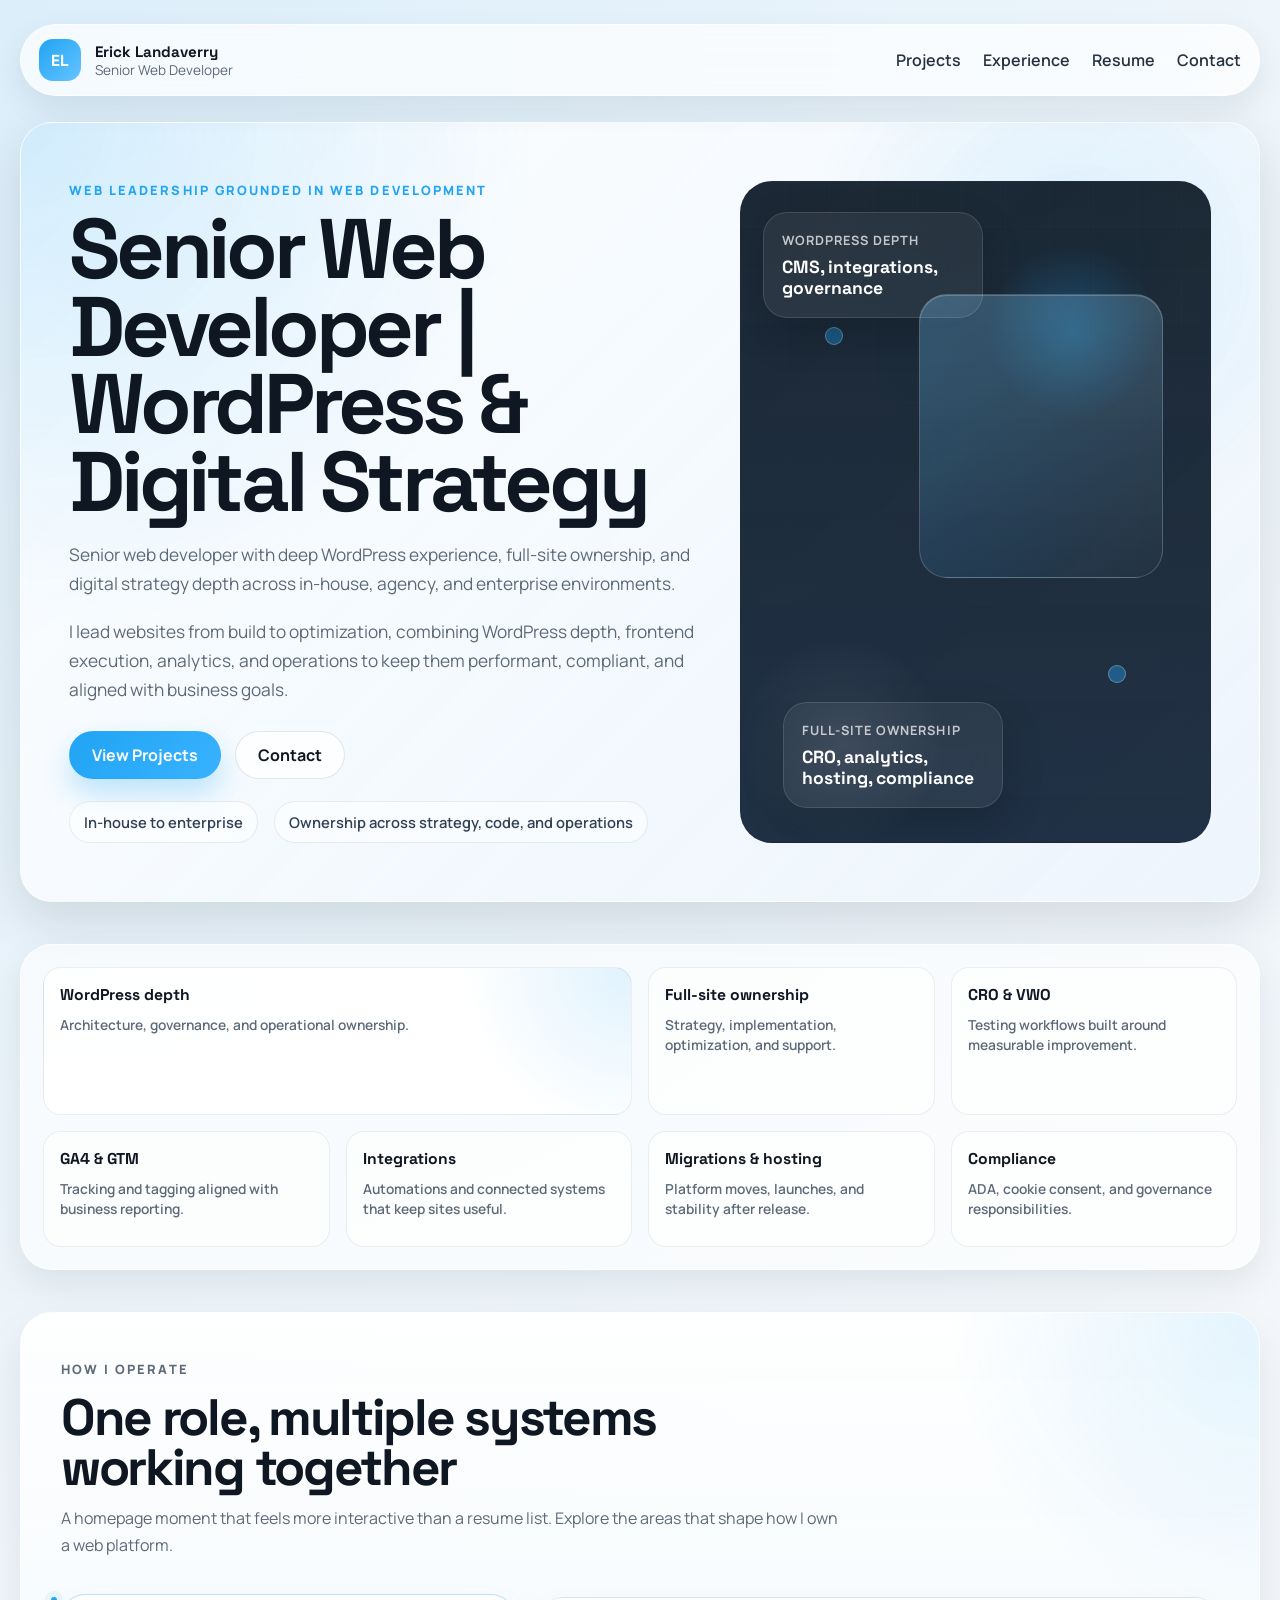
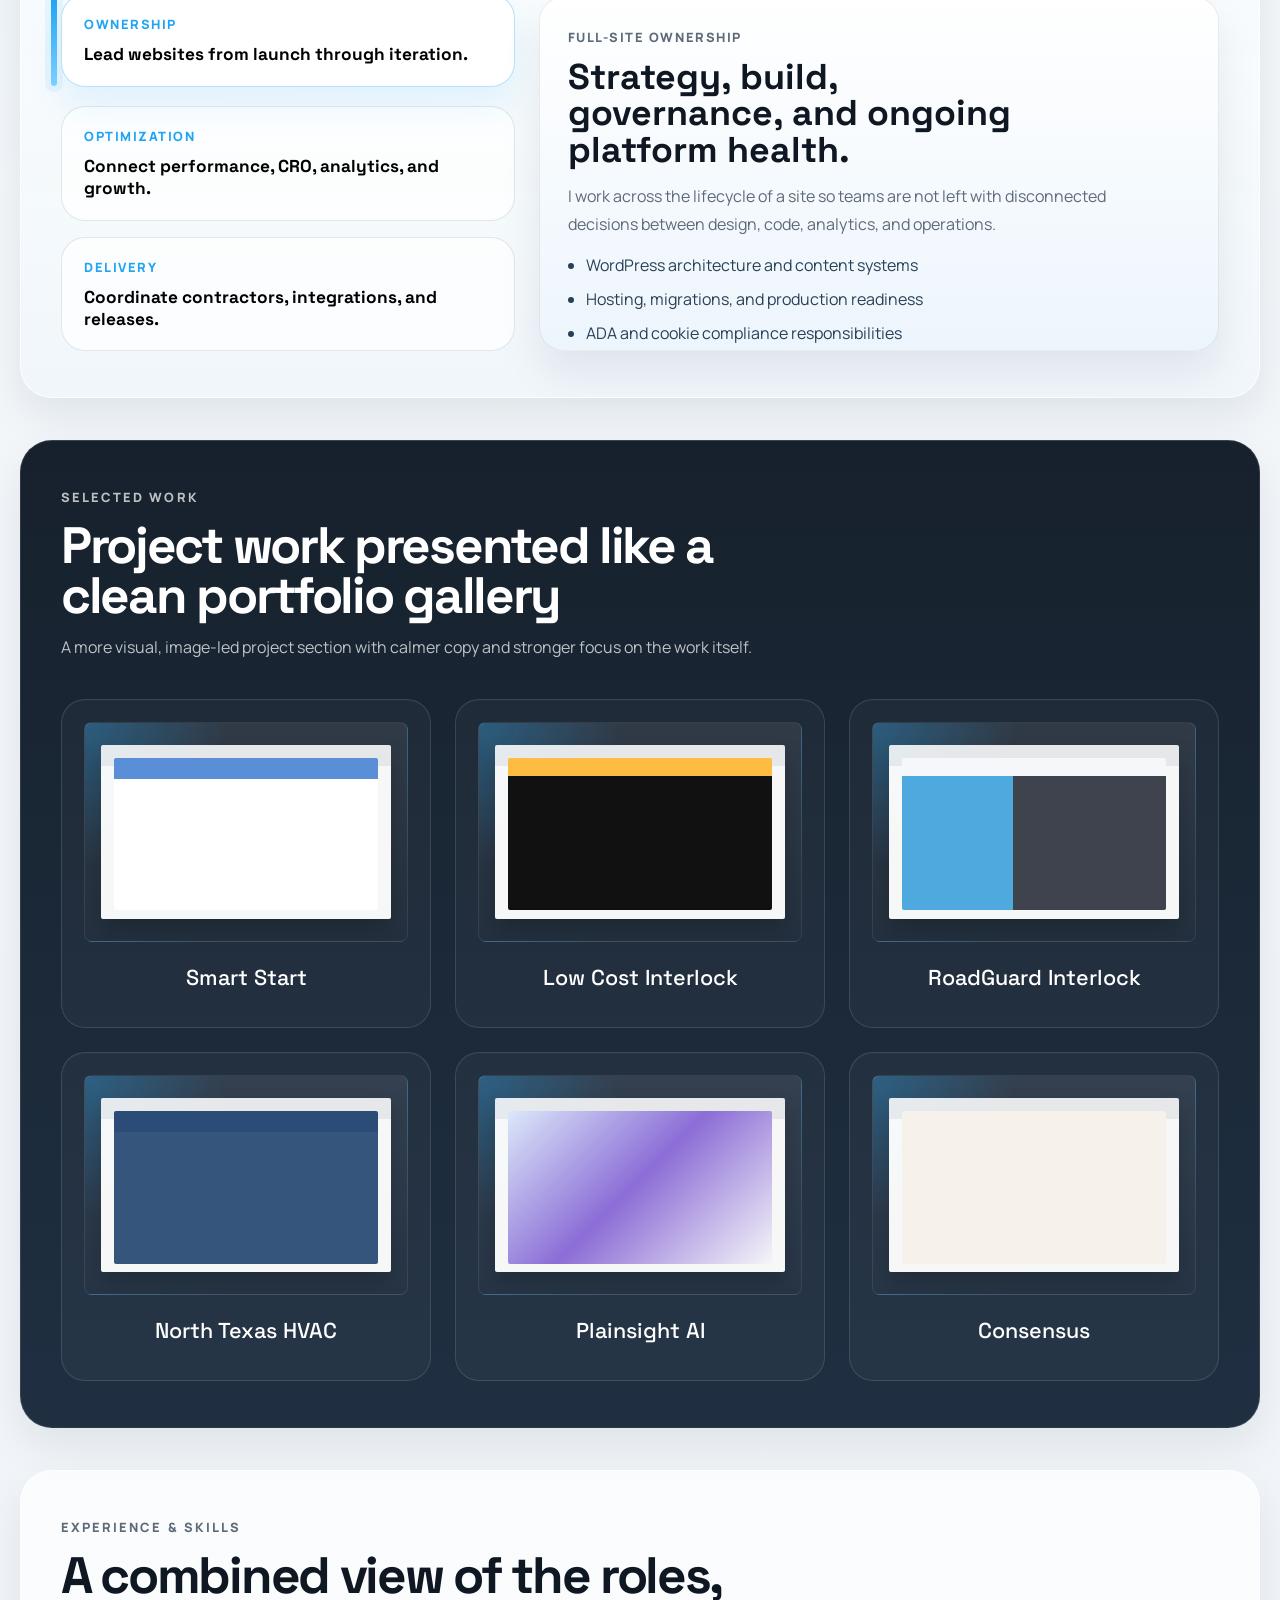
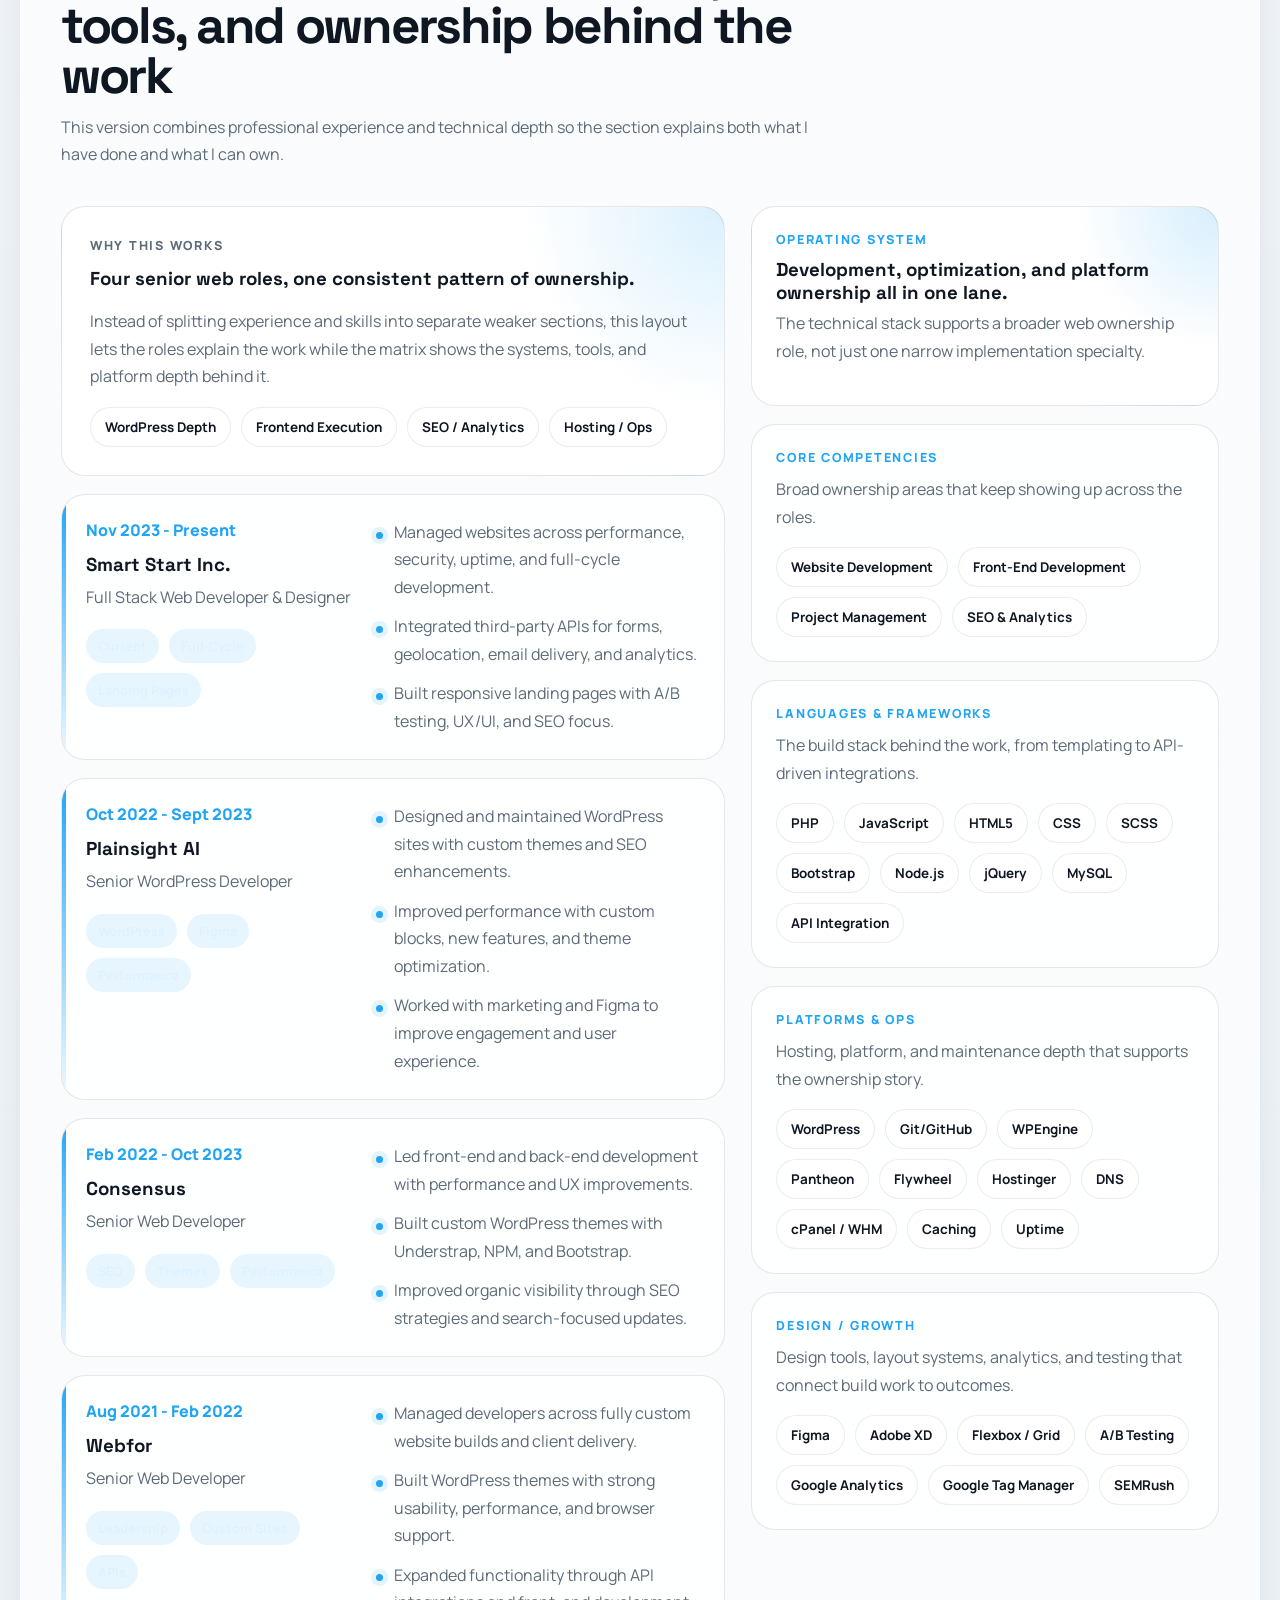
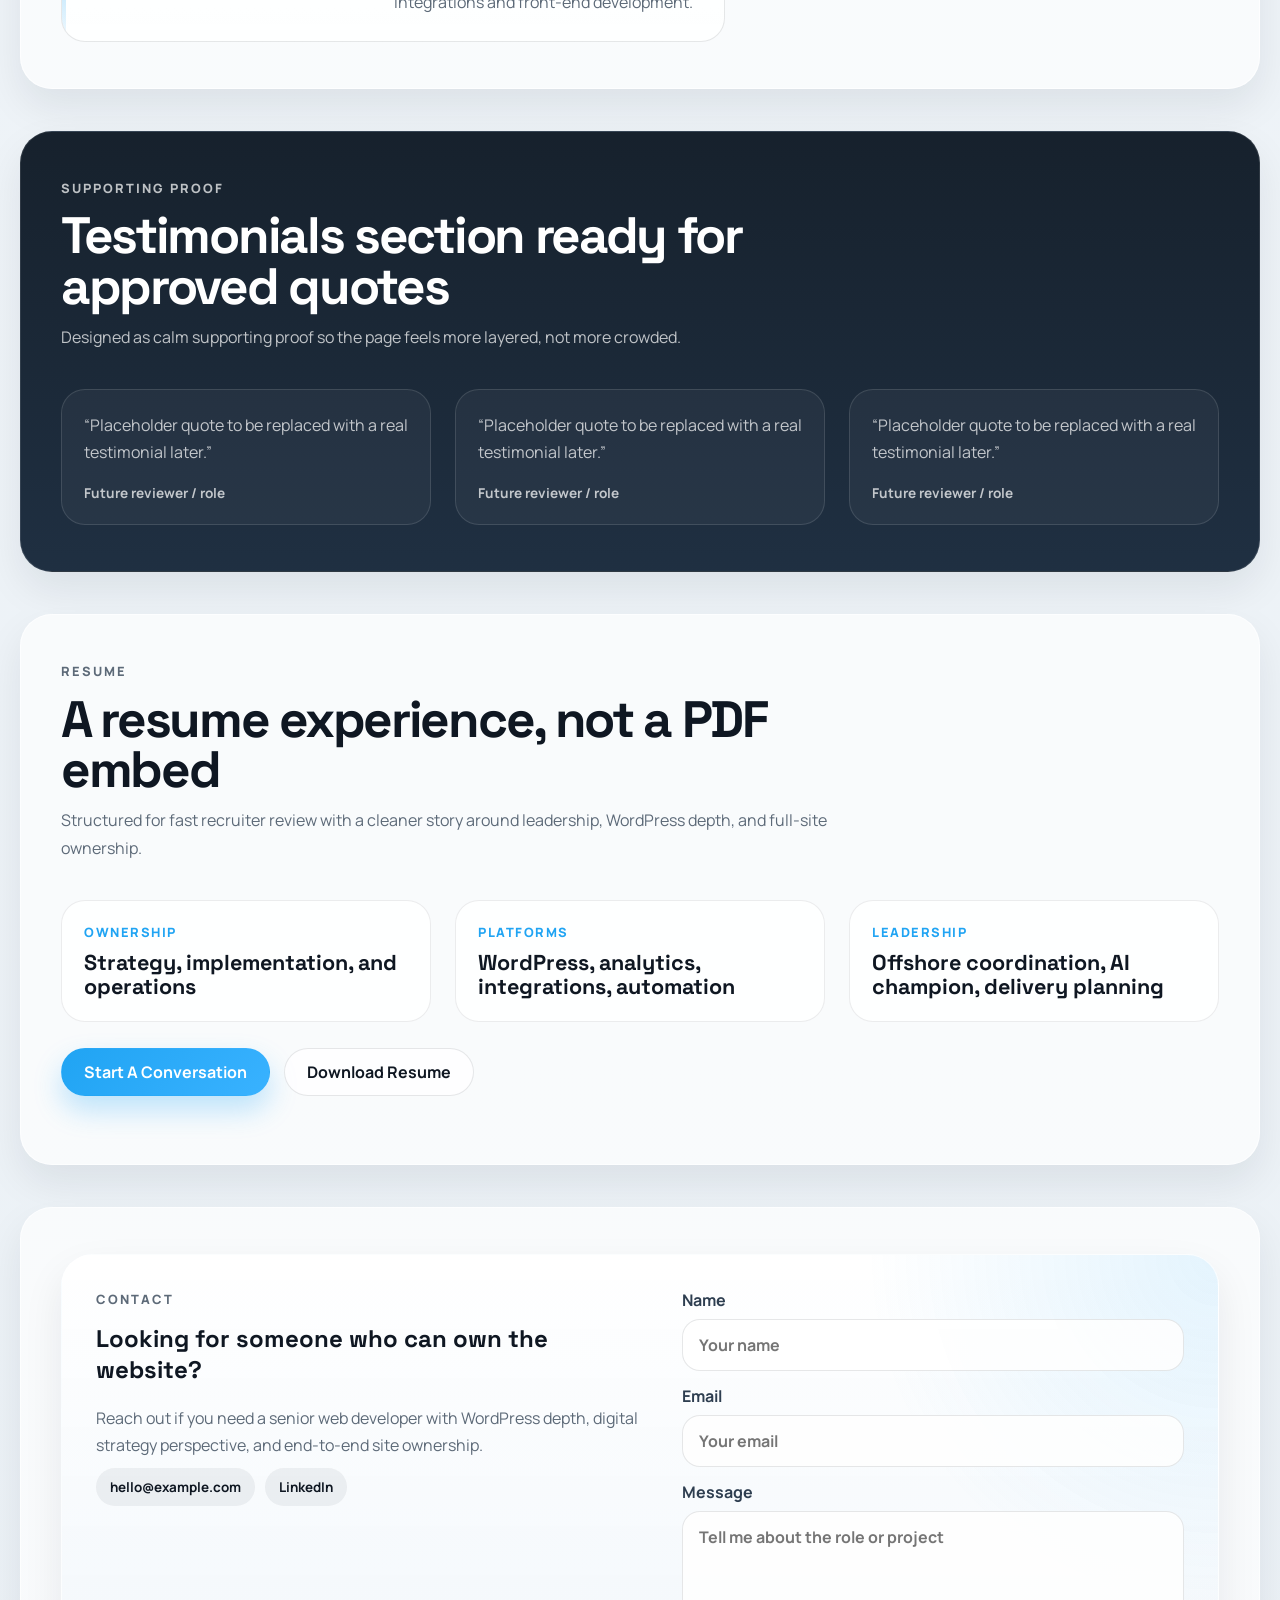
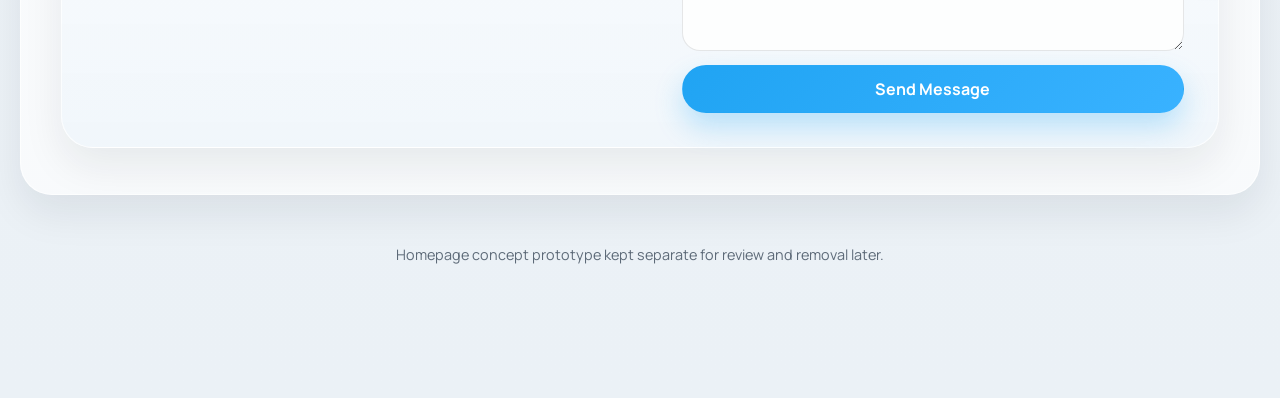
==== commit 204a968e: "🔧 Refines homepage motion and polish." ====
--- a/prototype/homepage-concept/index.html
+++ b/prototype/homepage-concept/index.html
@@ -74,6 +74,9 @@
 
           <div class="hero-visual" aria-hidden="true">
             <div class="visual-frame">
+              <div class="visual-grid"></div>
+              <div class="visual-ping ping-a"></div>
+              <div class="visual-ping ping-b"></div>
               <div class="visual-card card-a">
                 <span>WordPress Depth</span>
                 <strong>CMS, integrations, governance</strong>
@@ -88,11 +91,11 @@
         </section>
 
         <section class="proof-strip reveal">
-          <article class="proof-item">
+          <article class="proof-item proof-item-featured">
             <strong>WordPress depth</strong>
             <span>Architecture, governance, and operational ownership.</span>
           </article>
-          <article class="proof-item">
+          <article class="proof-item proof-item-tall">
             <strong>Full-site ownership</strong>
             <span>Strategy, implementation, optimization, and support.</span>
           </article>
@@ -130,6 +133,7 @@
 
           <div class="systems-layout">
             <div class="systems-cards" role="tablist" aria-label="Work systems">
+              <span class="systems-indicator" aria-hidden="true"></span>
               <button
                 class="system-card is-active"
                 type="button"
@@ -222,42 +226,42 @@
           </div>
 
           <div class="projects-grid">
-            <article class="project-card project-card-gallery">
+            <article class="project-card project-card-gallery project-card-premium">
               <div class="project-media media-smartstart"></div>
               <div class="project-body">
                 <h3>Smart Start</h3>
               </div>
             </article>
 
-            <article class="project-card project-card-gallery">
+            <article class="project-card project-card-gallery project-card-premium">
               <div class="project-media media-lowcost"></div>
               <div class="project-body">
                 <h3>Low Cost Interlock</h3>
               </div>
             </article>
 
-            <article class="project-card project-card-gallery">
+            <article class="project-card project-card-gallery project-card-premium">
               <div class="project-media media-roadguard"></div>
               <div class="project-body">
                 <h3>RoadGuard Interlock</h3>
               </div>
             </article>
 
-            <article class="project-card project-card-gallery">
+            <article class="project-card project-card-gallery project-card-premium">
               <div class="project-media media-hvac"></div>
               <div class="project-body">
                 <h3>North Texas HVAC</h3>
               </div>
             </article>
 
-            <article class="project-card project-card-gallery">
+            <article class="project-card project-card-gallery project-card-premium">
               <div class="project-media media-plainsight"></div>
               <div class="project-body">
                 <h3>Plainsight AI</h3>
               </div>
             </article>
 
-            <article class="project-card project-card-gallery">
+            <article class="project-card project-card-gallery project-card-premium">
               <div class="project-media media-consensus"></div>
               <div class="project-body">
                 <h3>Consensus</h3>
--- a/prototype/homepage-concept/styles.css
+++ b/prototype/homepage-concept/styles.css
@@ -179,6 +179,7 @@
   overflow: hidden;
   background:
     radial-gradient(circle at top left, rgba(32, 164, 243, 0.2), transparent 35%),
+    radial-gradient(circle at 85% 18%, rgba(32, 164, 243, 0.12), transparent 22%),
     linear-gradient(135deg, rgba(255, 255, 255, 0.92), rgba(236, 244, 252, 0.84));
   border: 1px solid rgba(255, 255, 255, 0.7);
   box-shadow: var(--shadow);
@@ -317,6 +318,7 @@
   background:
     linear-gradient(180deg, rgba(13, 24, 36, 0.92), rgba(21, 38, 59, 0.95)),
     linear-gradient(135deg, rgba(32, 164, 243, 0.25), transparent);
+  isolation: isolate;
 }
 
 .visual-frame::before,
@@ -333,6 +335,7 @@
   width: 180px;
   height: 180px;
   background: radial-gradient(circle, var(--accent-glow), transparent 68%);
+  animation: driftGlow 9s ease-in-out infinite;
 }
 
 .visual-frame::after {
@@ -341,6 +344,40 @@
   width: 240px;
   height: 240px;
   background: radial-gradient(circle, rgba(255, 255, 255, 0.08), transparent 64%);
+  animation: driftGlow 11s ease-in-out infinite reverse;
+}
+
+.visual-grid {
+  position: absolute;
+  inset: 0;
+  background-image:
+    linear-gradient(rgba(255, 255, 255, 0.055) 1px, transparent 1px),
+    linear-gradient(90deg, rgba(255, 255, 255, 0.05) 1px, transparent 1px);
+  background-size: 44px 44px;
+  mask-image: linear-gradient(180deg, rgba(0, 0, 0, 0.88), transparent 92%);
+  opacity: 0.28;
+}
+
+.visual-ping {
+  position: absolute;
+  width: 18px;
+  height: 18px;
+  border-radius: 50%;
+  border: 1px solid rgba(255, 255, 255, 0.28);
+  background: rgba(32, 164, 243, 0.4);
+  box-shadow: 0 0 0 0 rgba(32, 164, 243, 0.32);
+  animation: pulsePing 3.4s ease-out infinite;
+}
+
+.ping-a {
+  left: 18%;
+  top: 22%;
+}
+
+.ping-b {
+  right: 18%;
+  bottom: 24%;
+  animation-delay: 1.2s;
 }
 
 .portrait-orb {
@@ -355,6 +392,7 @@
     linear-gradient(180deg, rgba(255, 255, 255, 0.12), rgba(255, 255, 255, 0.02)),
     linear-gradient(135deg, rgba(32, 164, 243, 0.22), rgba(255, 255, 255, 0));
   box-shadow: inset 0 1px 0 rgba(255, 255, 255, 0.2);
+  animation: orbFloat 10s ease-in-out infinite;
 }
 
 .visual-card {
@@ -368,6 +406,7 @@
   color: white;
   background: rgba(255, 255, 255, 0.06);
   backdrop-filter: blur(16px);
+  box-shadow: 0 16px 38px rgba(3, 11, 19, 0.24);
 }
 
 .visual-card span {
@@ -386,11 +425,13 @@
 .card-a {
   left: 22px;
   top: 30px;
+  animation: cardFloatA 8s ease-in-out infinite;
 }
 
 .card-b {
   left: 42px;
   bottom: 34px;
+  animation: cardFloatB 9s ease-in-out infinite;
 }
 
 .proof-strip {
@@ -415,6 +456,17 @@
     background 180ms ease;
 }
 
+.proof-item-featured {
+  grid-column: span 2;
+  background:
+    radial-gradient(circle at top right, rgba(32, 164, 243, 0.14), transparent 28%),
+    rgba(255, 255, 255, 0.9);
+}
+
+.proof-item-tall {
+  min-height: 148px;
+}
+
 .proof-item:hover,
 .proof-item:focus-within {
   transform: translateY(-4px);
@@ -496,8 +548,23 @@
 }
 
 .systems-cards {
+  position: relative;
   display: grid;
   gap: 16px;
+}
+
+.systems-indicator {
+  position: absolute;
+  left: -10px;
+  width: 6px;
+  height: 72px;
+  border-radius: 999px;
+  background: linear-gradient(180deg, var(--accent), #7fd2ff);
+  box-shadow: 0 0 0 6px rgba(32, 164, 243, 0.08);
+  transition:
+    transform 220ms ease,
+    height 220ms ease,
+    opacity 220ms ease;
 }
 
 .system-card,
@@ -544,21 +611,30 @@
 
 .systems-display {
   position: relative;
-  min-height: 100%;
+  min-height: 320px;
 }
 
 .systems-panel {
-  display: none;
+  position: absolute;
+  inset: 0;
   height: 100%;
   padding: 28px;
   border: 1px solid rgba(15, 23, 34, 0.08);
   background:
     linear-gradient(180deg, rgba(255, 255, 255, 0.92), rgba(236, 244, 252, 0.9));
   box-shadow: 0 22px 40px rgba(15, 23, 34, 0.08);
+  opacity: 0;
+  pointer-events: none;
+  transform: translateY(12px) scale(0.985);
+  transition:
+    opacity 220ms ease,
+    transform 220ms ease;
 }
 
 .systems-panel.is-active {
-  display: block;
+  opacity: 1;
+  pointer-events: auto;
+  transform: translateY(0) scale(1);
 }
 
 .systems-label {
@@ -606,6 +682,8 @@
     transform 220ms ease,
     border-color 220ms ease,
     box-shadow 220ms ease;
+  --spotlight-x: 50%;
+  --spotlight-y: 50%;
 }
 
 .project-card:hover,
@@ -625,6 +703,7 @@
     radial-gradient(circle at top left, rgba(32, 164, 243, 0.32), transparent 36%),
     linear-gradient(180deg, rgba(255, 255, 255, 0.08), rgba(255, 255, 255, 0.01));
   transition: transform 220ms ease;
+  overflow: hidden;
 }
 
 .project-card:hover .project-media,
@@ -637,9 +716,35 @@
   box-shadow: inset 0 1px 0 rgba(255, 255, 255, 0.02);
 }
 
+.project-card-premium::before {
+  content: "";
+  position: absolute;
+  inset: 0;
+  background:
+    radial-gradient(
+      240px circle at var(--spotlight-x) var(--spotlight-y),
+      rgba(32, 164, 243, 0.18),
+      transparent 58%
+    );
+  opacity: 0;
+  transition: opacity 220ms ease;
+  pointer-events: none;
+}
+
+.project-card-premium:hover::before,
+.project-card-premium:focus-within::before {
+  opacity: 1;
+}
+
 .project-card-gallery .project-body {
   padding: 24px 22px 28px;
   text-align: center;
+  transition: transform 220ms ease;
+}
+
+.project-card-premium:hover .project-body,
+.project-card-premium:focus-within .project-body {
+  transform: translateY(-2px);
 }
 
 .project-card-gallery h3 {
@@ -708,6 +813,55 @@
   background:
     linear-gradient(180deg, #f6f2eb 0 100%),
     linear-gradient(90deg, transparent 0 10%, rgba(255, 137, 68, 0.9) 10% 12%, transparent 12% 100%);
+}
+
+@keyframes orbFloat {
+  0%,
+  100% {
+    transform: translateY(0) rotate(0deg);
+  }
+  50% {
+    transform: translateY(-10px) rotate(-1.5deg);
+  }
+}
+
+@keyframes cardFloatA {
+  0%,
+  100% {
+    transform: translateY(0);
+  }
+  50% {
+    transform: translateY(-10px);
+  }
+}
+
+@keyframes cardFloatB {
+  0%,
+  100% {
+    transform: translateY(0);
+  }
+  50% {
+    transform: translateY(12px);
+  }
+}
+
+@keyframes driftGlow {
+  0%,
+  100% {
+    transform: translate3d(0, 0, 0);
+  }
+  50% {
+    transform: translate3d(10px, -12px, 0);
+  }
+}
+
+@keyframes pulsePing {
+  0% {
+    box-shadow: 0 0 0 0 rgba(32, 164, 243, 0.36);
+  }
+  100% {
+    box-shadow: 0 0 0 28px rgba(32, 164, 243, 0);
+  }
 }
 
 .project-body {
@@ -1043,6 +1197,14 @@
     opacity: 1;
     transform: none;
   }
+
+  .visual-frame::before,
+  .visual-frame::after,
+  .portrait-orb,
+  .visual-card,
+  .visual-ping {
+    animation: none !important;
+  }
 }
 
 @media (max-width: 1080px) {
@@ -1059,6 +1221,10 @@
 
   .proof-strip {
     grid-template-columns: repeat(3, minmax(0, 1fr));
+  }
+
+  .proof-item-featured {
+    grid-column: span 1;
   }
 
   .visual-frame {
@@ -1127,6 +1293,10 @@
     grid-template-columns: 1fr;
   }
 
+  .systems-indicator {
+    display: none;
+  }
+
   .timeline-item {
     grid-template-columns: 1fr;
     gap: 10px;
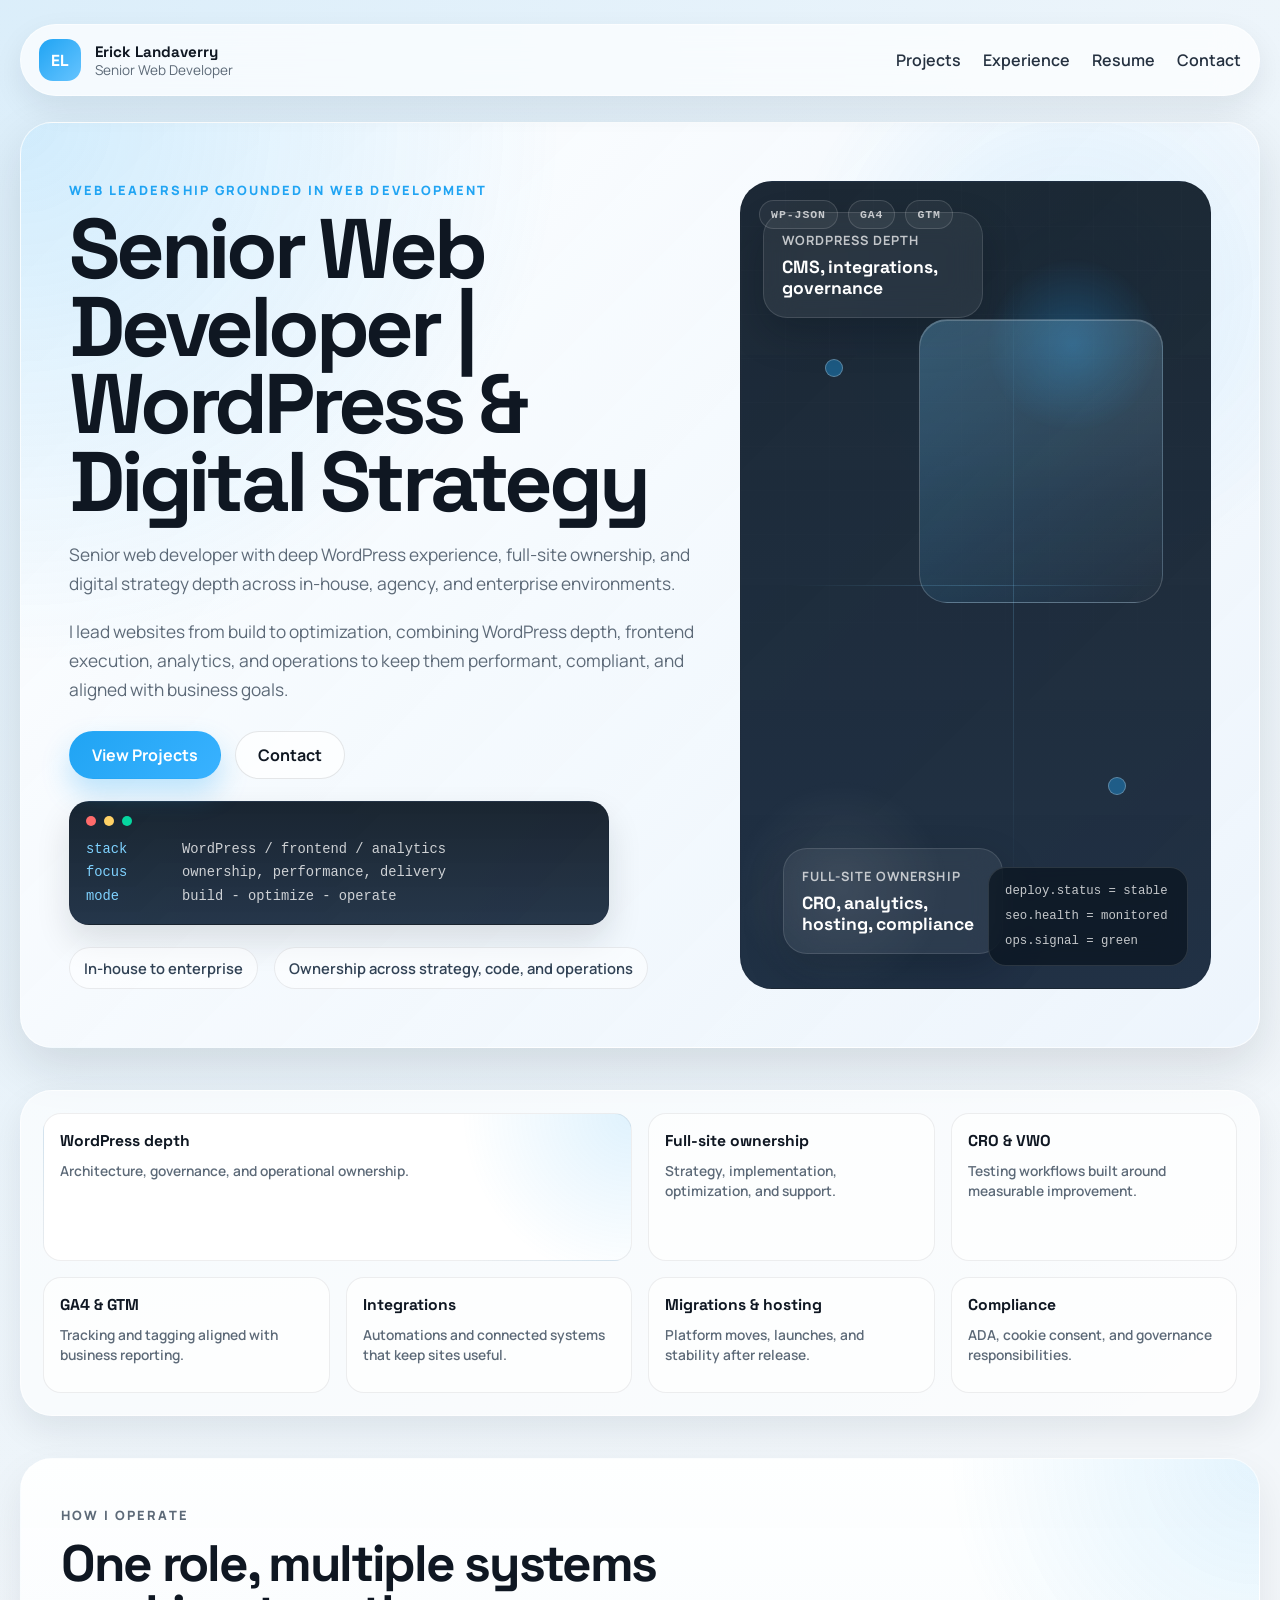
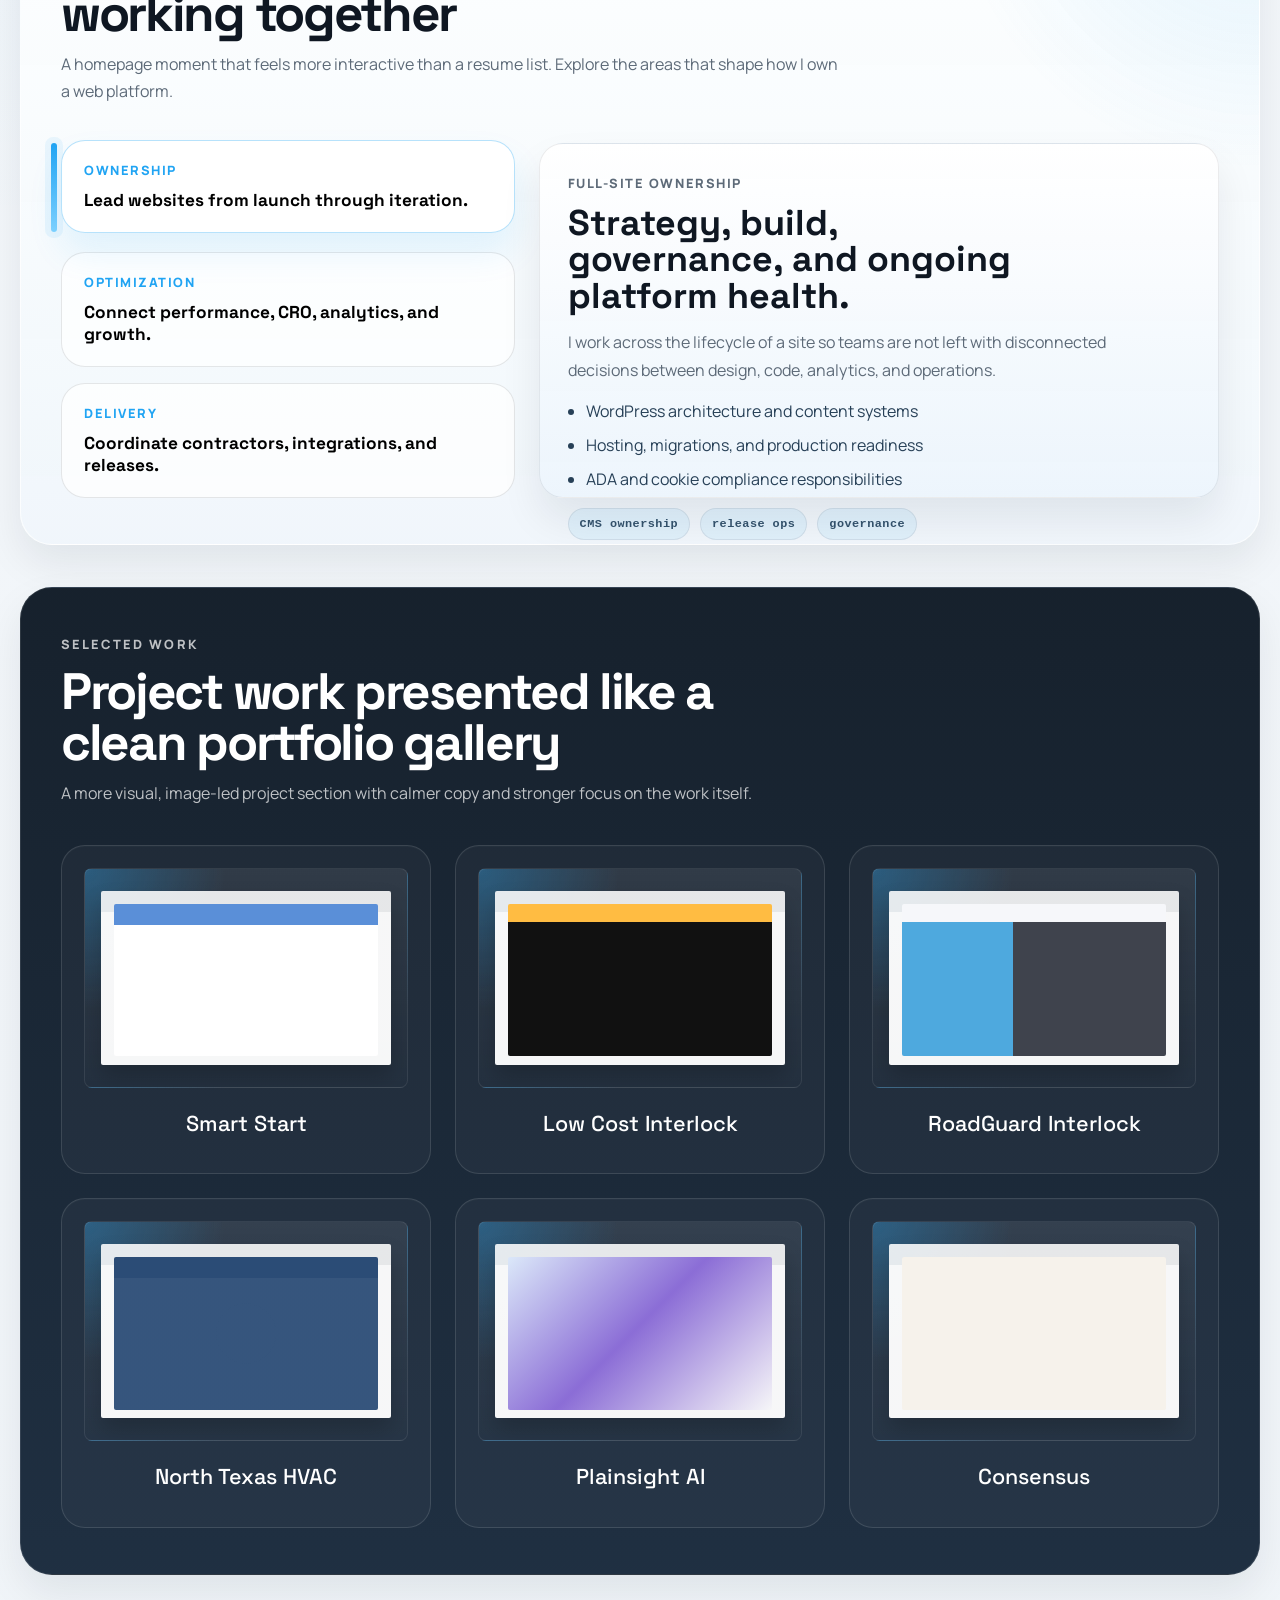
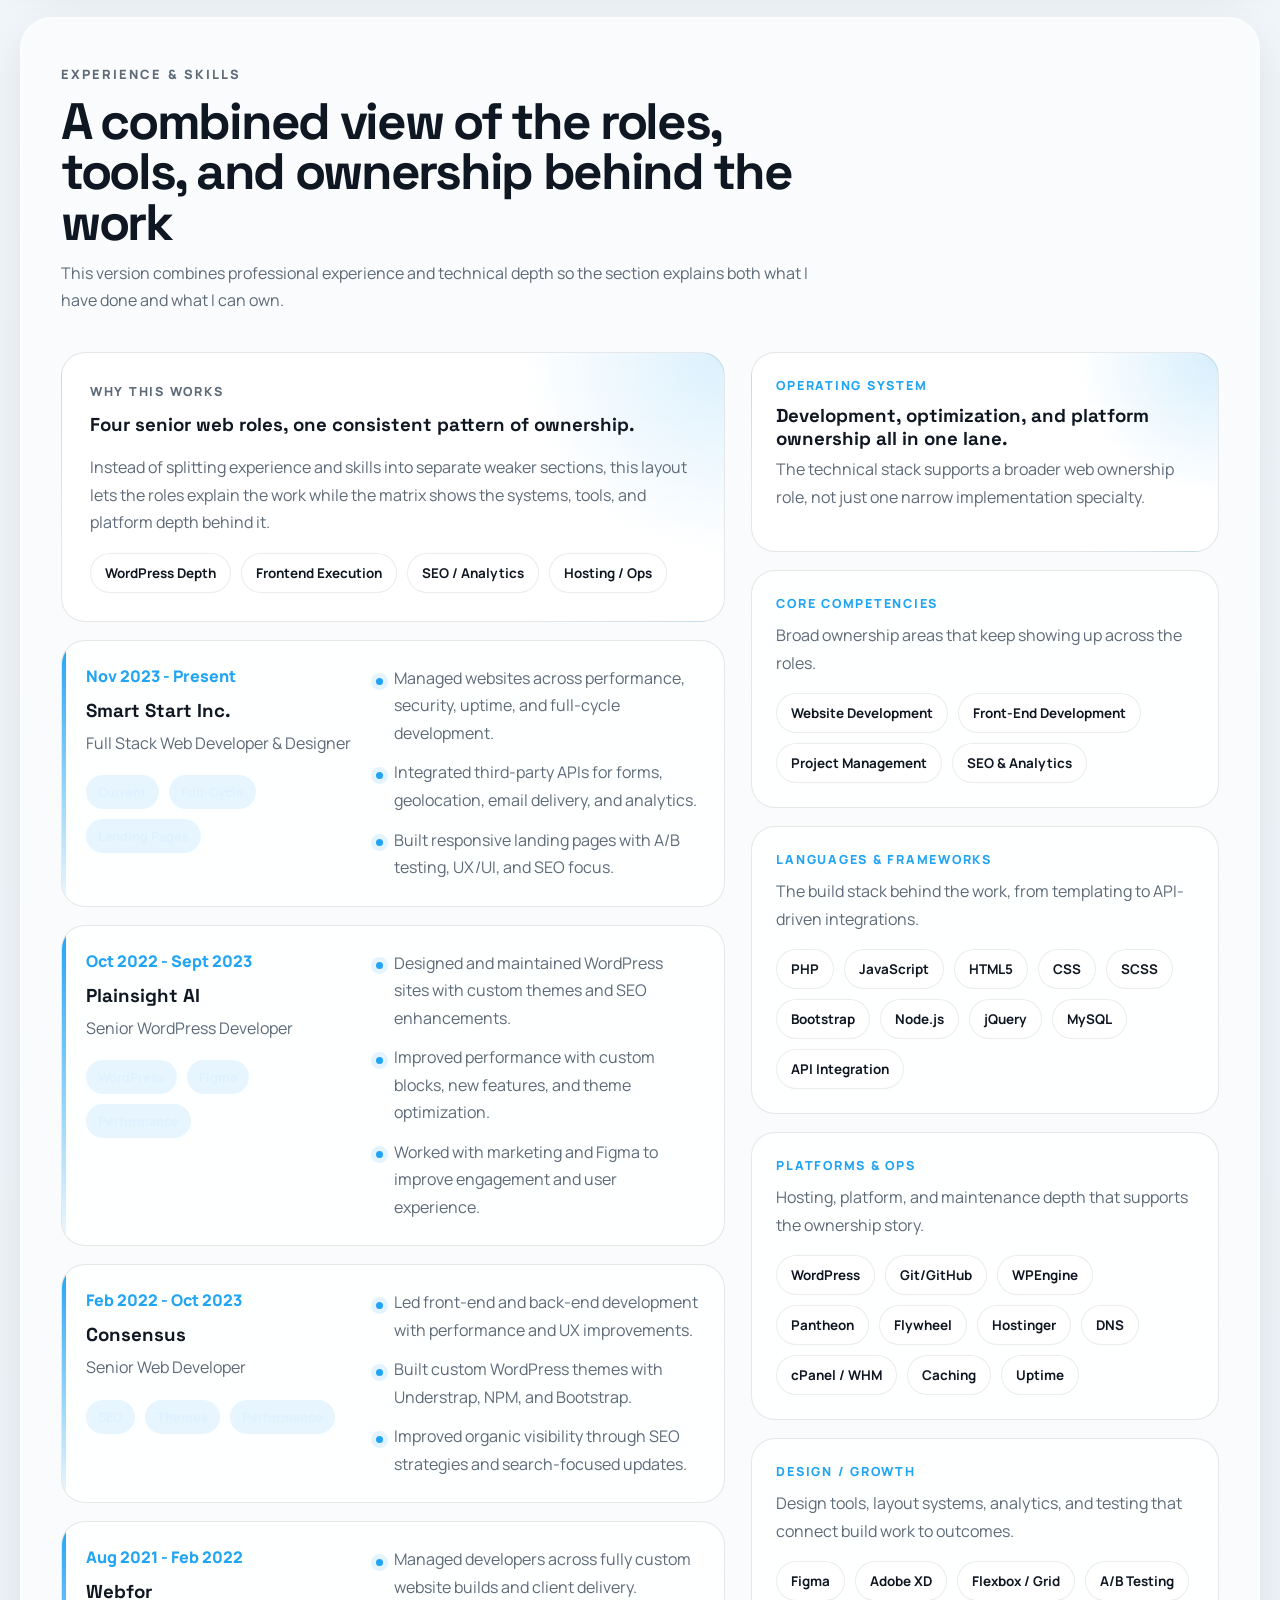
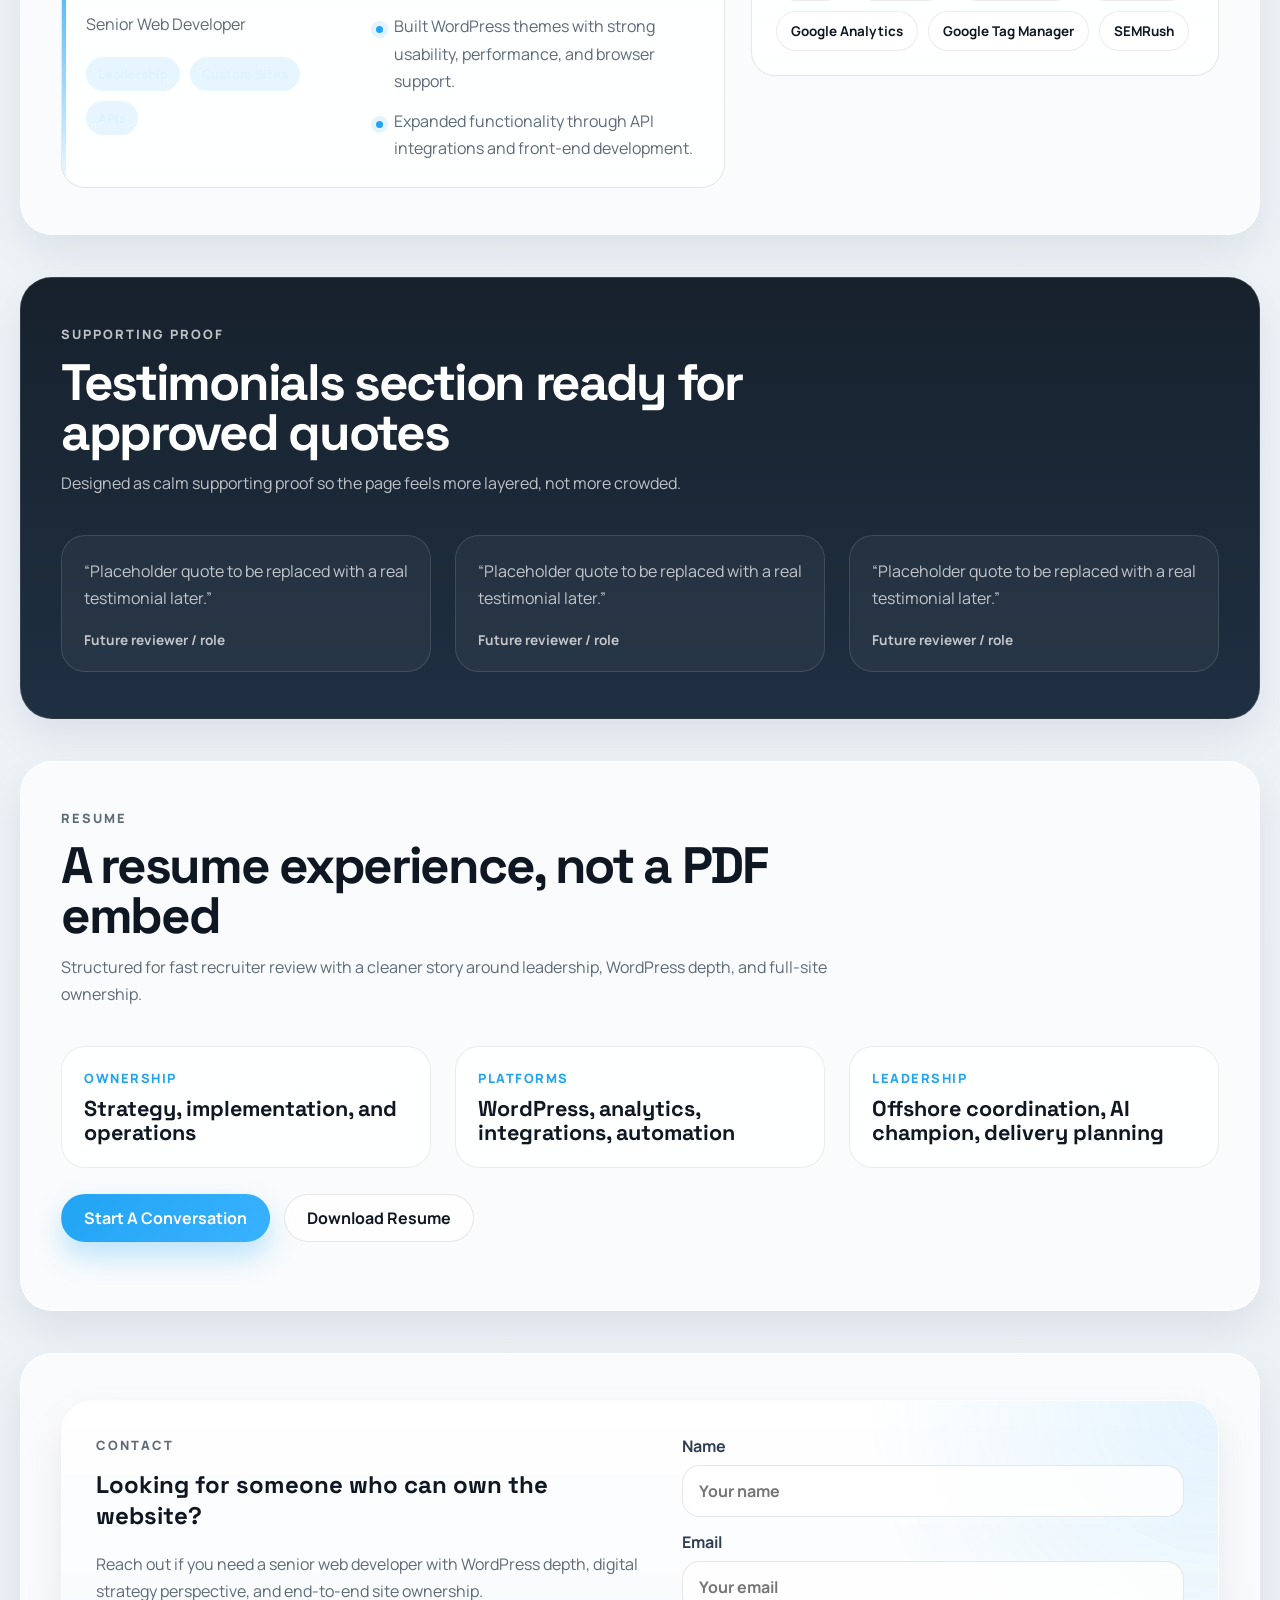
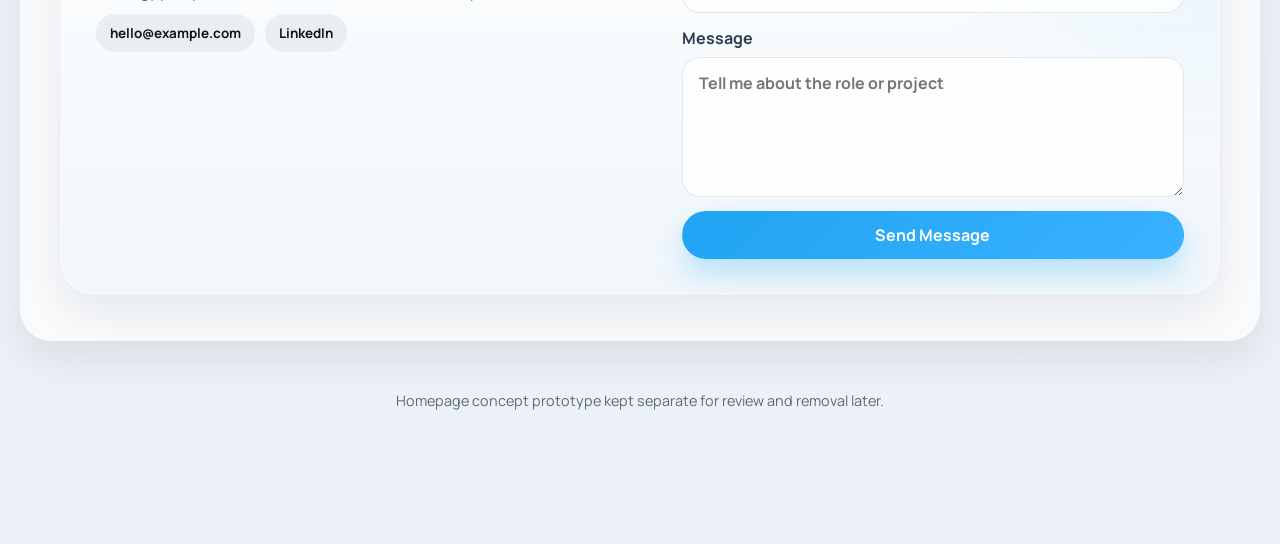
==== commit 4b497407: "🔧 Adds more tech-forward styling." ====
--- a/prototype/homepage-concept/index.html
+++ b/prototype/homepage-concept/index.html
@@ -66,6 +66,26 @@
               <a class="button button-secondary" href="#contact">Contact</a>
             </div>
 
+            <div class="hero-terminal" aria-label="Technical profile snapshot">
+              <div class="terminal-bar">
+                <span></span>
+                <span></span>
+                <span></span>
+              </div>
+              <div class="terminal-line">
+                <span class="terminal-key">stack</span>
+                <span class="terminal-value">WordPress / frontend / analytics</span>
+              </div>
+              <div class="terminal-line">
+                <span class="terminal-key">focus</span>
+                <span class="terminal-value">ownership, performance, delivery</span>
+              </div>
+              <div class="terminal-line">
+                <span class="terminal-key">mode</span>
+                <span class="terminal-value">build - optimize - operate</span>
+              </div>
+            </div>
+
             <div class="hero-microproof">
               <span>In-house to enterprise</span>
               <span>Ownership across strategy, code, and operations</span>
@@ -74,9 +94,19 @@
 
           <div class="hero-visual" aria-hidden="true">
             <div class="visual-frame">
+              <div class="frame-hud">
+                <span class="hud-chip">wp-json</span>
+                <span class="hud-chip">ga4</span>
+                <span class="hud-chip">gtm</span>
+              </div>
               <div class="visual-grid"></div>
               <div class="visual-ping ping-a"></div>
               <div class="visual-ping ping-b"></div>
+              <div class="frame-code">
+                <span>deploy.status = stable</span>
+                <span>seo.health = monitored</span>
+                <span>ops.signal = green</span>
+              </div>
               <div class="visual-card card-a">
                 <span>WordPress Depth</span>
                 <strong>CMS, integrations, governance</strong>
@@ -86,6 +116,8 @@
                 <span>Full-Site Ownership</span>
                 <strong>CRO, analytics, hosting, compliance</strong>
               </div>
+              <div class="frame-axis frame-axis-x"></div>
+              <div class="frame-axis frame-axis-y"></div>
             </div>
           </div>
         </section>
@@ -180,6 +212,11 @@
                   <li>Hosting, migrations, and production readiness</li>
                   <li>ADA and cookie compliance responsibilities</li>
                 </ul>
+                <div class="systems-meta">
+                  <span>CMS ownership</span>
+                  <span>release ops</span>
+                  <span>governance</span>
+                </div>
               </article>
 
               <article class="systems-panel" data-panel="optimization">
@@ -195,6 +232,11 @@
                   <li>GA4 and GTM integration planning</li>
                   <li>Automations and reporting-support workflows</li>
                 </ul>
+                <div class="systems-meta">
+                  <span>vwo</span>
+                  <span>ga4 / gtm</span>
+                  <span>reporting</span>
+                </div>
               </article>
 
               <article class="systems-panel" data-panel="delivery">
@@ -210,6 +252,11 @@
                   <li>Cross-functional communication and stakeholder clarity</li>
                   <li>Practical AI adoption through ChatGPT Enterprise enablement</li>
                 </ul>
+                <div class="systems-meta">
+                  <span>offshore sync</span>
+                  <span>stakeholder flow</span>
+                  <span>ai enablement</span>
+                </div>
               </article>
             </div>
           </div>
--- a/prototype/homepage-concept/styles.css
+++ b/prototype/homepage-concept/styles.css
@@ -17,6 +17,7 @@
   --radius-md: 18px;
   --radius-sm: 12px;
   --max-width: 1260px;
+  --mono: ui-monospace, SFMono-Regular, SF Mono, Menlo, Monaco, Consolas, Liberation Mono, monospace;
 }
 
 * {
@@ -254,6 +255,61 @@
   margin: 26px 0 22px;
 }
 
+.hero-terminal {
+  max-width: 540px;
+  margin: 0 0 22px;
+  padding: 14px 16px 16px;
+  border: 1px solid rgba(15, 23, 34, 0.08);
+  border-radius: 20px;
+  background:
+    linear-gradient(180deg, rgba(13, 24, 36, 0.94), rgba(21, 38, 59, 0.92)),
+    linear-gradient(135deg, rgba(32, 164, 243, 0.18), transparent);
+  box-shadow: 0 16px 34px rgba(15, 23, 34, 0.12);
+  color: white;
+}
+
+.terminal-bar {
+  display: flex;
+  gap: 8px;
+  margin-bottom: 12px;
+}
+
+.terminal-bar span {
+  width: 10px;
+  height: 10px;
+  border-radius: 50%;
+  background: rgba(255, 255, 255, 0.28);
+}
+
+.terminal-bar span:first-child {
+  background: #ff6b6b;
+}
+
+.terminal-bar span:nth-child(2) {
+  background: #ffd166;
+}
+
+.terminal-bar span:last-child {
+  background: #06d6a0;
+}
+
+.terminal-line {
+  display: grid;
+  grid-template-columns: 84px minmax(0, 1fr);
+  gap: 12px;
+  font-family: var(--mono);
+  font-size: 0.86rem;
+  line-height: 1.7;
+}
+
+.terminal-key {
+  color: #7fd2ff;
+}
+
+.terminal-value {
+  color: rgba(255, 255, 255, 0.78);
+}
+
 .button {
   display: inline-flex;
   align-items: center;
@@ -321,6 +377,29 @@
   isolation: isolate;
 }
 
+.frame-hud {
+  position: absolute;
+  top: 18px;
+  left: 18px;
+  z-index: 2;
+  display: flex;
+  flex-wrap: wrap;
+  gap: 10px;
+}
+
+.hud-chip {
+  padding: 7px 11px;
+  border: 1px solid rgba(255, 255, 255, 0.14);
+  border-radius: 999px;
+  background: rgba(255, 255, 255, 0.05);
+  color: rgba(255, 255, 255, 0.72);
+  font-family: var(--mono);
+  font-size: 0.72rem;
+  font-weight: 700;
+  letter-spacing: 0.08em;
+  text-transform: uppercase;
+}
+
 .visual-frame::before,
 .visual-frame::after {
   content: "";
@@ -378,6 +457,46 @@
   right: 18%;
   bottom: 24%;
   animation-delay: 1.2s;
+}
+
+.frame-code {
+  position: absolute;
+  right: 22px;
+  bottom: 22px;
+  z-index: 2;
+  display: grid;
+  gap: 6px;
+  min-width: 200px;
+  padding: 14px 16px;
+  border: 1px solid rgba(255, 255, 255, 0.12);
+  border-radius: 18px;
+  background: rgba(8, 18, 28, 0.68);
+  backdrop-filter: blur(14px);
+  color: rgba(255, 255, 255, 0.76);
+  font-family: var(--mono);
+  font-size: 0.77rem;
+  line-height: 1.55;
+}
+
+.frame-axis {
+  position: absolute;
+  background: linear-gradient(90deg, transparent, rgba(127, 210, 255, 0.4), transparent);
+  opacity: 0.58;
+}
+
+.frame-axis-x {
+  left: 10%;
+  right: 10%;
+  top: 50%;
+  height: 1px;
+}
+
+.frame-axis-y {
+  top: 10%;
+  bottom: 10%;
+  left: 58%;
+  width: 1px;
+  background: linear-gradient(180deg, transparent, rgba(127, 210, 255, 0.34), transparent);
 }
 
 .portrait-orb {
@@ -664,6 +783,25 @@
   gap: 12px;
   padding-left: 18px;
   color: #274057;
+}
+
+.systems-meta {
+  display: flex;
+  flex-wrap: wrap;
+  gap: 10px;
+  margin-top: 18px;
+}
+
+.systems-meta span {
+  padding: 8px 11px;
+  border: 1px solid rgba(15, 23, 34, 0.08);
+  border-radius: 999px;
+  background: rgba(32, 164, 243, 0.08);
+  color: #32506a;
+  font-family: var(--mono);
+  font-size: 0.74rem;
+  font-weight: 700;
+  letter-spacing: 0.04em;
 }
 
 .project-card,
@@ -1279,6 +1417,11 @@
     padding: 28px;
   }
 
+  .terminal-line {
+    grid-template-columns: 1fr;
+    gap: 2px;
+  }
+
   .projects-grid {
     grid-template-columns: repeat(2, minmax(0, 1fr));
   }
@@ -1325,6 +1468,12 @@
     padding: 34px 22px;
   }
 
+  .frame-code {
+    right: 14px;
+    left: 14px;
+    min-width: 0;
+  }
+
   .visual-card {
     width: 170px;
     padding: 14px;
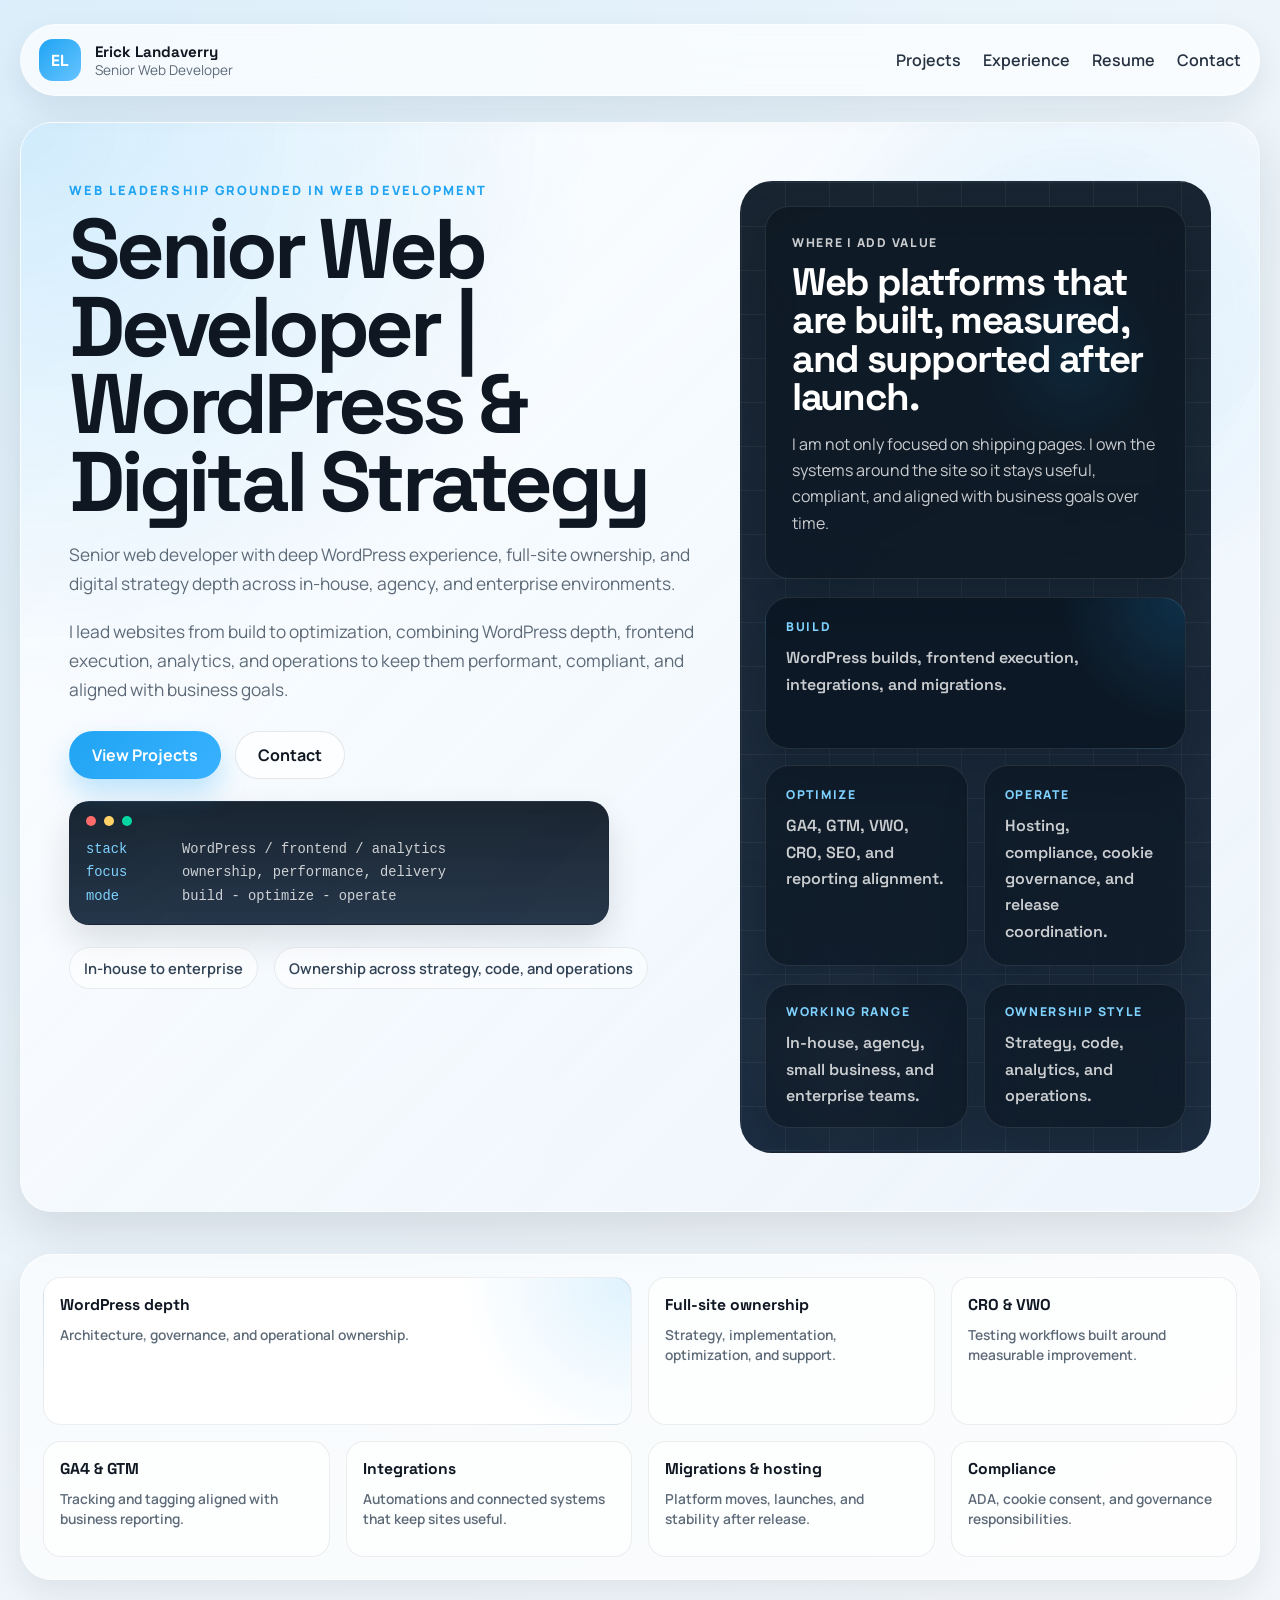
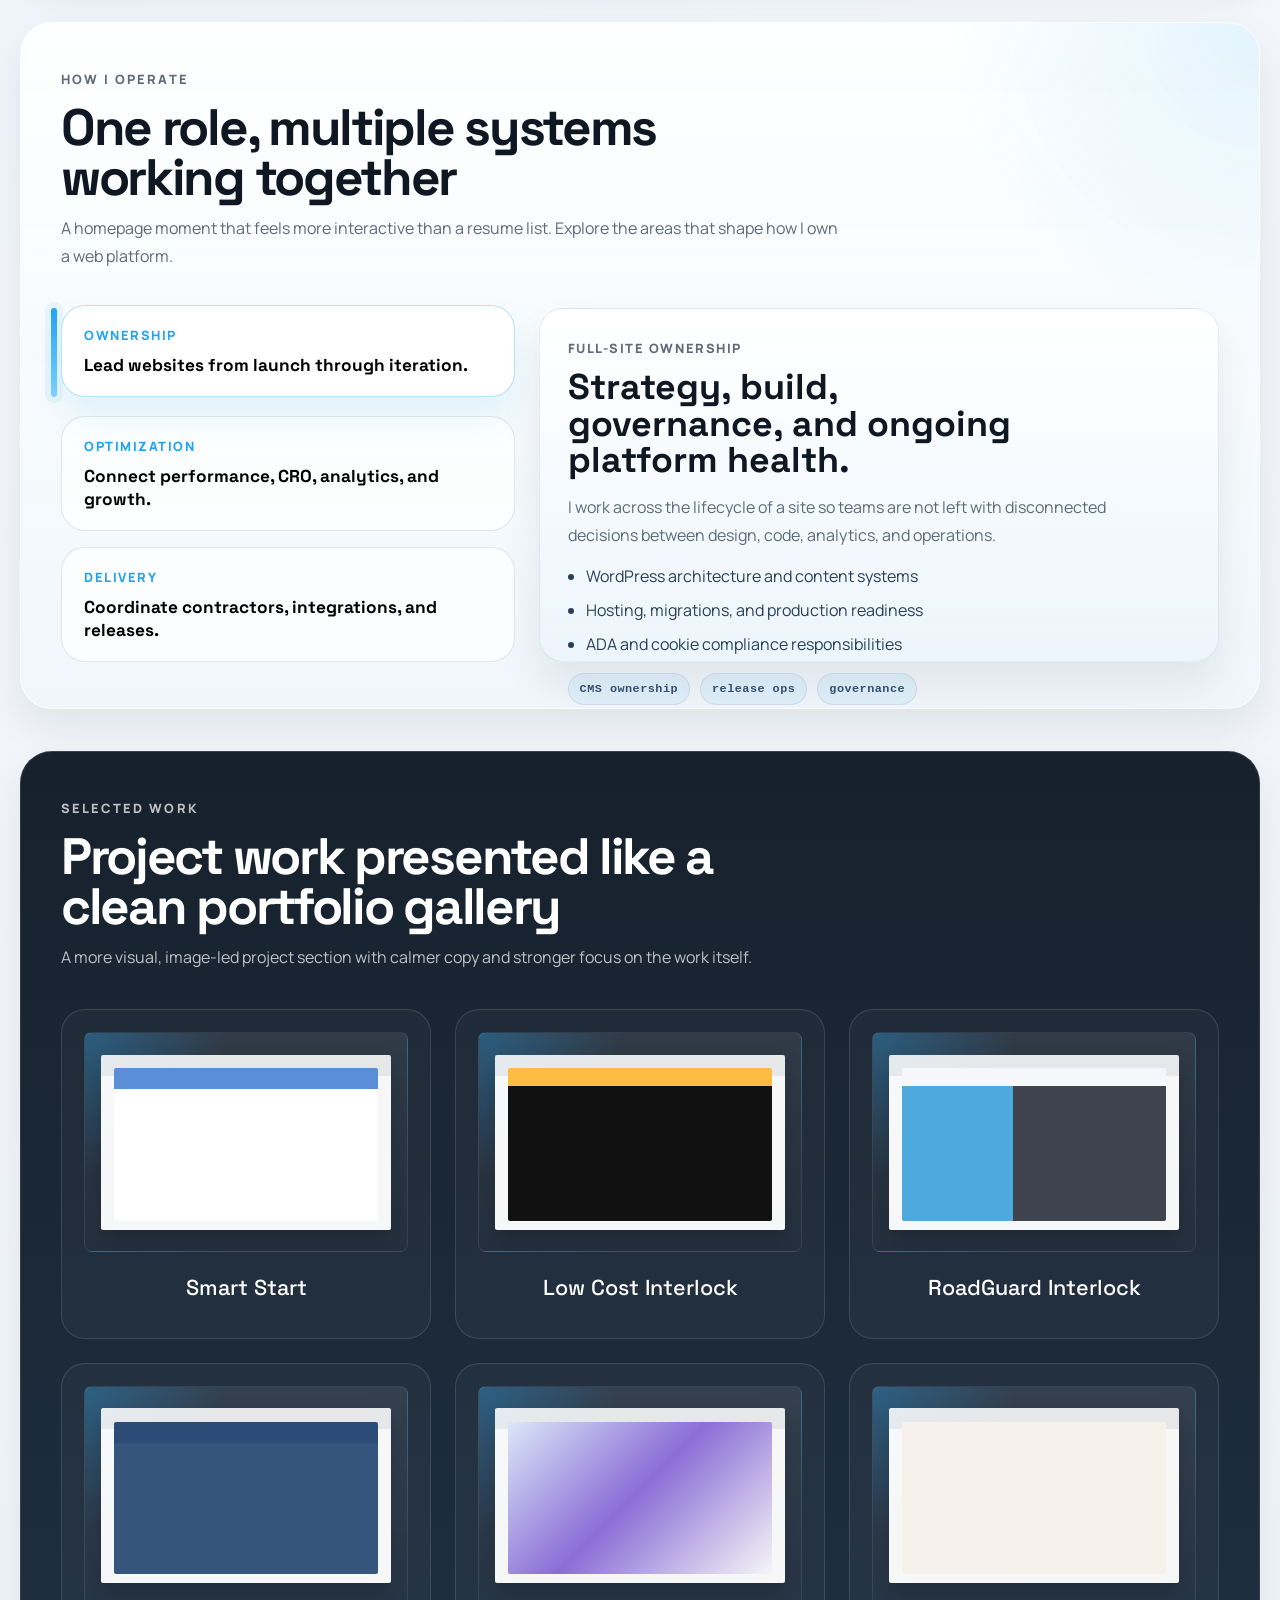
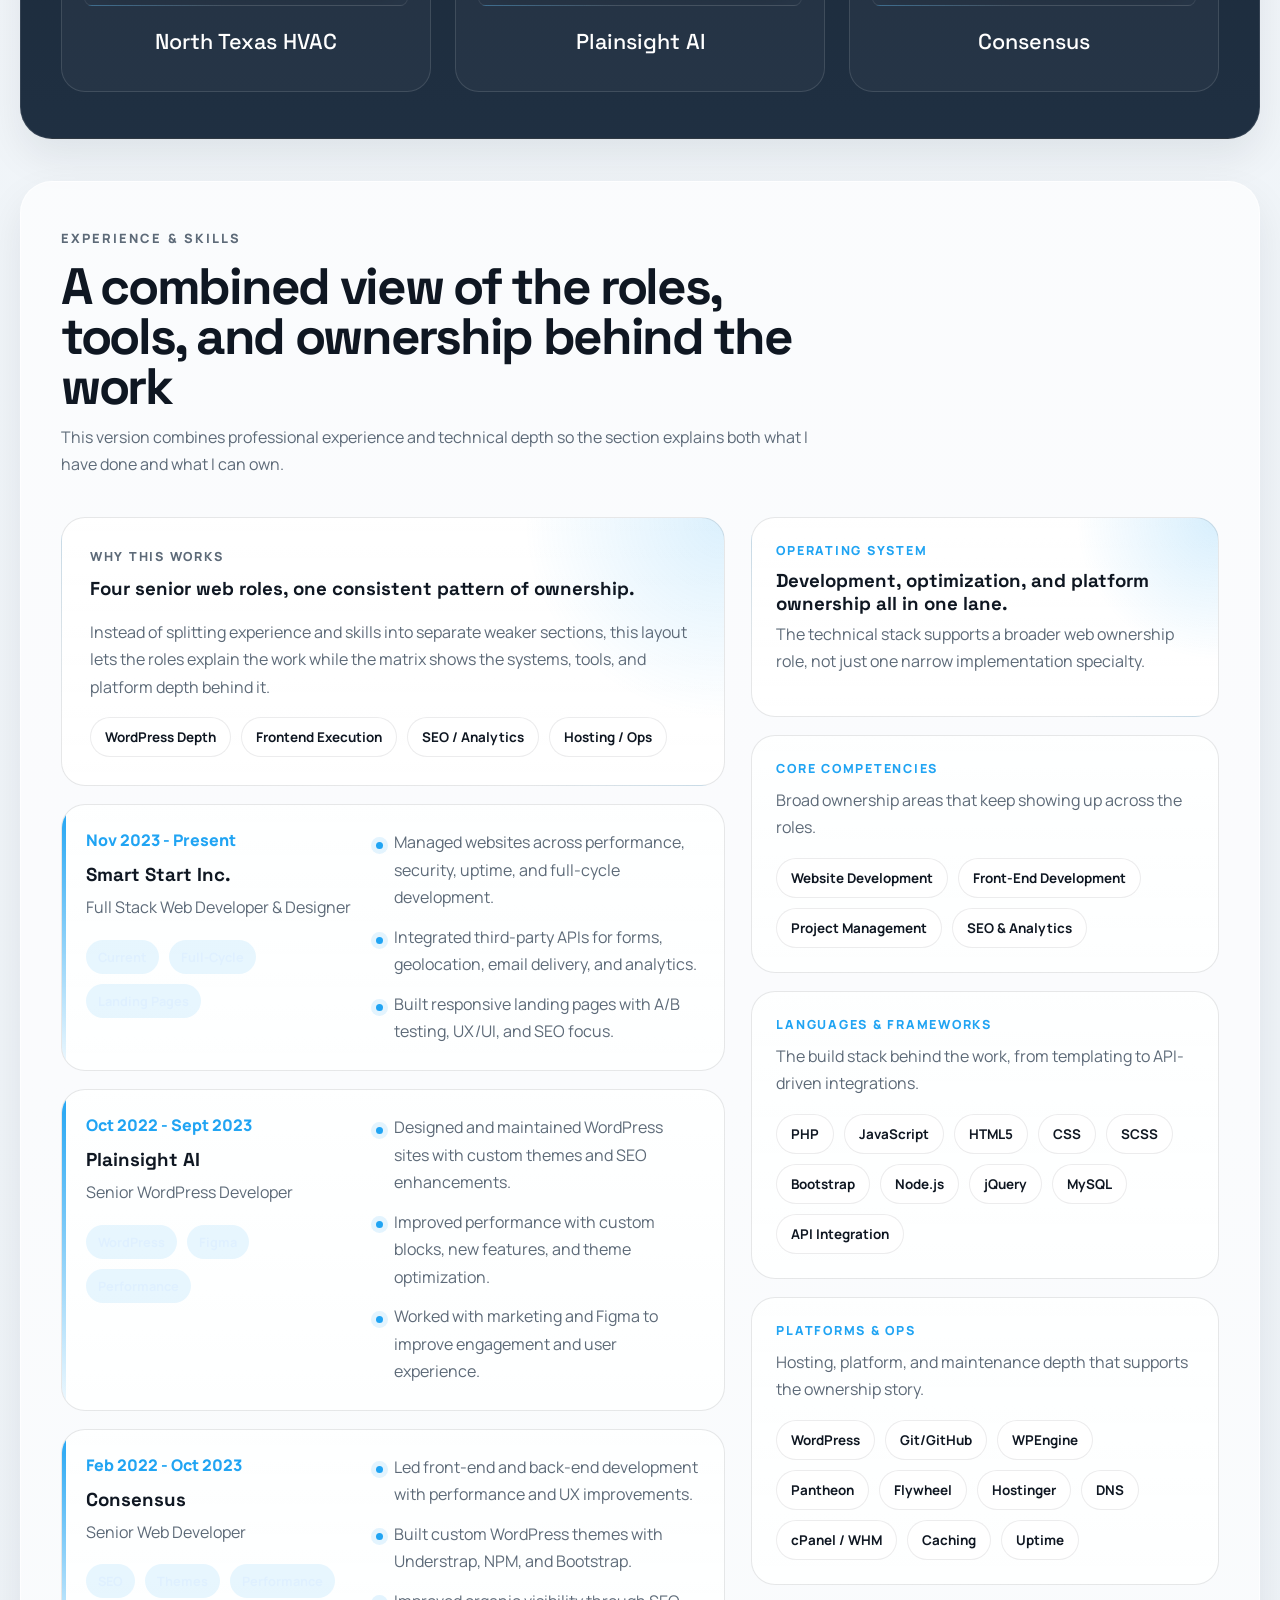
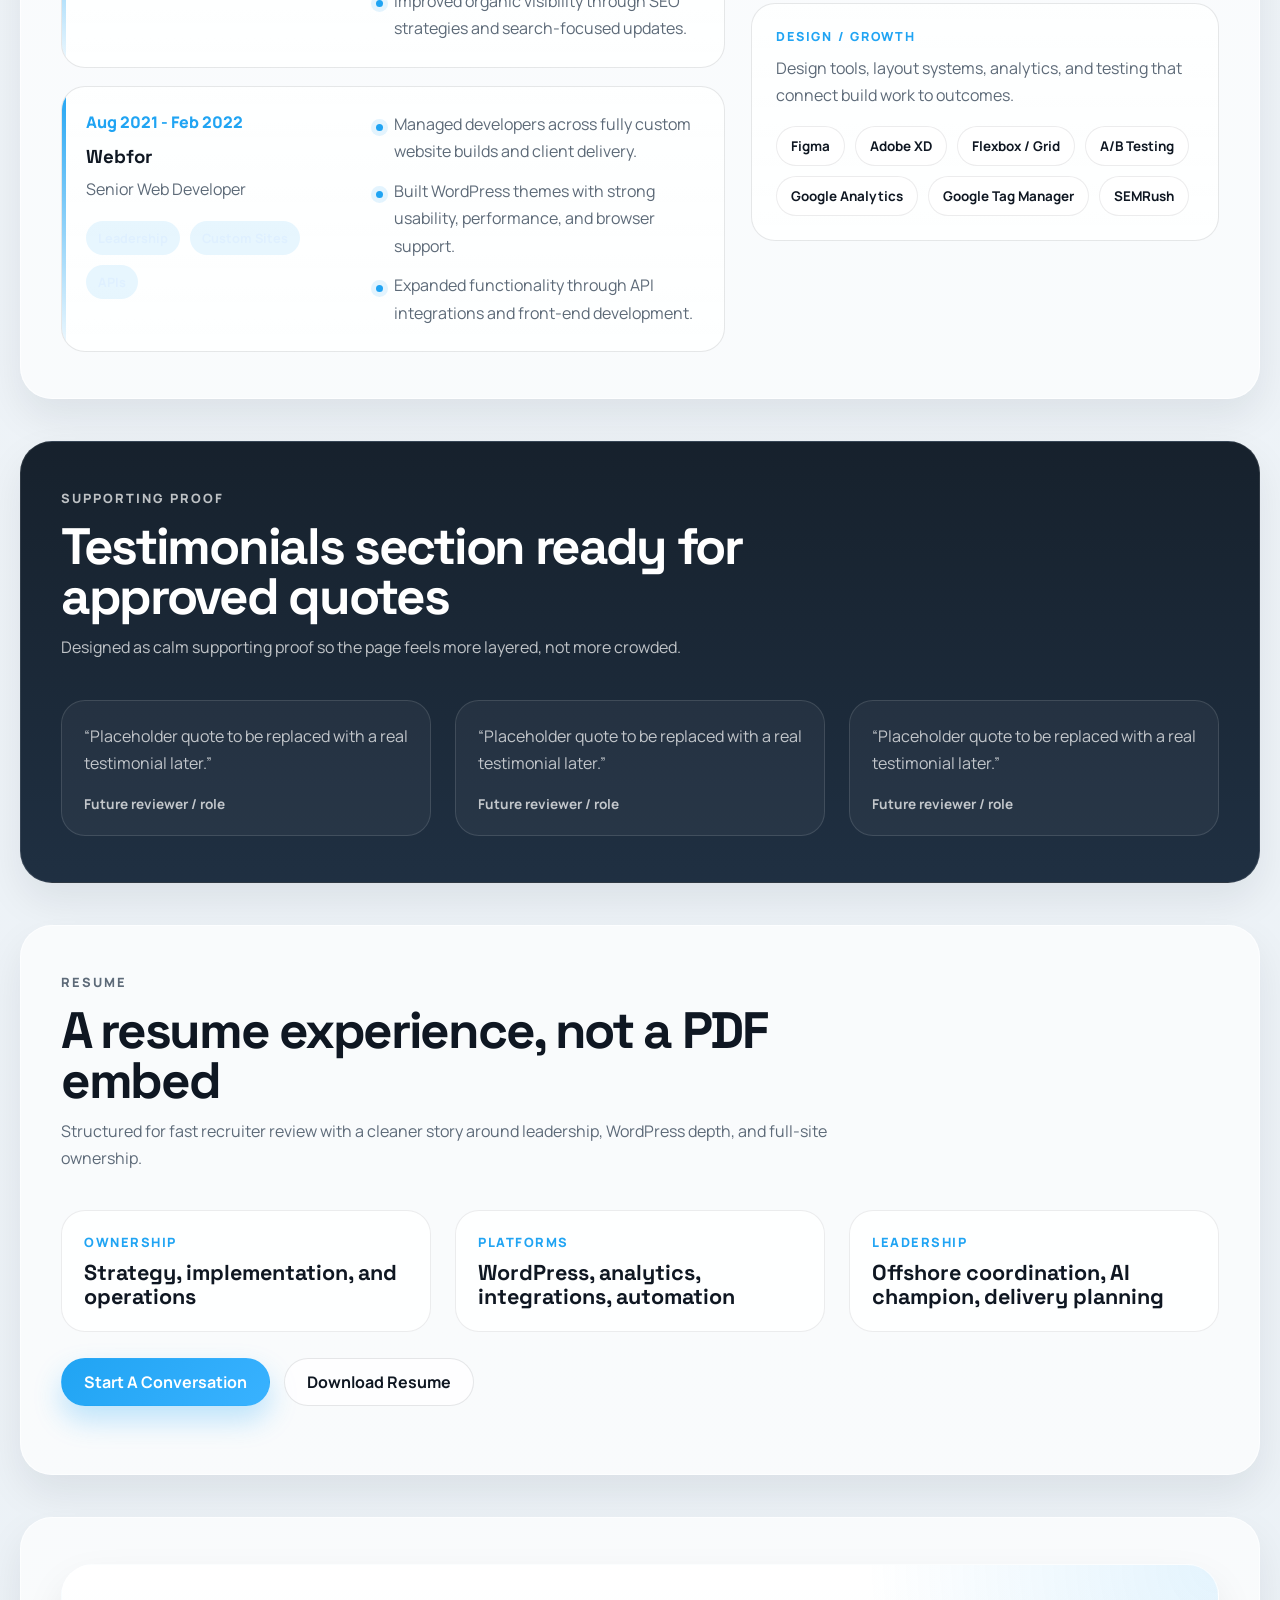
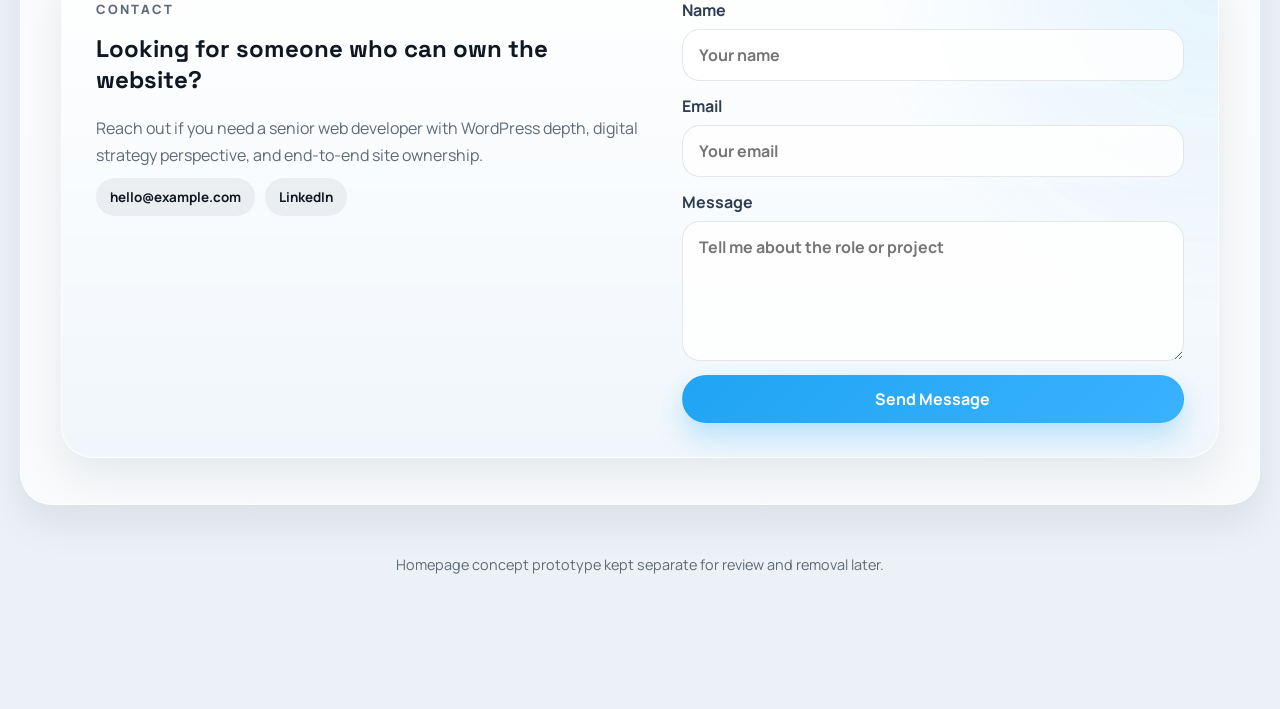
==== commit a711e93d: "🔧 Refines hero value panel." ====
--- a/prototype/homepage-concept/index.html
+++ b/prototype/homepage-concept/index.html
@@ -92,34 +92,45 @@
             </div>
           </div>
 
-          <div class="hero-visual" aria-hidden="true">
-            <div class="visual-frame">
-              <div class="frame-hud">
-                <span class="hud-chip">wp-json</span>
-                <span class="hud-chip">ga4</span>
-                <span class="hud-chip">gtm</span>
-              </div>
-              <div class="visual-grid"></div>
-              <div class="visual-ping ping-a"></div>
-              <div class="visual-ping ping-b"></div>
-              <div class="frame-code">
-                <span>deploy.status = stable</span>
-                <span>seo.health = monitored</span>
-                <span>ops.signal = green</span>
-              </div>
-              <div class="visual-card card-a">
-                <span>WordPress Depth</span>
-                <strong>CMS, integrations, governance</strong>
-              </div>
-              <div class="portrait-orb"></div>
-              <div class="visual-card card-b">
-                <span>Full-Site Ownership</span>
-                <strong>CRO, analytics, hosting, compliance</strong>
-              </div>
-              <div class="frame-axis frame-axis-x"></div>
-              <div class="frame-axis frame-axis-y"></div>
-            </div>
-          </div>
+          <aside class="hero-visual" aria-label="Value summary">
+            <div class="visual-frame value-frame">
+              <div class="value-panel value-panel-primary">
+                <p class="value-kicker">Where I Add Value</p>
+                <h2>Web platforms that are built, measured, and supported after launch.</h2>
+                <p>
+                  I am not only focused on shipping pages. I own the systems
+                  around the site so it stays useful, compliant, and aligned
+                  with business goals over time.
+                </p>
+              </div>
+
+              <div class="value-grid">
+                <article class="value-card value-card-featured">
+                  <span>Build</span>
+                  <strong>WordPress builds, frontend execution, integrations, and migrations.</strong>
+                </article>
+                <article class="value-card">
+                  <span>Optimize</span>
+                  <strong>GA4, GTM, VWO, CRO, SEO, and reporting alignment.</strong>
+                </article>
+                <article class="value-card">
+                  <span>Operate</span>
+                  <strong>Hosting, compliance, cookie governance, and release coordination.</strong>
+                </article>
+              </div>
+
+              <div class="value-rail" aria-label="Working summary">
+                <div class="value-rail-item">
+                  <span>Working Range</span>
+                  <strong>In-house, agency, small business, and enterprise teams.</strong>
+                </div>
+                <div class="value-rail-item">
+                  <span>Ownership Style</span>
+                  <strong>Strategy, code, analytics, and operations.</strong>
+                </div>
+              </div>
+            </div>
+          </aside>
         </section>
 
         <section class="proof-strip reveal">
--- a/prototype/homepage-concept/styles.css
+++ b/prototype/homepage-concept/styles.css
@@ -375,29 +375,10 @@
     linear-gradient(180deg, rgba(13, 24, 36, 0.92), rgba(21, 38, 59, 0.95)),
     linear-gradient(135deg, rgba(32, 164, 243, 0.25), transparent);
   isolation: isolate;
-}
-
-.frame-hud {
-  position: absolute;
-  top: 18px;
-  left: 18px;
-  z-index: 2;
-  display: flex;
-  flex-wrap: wrap;
-  gap: 10px;
-}
-
-.hud-chip {
-  padding: 7px 11px;
-  border: 1px solid rgba(255, 255, 255, 0.14);
-  border-radius: 999px;
-  background: rgba(255, 255, 255, 0.05);
-  color: rgba(255, 255, 255, 0.72);
-  font-family: var(--mono);
-  font-size: 0.72rem;
-  font-weight: 700;
-  letter-spacing: 0.08em;
-  text-transform: uppercase;
+  display: grid;
+  align-content: start;
+  gap: 18px;
+  padding: 24px;
 }
 
 .visual-frame::before,
@@ -426,131 +407,115 @@
   animation: driftGlow 11s ease-in-out infinite reverse;
 }
 
-.visual-grid {
-  position: absolute;
-  inset: 0;
+.value-frame {
   background-image:
     linear-gradient(rgba(255, 255, 255, 0.055) 1px, transparent 1px),
-    linear-gradient(90deg, rgba(255, 255, 255, 0.05) 1px, transparent 1px);
-  background-size: 44px 44px;
-  mask-image: linear-gradient(180deg, rgba(0, 0, 0, 0.88), transparent 92%);
-  opacity: 0.28;
-}
-
-.visual-ping {
-  position: absolute;
-  width: 18px;
-  height: 18px;
-  border-radius: 50%;
-  border: 1px solid rgba(255, 255, 255, 0.28);
-  background: rgba(32, 164, 243, 0.4);
-  box-shadow: 0 0 0 0 rgba(32, 164, 243, 0.32);
-  animation: pulsePing 3.4s ease-out infinite;
-}
-
-.ping-a {
-  left: 18%;
-  top: 22%;
-}
-
-.ping-b {
-  right: 18%;
-  bottom: 24%;
-  animation-delay: 1.2s;
-}
-
-.frame-code {
-  position: absolute;
-  right: 22px;
-  bottom: 22px;
-  z-index: 2;
-  display: grid;
-  gap: 6px;
-  min-width: 200px;
-  padding: 14px 16px;
-  border: 1px solid rgba(255, 255, 255, 0.12);
-  border-radius: 18px;
-  background: rgba(8, 18, 28, 0.68);
+    linear-gradient(90deg, rgba(255, 255, 255, 0.05) 1px, transparent 1px),
+    linear-gradient(180deg, rgba(13, 24, 36, 0.94), rgba(21, 38, 59, 0.96)),
+    linear-gradient(135deg, rgba(32, 164, 243, 0.18), transparent);
+  background-size:
+    44px 44px,
+    44px 44px,
+    auto,
+    auto;
+}
+
+.value-panel,
+.value-card,
+.value-rail-item {
+  position: relative;
+  z-index: 1;
+  border: 1px solid rgba(255, 255, 255, 0.1);
+  border-radius: 24px;
+  background: rgba(7, 18, 29, 0.58);
   backdrop-filter: blur(14px);
-  color: rgba(255, 255, 255, 0.76);
-  font-family: var(--mono);
-  font-size: 0.77rem;
-  line-height: 1.55;
-}
-
-.frame-axis {
-  position: absolute;
-  background: linear-gradient(90deg, transparent, rgba(127, 210, 255, 0.4), transparent);
-  opacity: 0.58;
-}
-
-.frame-axis-x {
-  left: 10%;
-  right: 10%;
-  top: 50%;
-  height: 1px;
-}
-
-.frame-axis-y {
-  top: 10%;
-  bottom: 10%;
-  left: 58%;
-  width: 1px;
-  background: linear-gradient(180deg, transparent, rgba(127, 210, 255, 0.34), transparent);
-}
-
-.portrait-orb {
-  position: absolute;
-  right: 10%;
-  top: 17%;
-  width: min(260px, 52%);
-  aspect-ratio: 0.86;
-  border: 1px solid rgba(255, 255, 255, 0.18);
-  border-radius: 28px;
-  background:
-    linear-gradient(180deg, rgba(255, 255, 255, 0.12), rgba(255, 255, 255, 0.02)),
-    linear-gradient(135deg, rgba(32, 164, 243, 0.22), rgba(255, 255, 255, 0));
-  box-shadow: inset 0 1px 0 rgba(255, 255, 255, 0.2);
-  animation: orbFloat 10s ease-in-out infinite;
-}
-
-.visual-card {
-  position: absolute;
-  display: grid;
-  gap: 8px;
-  width: 220px;
-  padding: 18px;
-  border: 1px solid var(--line-strong);
-  border-radius: var(--radius-lg);
+  box-shadow: 0 22px 42px rgba(3, 11, 19, 0.24);
+}
+
+.value-panel-primary {
+  padding: 26px;
+}
+
+.value-kicker,
+.value-card span,
+.value-rail-item span {
+  display: block;
+  margin-bottom: 10px;
+  color: #7fd2ff;
+  font-size: 0.76rem;
+  font-weight: 800;
+  letter-spacing: 0.14em;
+  text-transform: uppercase;
+}
+
+.value-panel-primary h2 {
+  margin-bottom: 14px;
   color: white;
-  background: rgba(255, 255, 255, 0.06);
-  backdrop-filter: blur(16px);
-  box-shadow: 0 16px 38px rgba(3, 11, 19, 0.24);
-}
-
-.visual-card span {
-  color: rgba(255, 255, 255, 0.72);
-  font-size: 0.8rem;
-  font-weight: 700;
-  letter-spacing: 0.08em;
-  text-transform: uppercase;
-}
-
-.visual-card strong {
-  font-size: 1.1rem;
-  line-height: 1.2;
-}
-
-.card-a {
-  left: 22px;
-  top: 30px;
-  animation: cardFloatA 8s ease-in-out infinite;
-}
-
-.card-b {
-  left: 42px;
-  bottom: 34px;
-  animation: cardFloatB 9s ease-in-out infinite;
+  font-size: clamp(1.8rem, 3vw, 2.55rem);
+  line-height: 1;
+  letter-spacing: -0.04em;
+}
+
+.value-panel-primary p,
+.value-card strong,
+.value-rail-item strong {
+  color: rgba(255, 255, 255, 0.78);
+  line-height: 1.65;
+}
+
+.value-grid {
+  position: relative;
+  z-index: 1;
+  display: grid;
+  grid-template-columns: repeat(2, minmax(0, 1fr));
+  gap: 16px;
+}
+
+.value-card {
+  min-height: 168px;
+  padding: 20px;
+  transition:
+    transform 180ms ease,
+    border-color 180ms ease,
+    background 180ms ease,
+    box-shadow 180ms ease;
+}
+
+.value-card strong,
+.value-rail-item strong {
+  display: block;
+  font-size: 1rem;
+  font-weight: 600;
+}
+
+.value-card-featured {
+  grid-column: span 2;
+  min-height: 152px;
+  background:
+    radial-gradient(circle at top right, rgba(32, 164, 243, 0.18), transparent 28%),
+    rgba(7, 18, 29, 0.7);
+}
+
+.value-card:hover,
+.value-card:focus-within,
+.value-rail-item:hover,
+.value-rail-item:focus-within {
+  transform: translateY(-4px);
+  border-color: rgba(127, 210, 255, 0.24);
+  background: rgba(9, 22, 35, 0.74);
+}
+
+.value-rail {
+  position: relative;
+  z-index: 1;
+  display: grid;
+  grid-template-columns: repeat(2, minmax(0, 1fr));
+  gap: 16px;
+}
+
+.value-rail-item {
+  min-height: 132px;
+  padding: 18px 20px;
 }
 
 .proof-strip {
@@ -1338,9 +1303,8 @@
 
   .visual-frame::before,
   .visual-frame::after,
-  .portrait-orb,
-  .visual-card,
-  .visual-ping {
+  .value-card,
+  .value-rail-item {
     animation: none !important;
   }
 }
@@ -1367,6 +1331,15 @@
 
   .visual-frame {
     min-height: 360px;
+  }
+
+  .value-grid,
+  .value-rail {
+    grid-template-columns: 1fr;
+  }
+
+  .value-card-featured {
+    grid-column: span 1;
   }
 }
 
@@ -1468,18 +1441,9 @@
     padding: 34px 22px;
   }
 
-  .frame-code {
-    right: 14px;
-    left: 14px;
-    min-width: 0;
-  }
-
-  .visual-card {
-    width: 170px;
-    padding: 14px;
-  }
-
-  .visual-card strong {
-    font-size: 0.98rem;
-  }
-}
+  .value-panel-primary,
+  .value-card,
+  .value-rail-item {
+    padding: 18px;
+  }
+}
